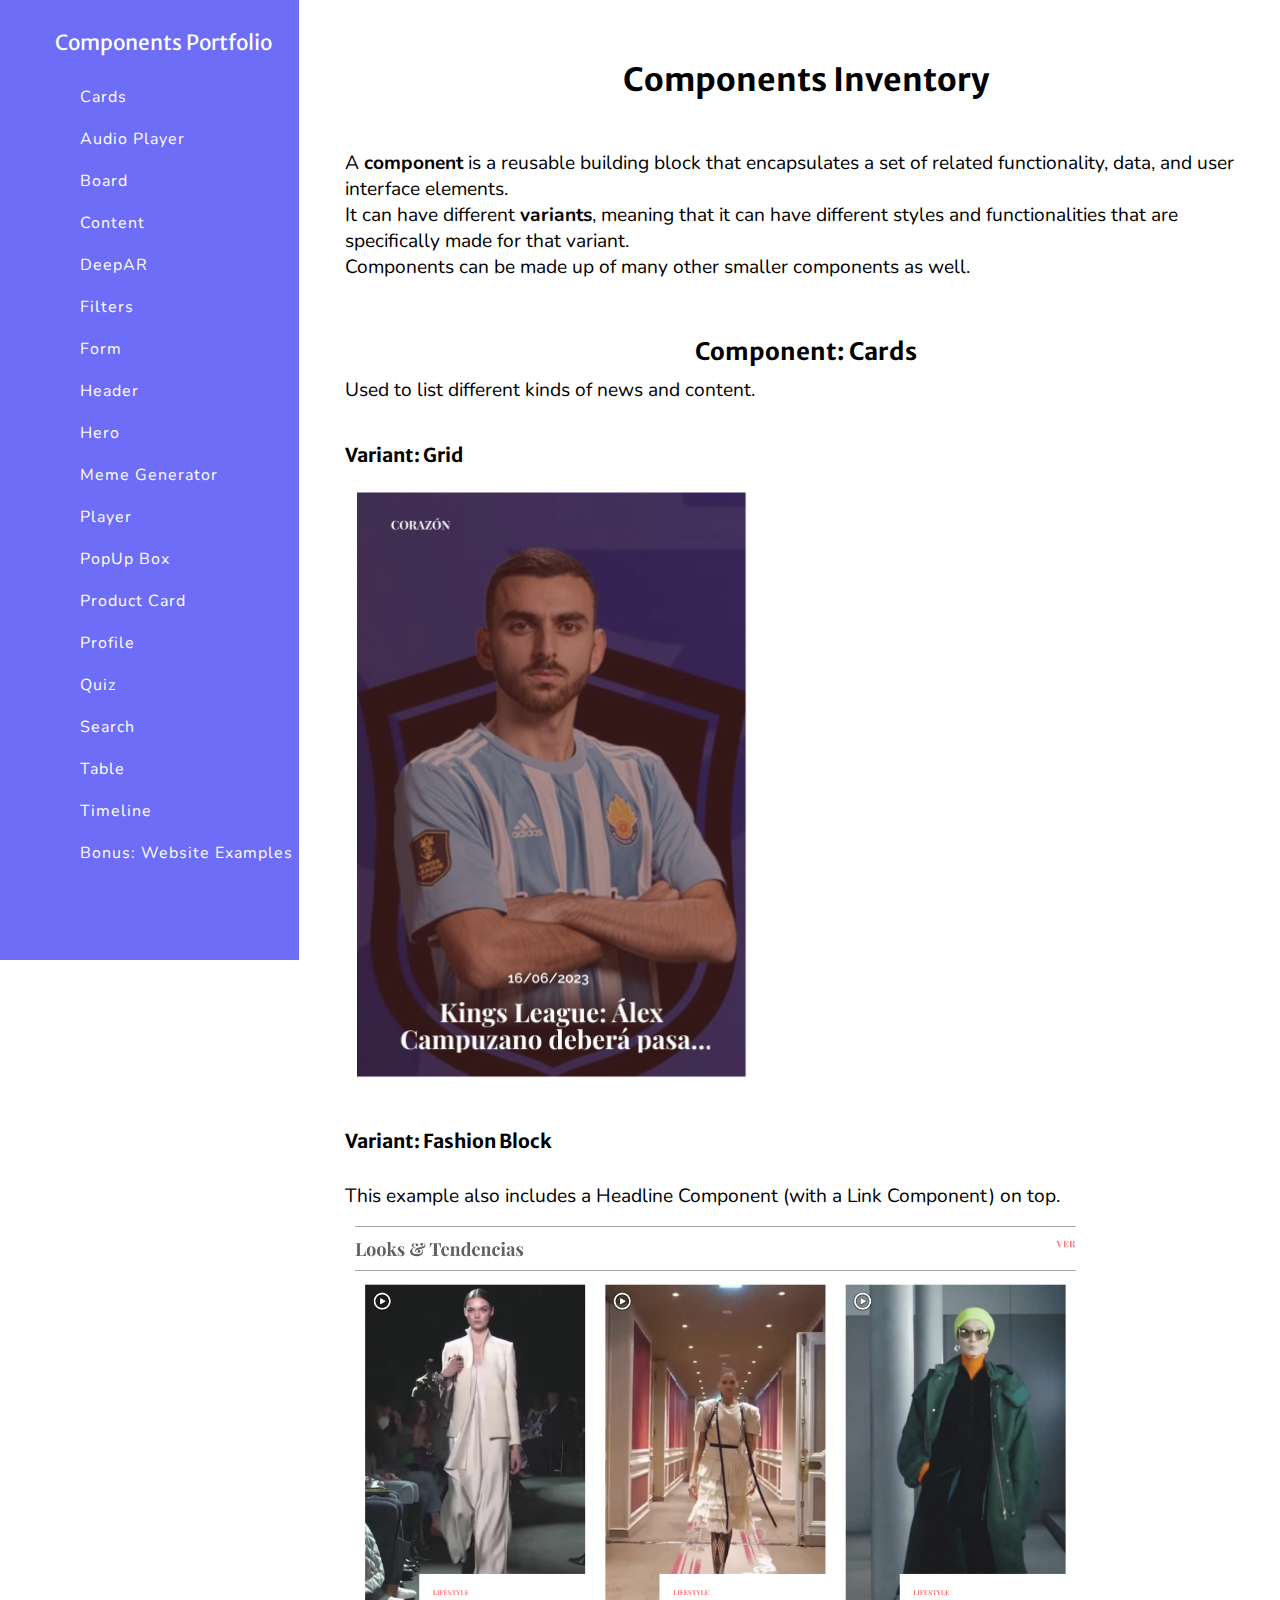
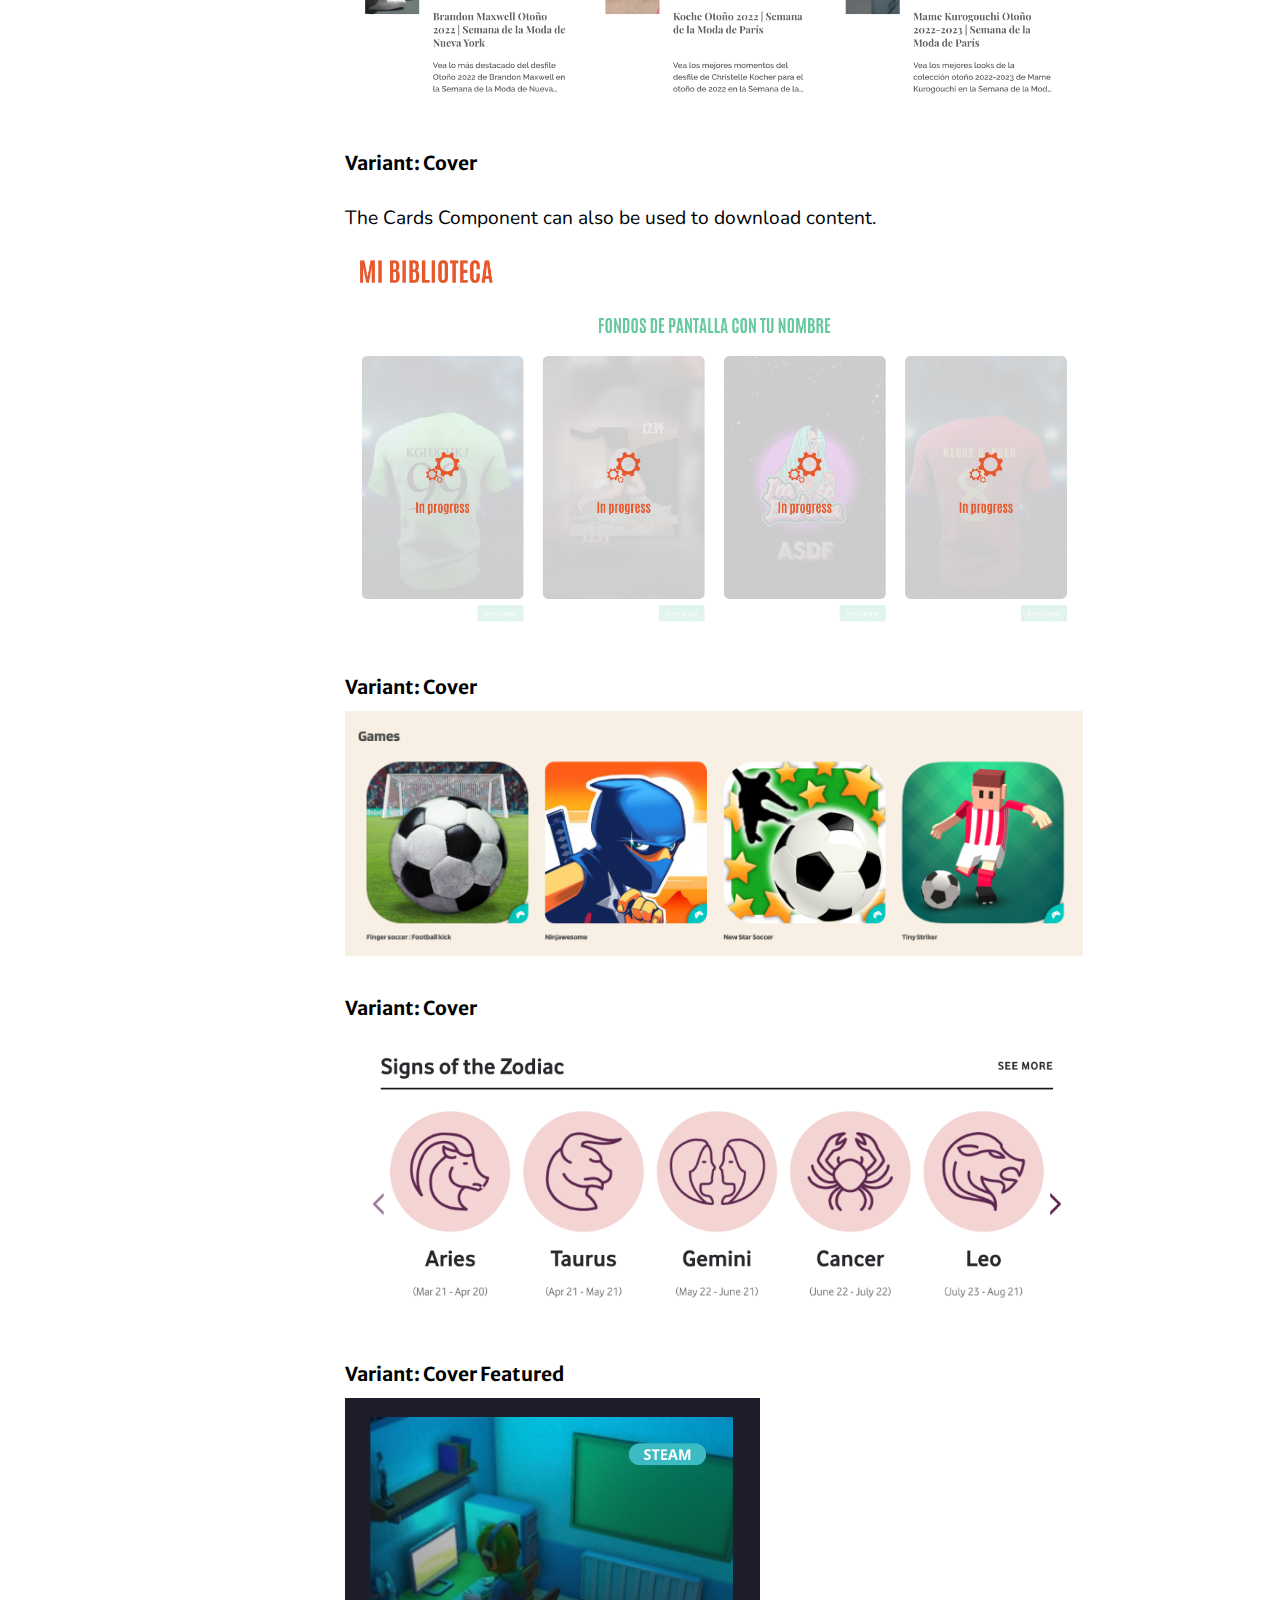
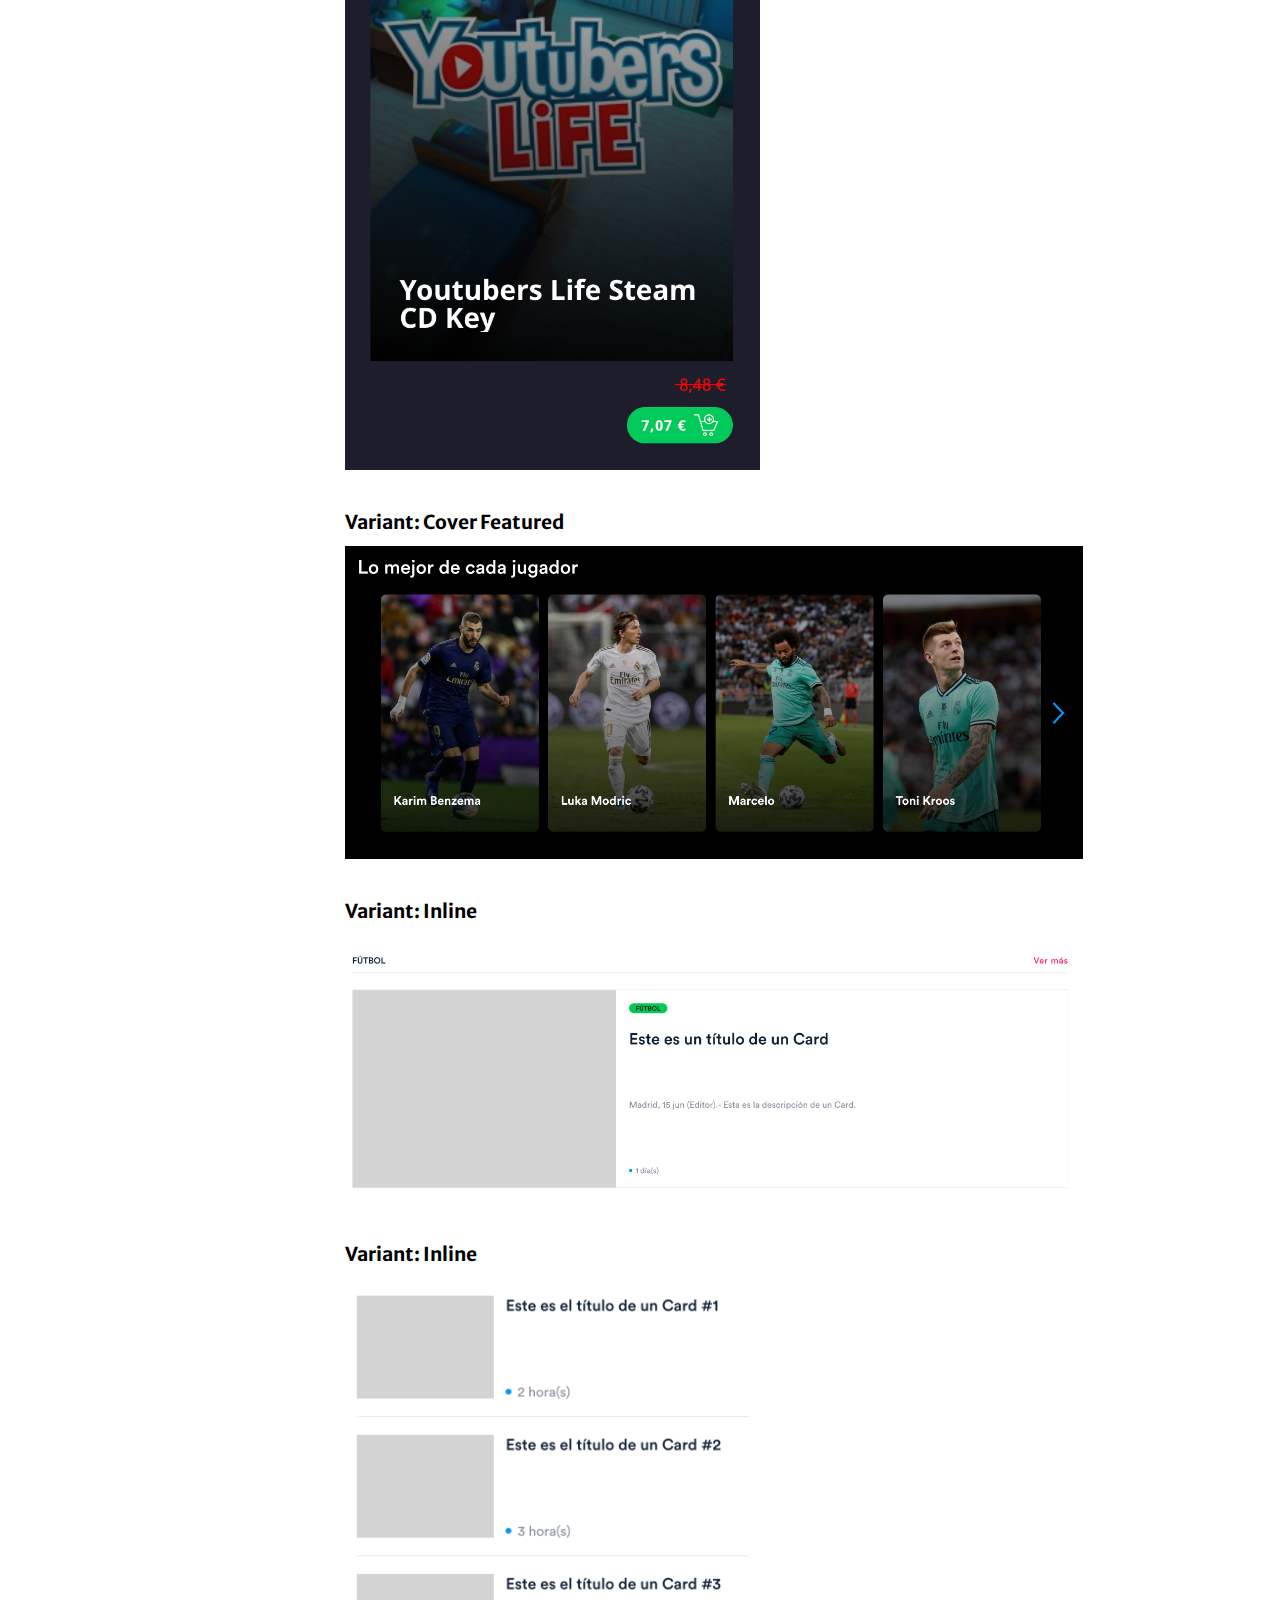
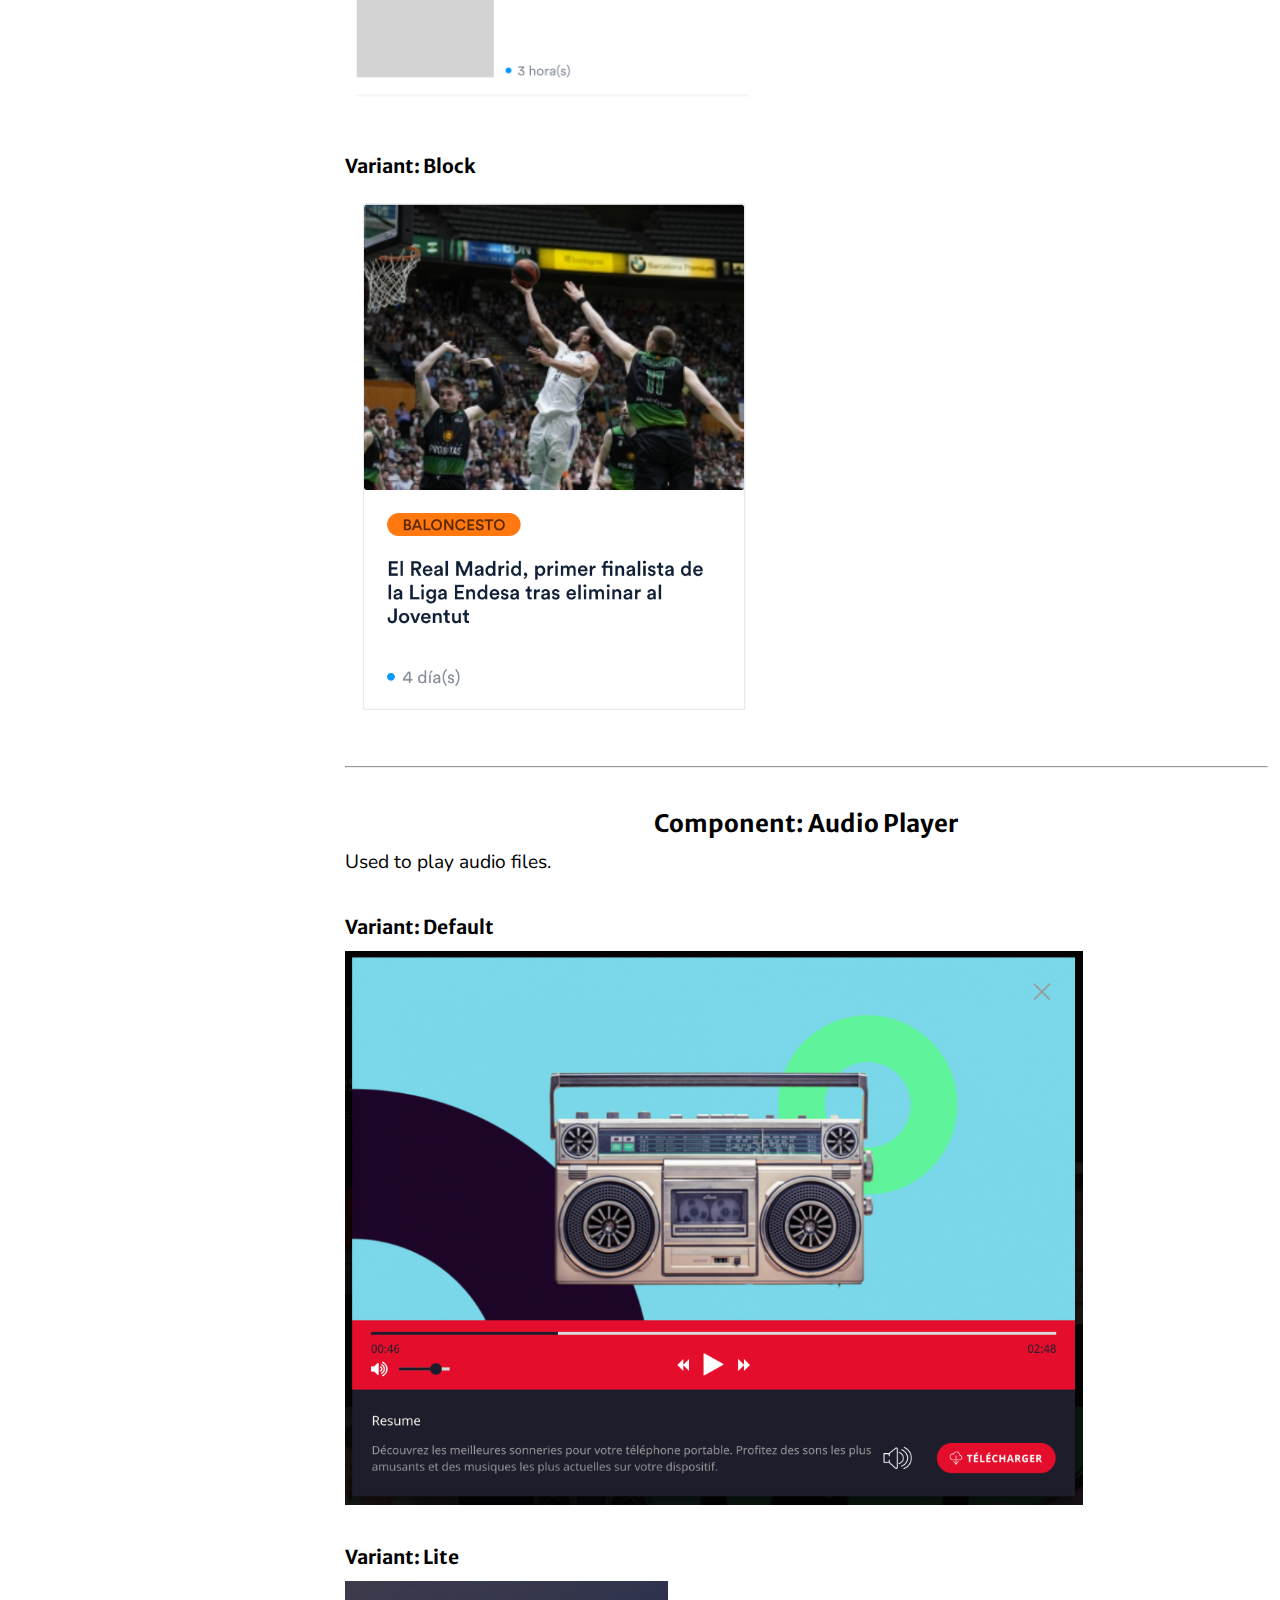
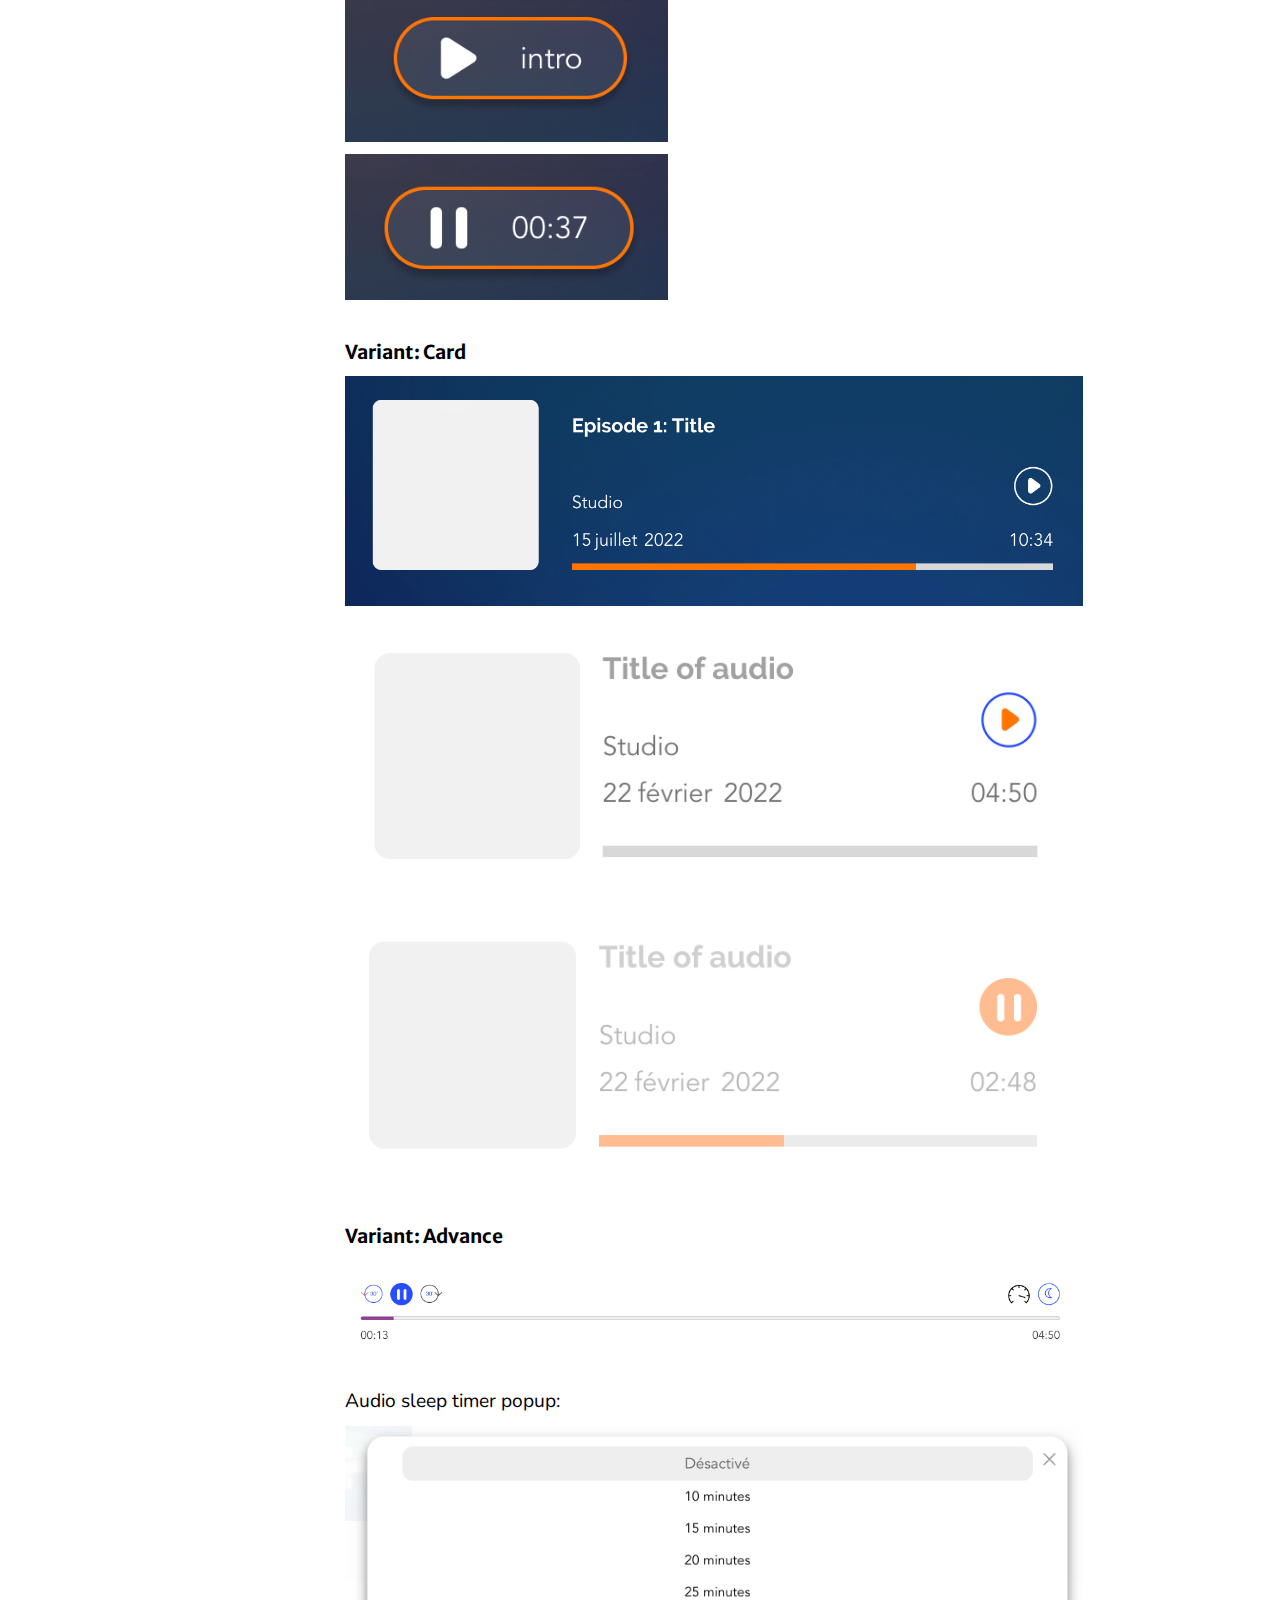
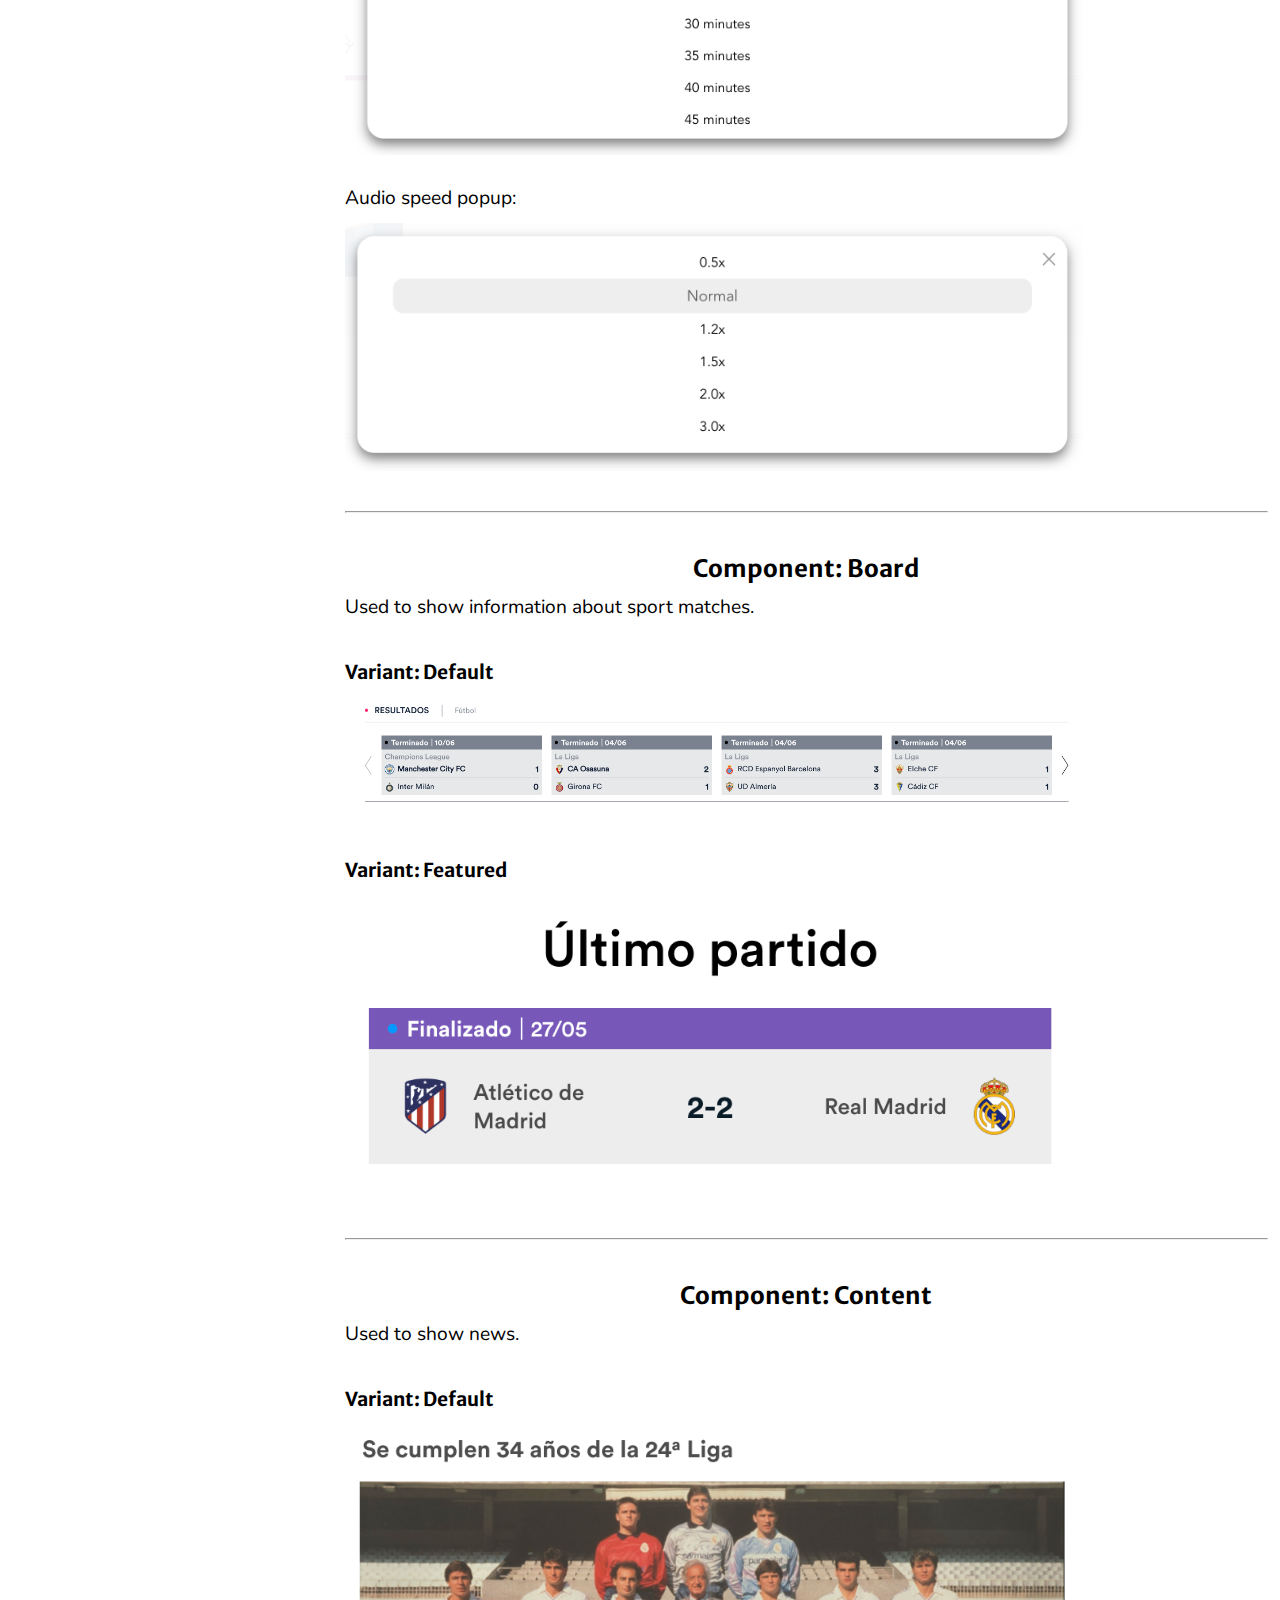
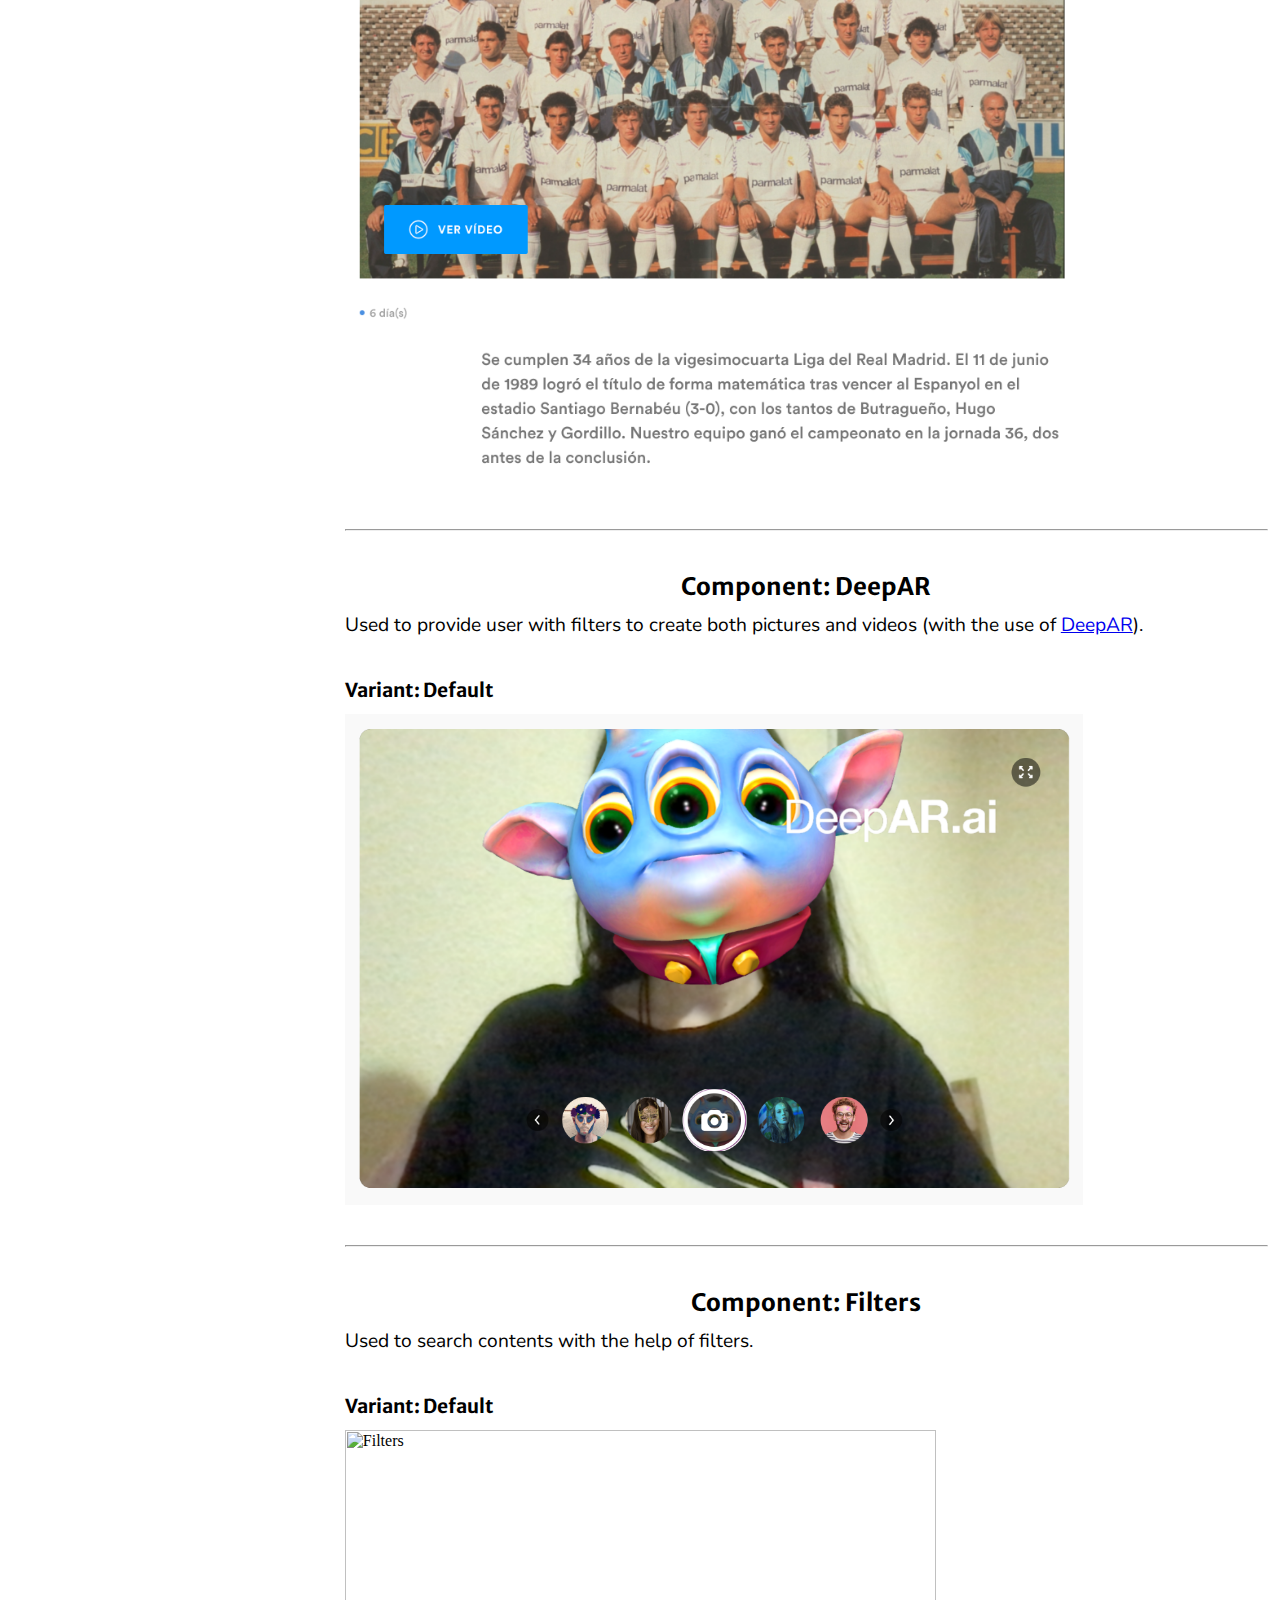
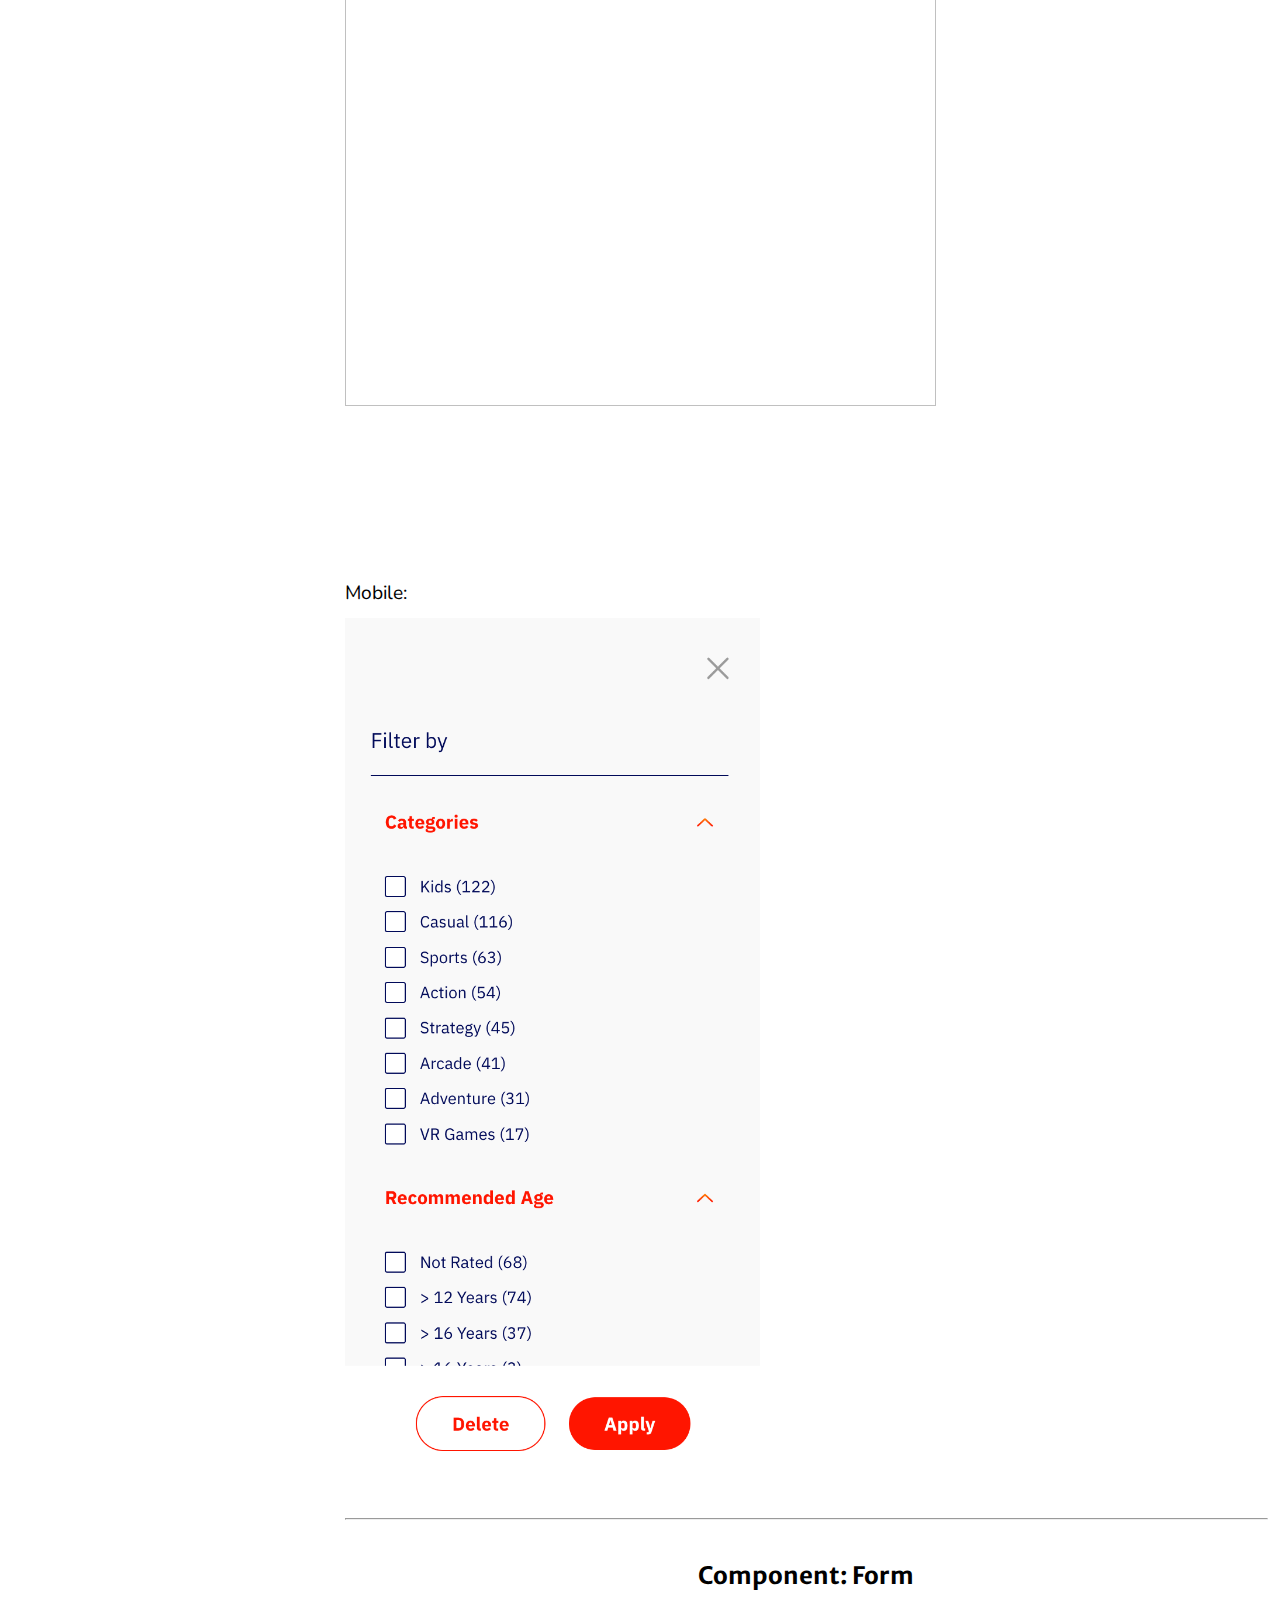
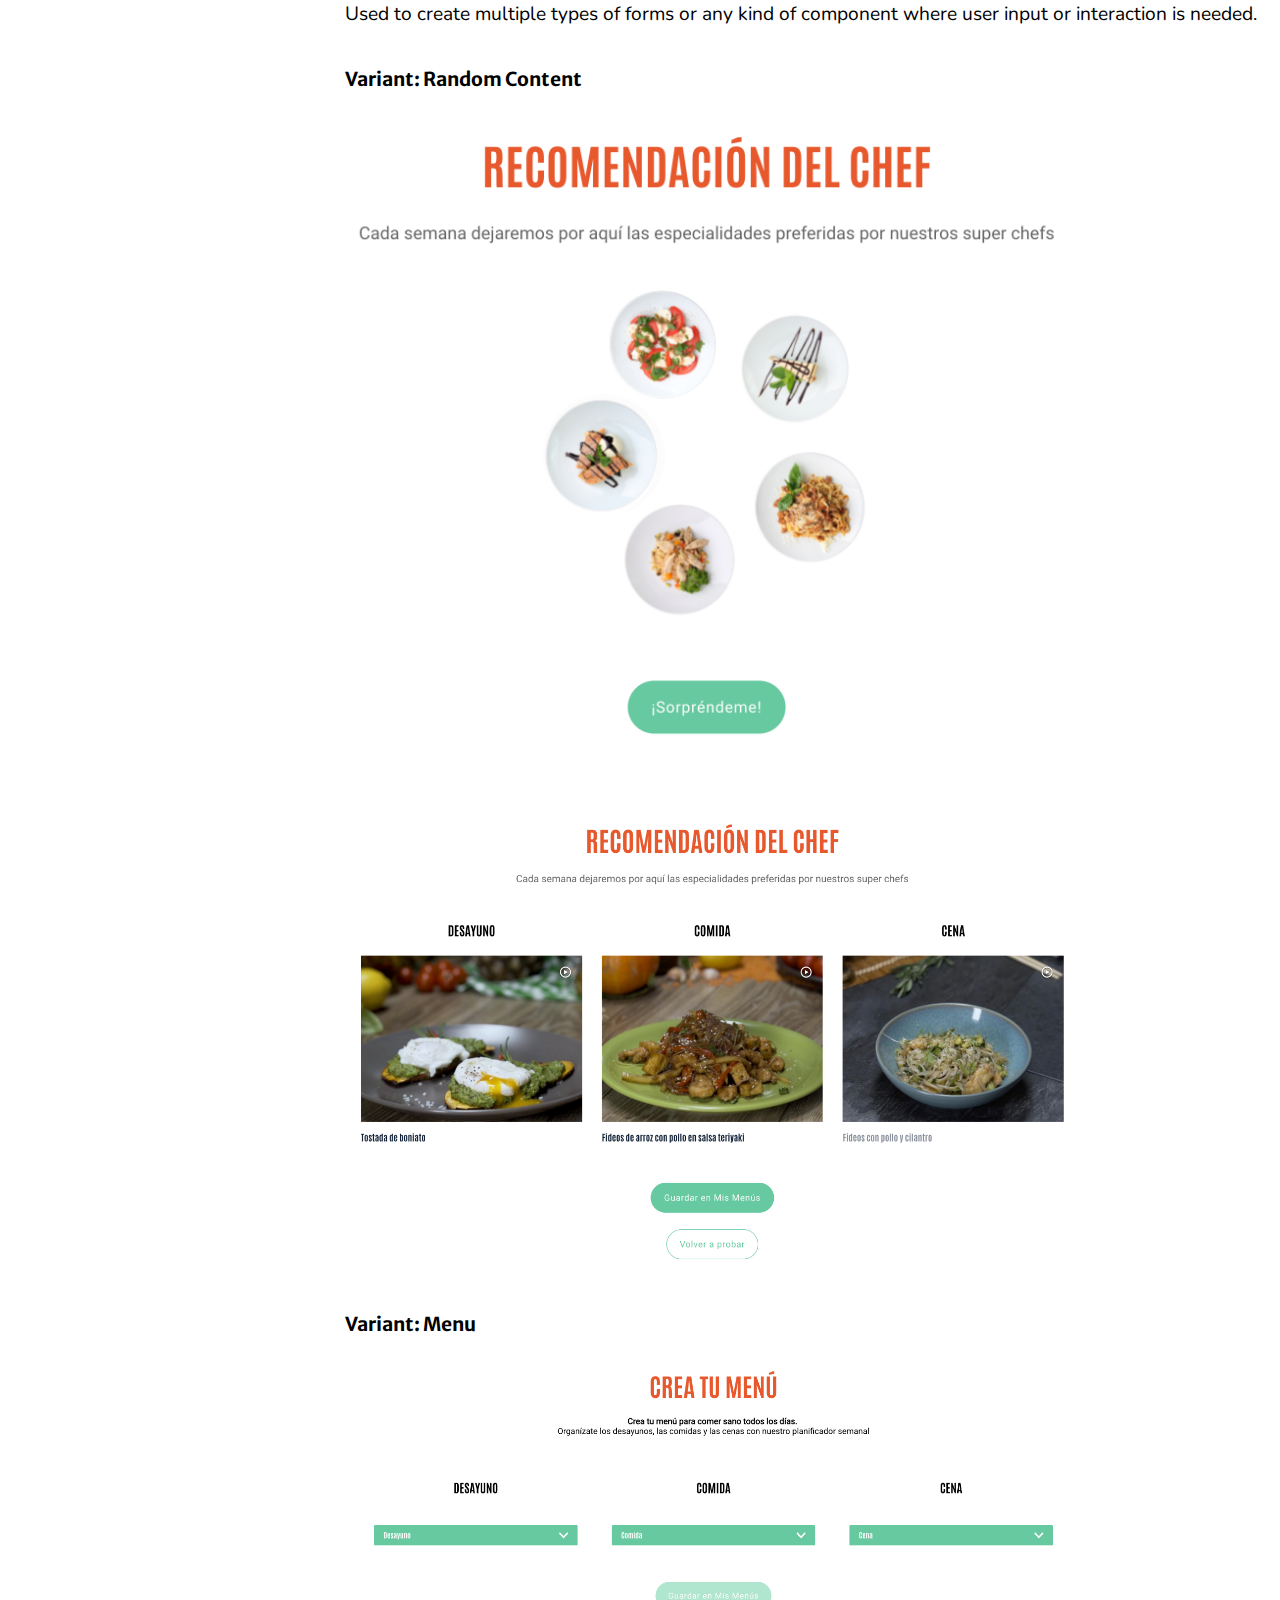
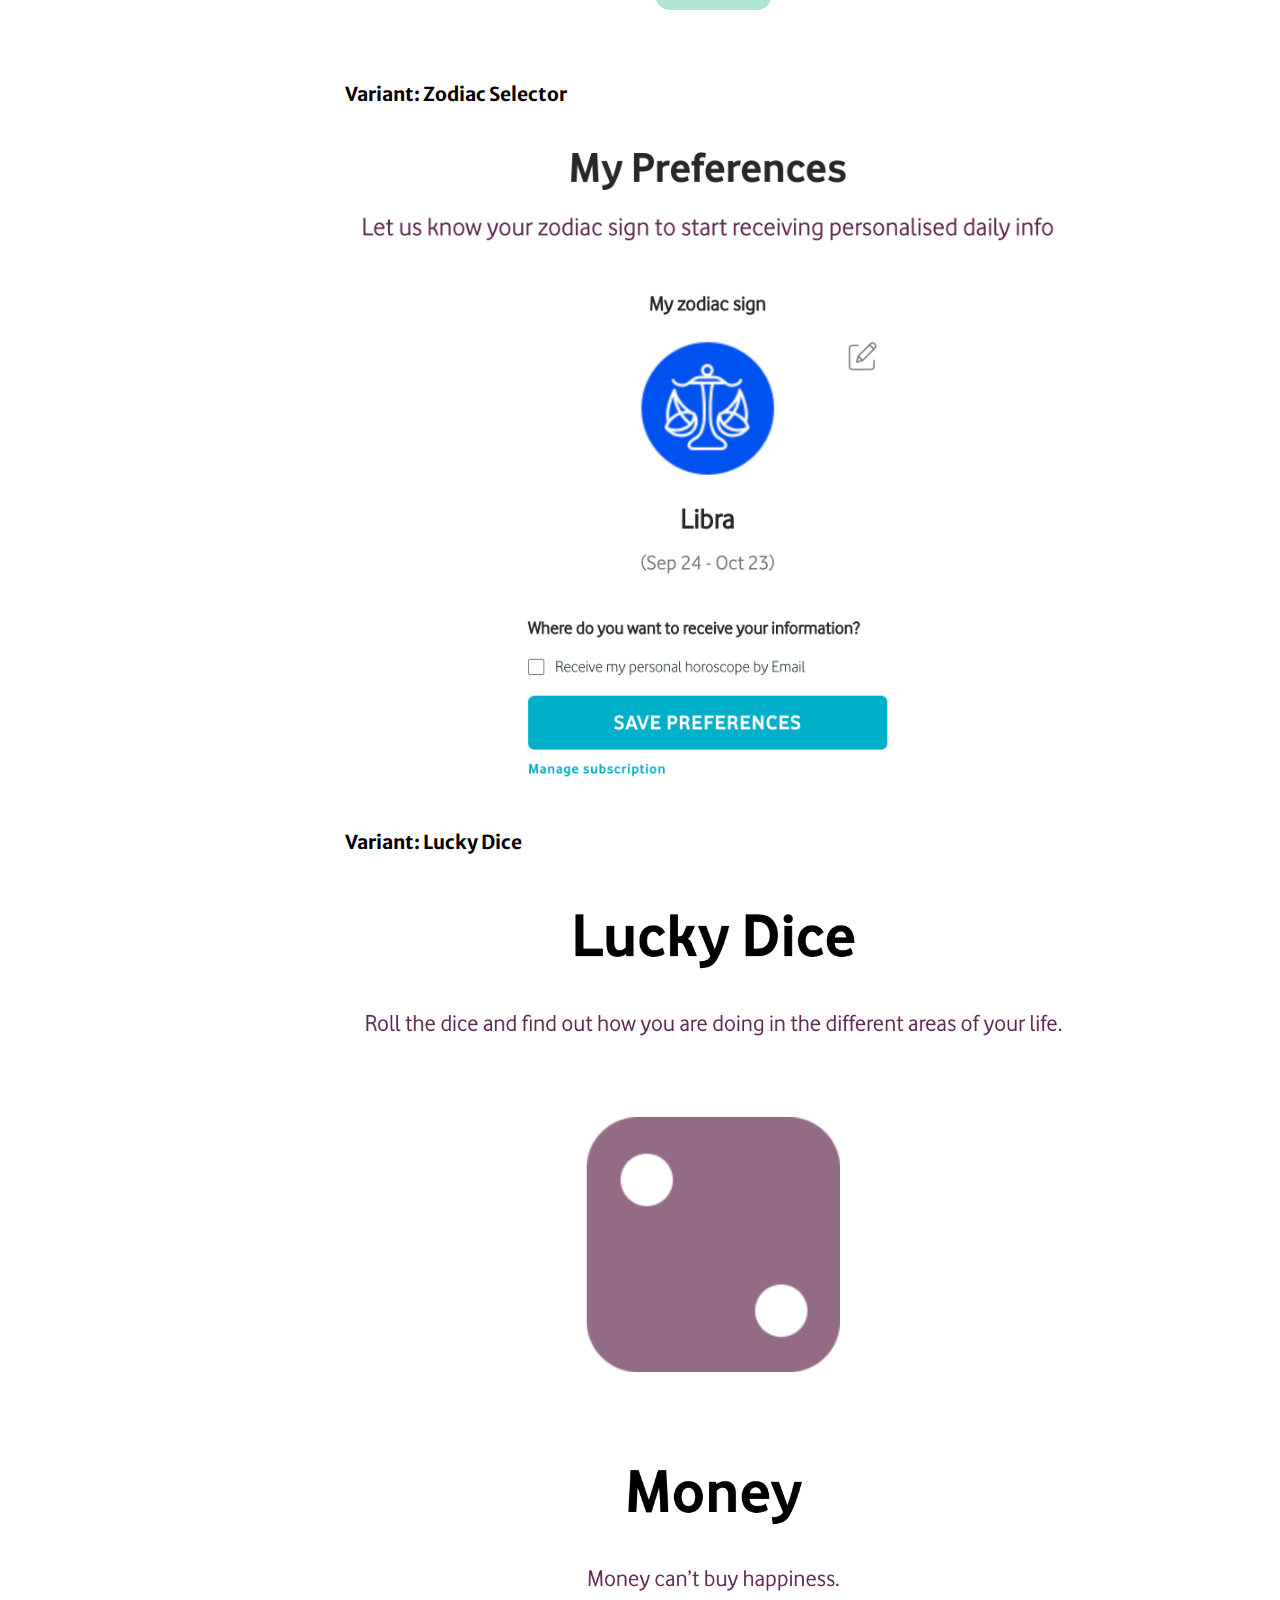
==== subrepositories/components/components.html @ 19bf5175 "Added Apensar subrepositories." ====
<html lang="en">
<head>
    <meta charset="UTF-8">
    <meta name="viewport" content="width=device-width, initial-scale=1.0">
    <title>Component Portfolio</title>

    <link rel="stylesheet" href="styles/styles.css">
</head>

<body>

    <nav id="navbar">
        <div class="navbar__inner-container">
            <div class="navbar__main">
                <a class="navbar__logo" href="#">Components Portfolio</a>
                <button id="navbar-hamburger">&#9776;</button>
            </div>

            <div class="navbar__menu">
                <ul>
                    <li><a href="#component-cards">Cards</a></li>
                    <li><a href="#component-audio-player">Audio Player</a></li>
                    <li><a href="#component-board">Board</a></li>
                    <li><a href="#component-content">Content</a></li>
                    <li><a href="#component-deepar">DeepAR</a></li>
                    <li><a href="#component-filters">Filters</a></li>
                    <li><a href="#component-form">Form</a></li>
                    <li><a href="#component-header">Header</a></li>
                    <li><a href="#component-hero">Hero</a></li>
                    <li><a href="#component-meme-generator">Meme Generator</a></li>
                    <li><a href="#component-player">Player</a></li>
                    <li><a href="#component-popup-box">PopUp Box</a></li>
                    <li><a href="#component-product-card">Product Card</a></li>
                    <li><a href="#component-profile">Profile</a></li>
                    <li><a href="#component-quiz">Quiz</a></li>
                    <li><a href="#component-search">Search</a></li>
                    <li><a href="#component-table">Table</a></li>
                    <li><a href="#component-timeline">Timeline</a></li>
                    <li><a href="#websites">Bonus: Website Examples</a></li>
                </ul>
            </div>
        </div>
    </nav>

    <div id="main">
        <section id="components">
            <h1>Components Inventory</h1>
    
            <p>
                A <b>component</b> is a reusable building block that encapsulates a set of related functionality, data, and user interface elements.
            </p>
            <p>
                It can have different <b>variants</b>, meaning that it can have different styles and functionalities that are specifically made for that variant.
            </p>
            <p>
                Components can be made up of many other smaller components as well.
            </p>
    
            <br><br>
    
    
            <div class="component-container" id="component-cards">
                <h2 class="component-container__title">Component: Cards</h2>
                <p class="component-container__text">Used to list different kinds of news and content.</p>
        
                <div class="component-container__variant">
                    <h4 class="component-container__variant-title">Variant: Grid</h4>
                    <img class="component-container__variant-image vertical" src="img/cmp-cards01.png" alt="Cards Grid">
                </div>
    
                <div class="component-container__variant">
                    <h4 class="component-container__variant-title">Variant: Fashion Block</h4>
                    <p class="component-container__variant-text">This example also includes a Headline Component (with a Link Component) on top.</p>
                    <img class="component-container__variant-image horizontal" src="img/cmp-cards02.png" alt="Cards Fashion Block">
                </div>
    
                <div class="component-container__variant">
                    <h4 class="component-container__variant-title">Variant: Cover</h4>
                    <p class="component-container__variant-text">The Cards Component can also be used to download content.</p>
                    <img class="component-container__variant-image horizontal" src="img/cmp-cards03.png" alt="Cards Cover">
                </div>
    
                <div class="component-container__variant">
                    <h4 class="component-container__variant-title">Variant: Cover</h4>
                    <img class="component-container__variant-image horizontal" src="img/cmp-cards04.png" alt="Cards Cover">
                </div>
    
                <div class="component-container__variant">
                    <h4 class="component-container__variant-title">Variant: Cover</h4>
                    <img class="component-container__variant-image horizontal" src="img/cmp-cards05.png" alt="Cards Cover">
                </div>
    
                <div class="component-container__variant">
                    <h4 class="component-container__variant-title">Variant: Cover Featured</h4>
                    <img class="component-container__variant-image vertical" src="img/cmp-cards06.png" alt="Cards Cover Featured">
                </div>
    
                <div class="component-container__variant">
                    <h4 class="component-container__variant-title">Variant: Cover Featured</h4>
                    <img class="component-container__variant-image horizontal" src="img/cmp-cards07.png" alt="Cards Cover Featured">
                </div>
    
                <div class="component-container__variant">
                    <h4 class="component-container__variant-title">Variant: Inline</h4>
                    <img class="component-container__variant-image horizontal" src="img/cmp-cards08.png" alt="Cards Inline">
                </div>
    
                <div class="component-container__variant">
                    <h4 class="component-container__variant-title">Variant: Inline</h4>
                    <img class="component-container__variant-image vertical" src="img/cmp-cards09.png" alt="Cards Inline">
                </div>
    
                <div class="component-container__variant">
                    <h4 class="component-container__variant-title">Variant: Block</h4>
                    <img class="component-container__variant-image vertical" src="img/cmp-cards12.png" alt="Cards Block">
                </div>
            </div>
    
            <hr>
    
            <div class="component-container" id="component-audio-player">
                <h2 class="component-container__title">Component: Audio Player</h2>
                <p class="component-container__text">Used to play audio files.</p>
        
                <div class="component-container__variant">
                    <h4 class="component-container__variant-title">Variant: Default</h4>
                    <img class="component-container__variant-image horizontal" src="img/cmp-audio-player_default01.png" alt="Audio Player Default">
                </div>
    
                <div class="component-container__variant">
                    <h4 class="component-container__variant-title">Variant: Lite</h4>
                    <img class="component-container__variant-image small-horizontal" src="img/cmp-audio-player_lite01.png" alt="Audio Player Lite">
                    <img class="component-container__variant-image small-horizontal" src="img/cmp-audio-player_lite02.png" alt="Audio Player Lite">
                </div>
    
                <div class="component-container__variant">
                    <h4 class="component-container__variant-title">Variant: Card</h4>
                    <img class="component-container__variant-image horizontal" src="img/cmp-audio-player_card01.png" alt="Audio Player Card">
                    <img class="component-container__variant-image horizontal" src="img/cmp-audio-player_card02.png" alt="Audio Player Card">
                    <img class="component-container__variant-image horizontal" src="img/cmp-audio-player_card03.png" alt="Audio Player Card">
                </div>
    
                <div class="component-container__variant">
                    <h4 class="component-container__variant-title">Variant: Advance</h4>
                    <img class="component-container__variant-image horizontal" src="img/cmp-audio-player_advance01.png" alt="Audio Player Advance">
                    <p class="component-container__variant-text">Audio sleep timer popup:</p>
                    <img class="component-container__variant-image horizontal" src="img/cmp-audio-player_advance02.png" alt="Audio Player Advance">
                    <p class="component-container__variant-text">Audio speed popup:</p>
                    <img class="component-container__variant-image horizontal" src="img/cmp-audio-player_advance03.png" alt="Audio Player Advance">
                </div>
            </div>
    
            <hr>
    
            <div class="component-container" id="component-board">
                <h2 class="component-container__title">Component: Board</h2>
                <p class="component-container__text">Used to show information about sport matches.</p>
        
                <div class="component-container__variant">
                    <h4 class="component-container__variant-title">Variant: Default</h4>
                    <img class="component-container__variant-image horizontal" src="img/cmp-board_default01.png" alt="Board Default">
                </div>
    
                <div class="component-container__variant">
                    <h4 class="component-container__variant-title">Variant: Featured</h4>
                    <img class="component-container__variant-image horizontal" src="img/cmp-board_featured01.png" alt="Board Featured">
                </div>
            </div>
    
            <hr>
    
            <div class="component-container" id="component-content">
                <h2 class="component-container__title">Component: Content</h2>
                <p class="component-container__text">Used to show news.</p>
    
                <div class="component-container__variant">
                    <h4 class="component-container__variant-title">Variant: Default</h4>
                    <img class="component-container__variant-image horizontal" src="img/cmp-content-new_default01.png" alt="Content">
                </div>
            </div>
    
            <hr>
    
            <div class="component-container" id="component-deepar">
                <h2 class="component-container__title">Component: DeepAR</h2>
                <p class="component-container__text">Used to provide user with filters to create both pictures and videos (with the use of <a href="https://www.deepar.ai/">DeepAR</a>).</p>
    
                <div class="component-container__variant">
                    <h4 class="component-container__variant-title">Variant: Default</h4>
                    <img class="component-container__variant-image horizontal" src="img/cmp-deepar01.png" alt="DeepAR">
                </div>
            </div>
    
            <hr>
    
            <div class="component-container" id="component-filters">
                <h2 class="component-container__title">Component: Filters</h2>
                <p class="component-container__text">Used to search contents with the help of filters.</p>
    
                <div class="component-container__variant">
                    <h4 class="component-container__variant-title">Variant: Default</h4>
                    <img class="component-container__variant-image horizontal" src="img/cmp-filters01.png" alt="Filters">
                    <p class="component-container__variant-text">Mobile:</p>
                    <img class="component-container__variant-image vertical" src="img/cmp-filters02.png" alt="Filters">
                </div>
            </div>
    
            <hr>
    
            <div class="component-container" id="component-form">
                <h2 class="component-container__title">Component: Form</h2>
                <p class="component-container__text">Used to create multiple types of forms or any kind of component where user input or interaction is needed.</p>
    
                <div class="component-container__variant">
                    <h4 class="component-container__variant-title">Variant: Random Content</h4>
                    <img class="component-container__variant-image horizontal" src="img/cmp-form_random-content01.png" alt="Form Random Content">
                    <img class="component-container__variant-image horizontal" src="img/cmp-form_random-content02.png" alt="Form Random Content">
                </div>
    
                <div class="component-container__variant">
                    <h4 class="component-container__variant-title">Variant: Menu</h4>
                    <img class="component-container__variant-image horizontal" src="img/cmp-form_menu01.png" alt="Form Menu">
                </div>
    
                <div class="component-container__variant">
                    <h4 class="component-container__variant-title">Variant: Zodiac Selector</h4>
                    <img class="component-container__variant-image horizontal" src="img/cmp-form_zodiac-selector.png" alt="Form Zodiac Selector">
                </div>
    
                <div class="component-container__variant">
                    <h4 class="component-container__variant-title">Variant: Lucky Dice</h4>
                    <img class="component-container__variant-image horizontal" src="img/cmp-form_lucky-dice01.png" alt="Form Lucky Dice">
                </div>
    
                <div class="component-container__variant">
                    <h4 class="component-container__variant-title">Variant: Dowsing Pendulum</h4>
                    <img class="component-container__variant-image horizontal" src="img/cmp-form_dowsing-pendulum01.png" alt="Form Dowsing Pendulum">
                </div>
    
                <div class="component-container__variant">
                    <h4 class="component-container__variant-title">Variant: Love Compatibility</h4>
                    <img class="component-container__variant-image horizontal" src="img/cmp-form_love-compatibility01.png" alt="Form Love Compatibility">
                    <img class="component-container__variant-image horizontal" src="img/cmp-form_love-compatibility02.png" alt="Form Love Compatibility">
                    <img class="component-container__variant-image horizontal" src="img/cmp-form_love-compatibility03.png" alt="Form Love Compatibility">
                </div>
    
                <div class="component-container__variant">
                    <h4 class="component-container__variant-title">Variant: Gym Profile</h4>
                    <img class="component-container__variant-image horizontal" src="img/cmp-form_gym-profile.png" alt="Form Gym Profile">
                </div>
    
                <div class="component-container__variant">
                    <h4 class="component-container__variant-title">Variant: Add/modify weight</h4>
                    <img class="component-container__variant-image horizontal" src="img/cmp-form_add-modify-weight02.png" alt="Form Add Modify Weight">
                    <img class="component-container__variant-image horizontal" src="img/cmp-form_add-modify-weight01.png" alt="Form Add Modify Weight">
                </div>
    
            </div>
    
            <hr>
    
            <div class="component-container" id="component-header">
                <h2 class="component-container__title">Component: Header</h2>
                <p class="component-container__text">Used as header of a website.</p>
    
                <div class="component-container__variant">
                    <h4 class="component-container__variant-title">Variant: Default</h4>
                    <img class="component-container__variant-image horizontal" src="img/cmp-header04.png" alt="Header Default">
                </div>
    
                <div class="component-container__variant">
                    <h4 class="component-container__variant-title">Variant: Center</h4>
                    <img class="component-container__variant-image horizontal" src="img/cmp-header01.png" alt="Header Center">
                </div>
    
                <div class="component-container__variant">
                    <h4 class="component-container__variant-title">Variant: Box</h4>
                    <img class="component-container__variant-image horizontal" src="img/cmp-header02.png" alt="Header Box">
                    <img class="component-container__variant-image horizontal" src="img/cmp-header03.png" alt="Header Box">
                </div>
            </div>
    
            <hr>
    
            <div class="component-container" id="component-hero">
                <h2 class="component-container__title">Component: Hero</h2>
                <p class="component-container__text">Used as first component of a page to show relevant information to user.</p>
    
                <div class="component-container__variant">
                    <h4 class="component-container__variant-title">Variant: Default</h4>
                    <img class="component-container__variant-image horizontal" src="img/cmp-hero_default01.png" alt="Hero Default">
                </div>
    
                <div class="component-container__variant">
                    <h4 class="component-container__variant-title">Variant: Editorial</h4>
                    <img class="component-container__variant-image horizontal" src="img/cmp-hero_editorial01.png" alt="Hero Editorial">
                </div>
    
                <div class="component-container__variant">
                    <h4 class="component-container__variant-title">Variant: Main</h4>
                    <img class="component-container__variant-image horizontal" src="img/cmp-hero_main01.png" alt="Hero Main">
                </div>
            </div>
    
            <hr>
    
            <div class="component-container" id="component-meme-generator">
                <h2 class="component-container__title">Component: Meme Generator</h2>
                <p class="component-container__text">Used to create custom memes.</p>
    
                <div class="component-container__variant">
                    <h4 class="component-container__variant-title">Variant: Default</h4>
                    <img class="component-container__variant-image horizontal" src="img/cmp-meme-generator01.png" alt="Meme Generator">
                    <img class="component-container__variant-image horizontal" src="img/cmp-meme-generator02.png" alt="Meme Generator">
                </div>
            </div>
    
            <hr>
    
            <div class="component-container" id="component-player">
                <h2 class="component-container__title">Component: Player</h2>
                <p class="component-container__text">Used to show videos.</p>
    
                <div class="component-container__variant">
                    <h4 class="component-container__variant-title">Variant: Default</h4>
                    <img class="component-container__variant-image horizontal" src="img/cmp-player01.png" alt="Player">
                </div>
            </div>
    
            <hr>
    
            <div class="component-container" id="component-popup-box">
                <h2 class="component-container__title">Component: PopUp Box</h2>
                <p class="component-container__text">Used to show popup messages in other components.</p>
    
                <div class="component-container__variant">
                    <h4 class="component-container__variant-title">Variant: Default</h4>
                    <img class="component-container__variant-image horizontal" src="img/cmp-popup-box01.png" alt="PopUp Box">
                </div>
            </div>
    
            <hr>
    
            <div class="component-container" id="component-product-card">
                <h2 class="component-container__title">Component: Product Card</h2>
                <p class="component-container__text">Used to show information or content about a product.</p>
    
                <div class="component-container__variant">
                    <h4 class="component-container__variant-title">Variant: Default</h4>
                    <img class="component-container__variant-image horizontal" src="img/cmp-product-card01.png" alt="Product Card">
                </div>
    
                <div class="component-container__variant">
                    <h4 class="component-container__variant-title">Variant: Wallpapers</h4>
                    <img class="component-container__variant-image horizontal" src="img/cmp-product-card_wallpapers01.png" alt="Product Card Wallpapers">
                    <img class="component-container__variant-image horizontal" src="img/cmp-product-card_wallpapers02.png" alt="Product Card Wallpapers">
                    <img class="component-container__variant-image horizontal" src="img/cmp-product-card_wallpapers03.png" alt="Product Card Wallpapers">
                </div>
            </div>
    
            <hr>
    
            <div class="component-container" id="component-profile">
                <h2 class="component-container__title">Component: Profile</h2>
                <p class="component-container__text">Used to select a profile to navigate a website.</p>
    
                <div class="component-container__variant">
                    <h4 class="component-container__variant-title">Variant: Profile Selector</h4>
                    <img class="component-container__variant-image horizontal" src="img/cmp-profile_profile-selector02.png" alt="Profile Selector">
                    <img class="component-container__variant-image horizontal" src="img/cmp-profile_profile-selector01.png" alt="Profile Selector">
                </div>
            </div>
    
            <hr>
    
            <div class="component-container" id="component-quiz">
                <h2 class="component-container__title">Component: Quiz</h2>
                <p class="component-container__text">Used to present a quiz to user.</p>
    
                <div class="component-container__variant">
                    <h4 class="component-container__variant-title">Variant: Default</h4>
                    <img class="component-container__variant-image horizontal" src="img/cmp-quiz_default01.png" alt="Quiz">
                </div>
    
                <div class="component-container__variant">
                    <h4 class="component-container__variant-title">Variant: Simple</h4>
                    <img class="component-container__variant-image horizontal" src="img/cmp-quiz_simple01.png" alt="Quiz Simple">
                </div>
            </div>
    
            <hr>
    
            <div class="component-container" id="component-search">
                <h2 class="component-container__title">Component: Search</h2>
                <p class="component-container__text">Used to search contents from a website.</p>
    
                <div class="component-container__variant">
                    <h4 class="component-container__variant-title">Variant: Default</h4>
                    <img class="component-container__variant-image horizontal" src="img/cmp-search01.png" alt="Search">
                </div>
            </div>
    
            <hr>
    
            <div class="component-container" id="component-table">
                <h2 class="component-container__title">Component: Table</h2>
                <p class="component-container__text">Used to show information about sport matches.</p>
    
                <div class="component-container__variant">
                    <h4 class="component-container__variant-title">Variant: Results</h4>
                    <img class="component-container__variant-image horizontal" src="img/cmp-table_results01.png" alt="Table Results">
                </div>
    
                <div class="component-container__variant">
                    <h4 class="component-container__variant-title">Variant: Standings</h4>
                    <img class="component-container__variant-image horizontal" src="img/cmp-table_standings02.png" alt="Table Standings">
                    <img class="component-container__variant-image vertical" src="img/cmp-table_standings01.png" alt="Table Standings">
                </div>
    
                <div class="component-container__variant">
                    <h4 class="component-container__variant-title">Variant: Live</h4>
                    <img class="component-container__variant-image horizontal" src="img/cmp-table_live01.png" alt="Table Live">
                </div>
            </div>
    
            <hr>
    
            <div class="component-container" id="component-timeline">
                <h2 class="component-container__title">Component: Timeline</h2>
                <p class="component-container__text">Used to show the timeline of a specific content (ex. sport matches, TV programming, ...).</p>
    
                <div class="component-container__variant">
                    <h4 class="component-container__variant-title">Variant: Default</h4>
                    <img class="component-container__variant-image horizontal" src="img/cmp-timeline_default01.png" alt="Timeline">
                </div>
    
                <div class="component-container__variant">
                    <h4 class="component-container__variant-title">Variant: Programming</h4>
                    <img class="component-container__variant-image horizontal" src="img/cmp-timeline_programming01.png" alt="Timeline Programming">
                </div>
            </div>
    
            <hr>
    
        </section>
    
        <section id="websites">
            <h1>Websites</h1>
    
            <p>
                The previous components (and many more) are used to build websites, like some of the examples below.
            </p>
    
            <div class="website-section-container">
                <img class="website-section-container__image horizontal" src="img/Conjunto02.png" alt="Website section">
                <img class="website-section-container__image horizontal" src="img/Conjunto01.png" alt="Website section">
                <img class="website-section-container__image horizontal" src="img/Conjunto05.png" alt="Website section">
                <img class="website-section-container__image horizontal" src="img/Conjunto07.png" alt="Website section">
                <img class="website-section-container__image horizontal" src="img/Conjunto06.png" alt="Website section">
                <img class="website-section-container__image horizontal" src="img/Conjunto04.png" alt="Website section">
                <img class="website-section-container__image horizontal" src="img/Conjunto08.png" alt="Website section">
            </div>
        </section>
    </div>

    <script src="js/index.js"></script>

</body>
</html>
---- subrepositories/components/styles/styles.css ----
@import url("https://fonts.googleapis.com/css2?family=Merriweather+Sans:wght@600&family=Nunito&display=swap");
* {
  margin: 0;
  padding: 0;
}

html {
  scroll-behavior: smooth;
}

body {
  display: flex;
}
@media (max-width: 992px) {
  body {
    flex-direction: column;
  }
}
body #navbar {
  display: none;
  background-color: rgb(109, 109, 248);
  left: 0;
  overflow: hidden;
  position: fixed;
  scrollbar-width: none;
  top: 0;
  transition: transform 0.3s ease;
  z-index: 2;
}
body #navbar.open {
  bottom: 0;
  padding: 25px 0 0 0;
  right: 0;
  width: 100%;
}
@media (max-width: 992px) {
  body #navbar.open .navbar__inner-container {
    flex-direction: column;
  }
  body #navbar.open .navbar__inner-container .navbar__main {
    flex-direction: column;
  }
  body #navbar.open .navbar__inner-container .navbar__main .navbar__logo {
    display: block;
    order: 2;
  }
  body #navbar.open .navbar__inner-container .navbar__main #navbar-hamburger {
    order: 1;
    top: 5px;
    left: 12px;
  }
  body #navbar.open .navbar__inner-container .navbar__menu {
    display: block;
    order: 3;
  }
}
@media (max-width: 992px) {
  body #navbar:not(.open) {
    border-radius: 50%;
    height: 95px;
    margin-left: -40px;
    margin-top: -40px;
    width: 95px;
  }
  body #navbar:not(.open) .navbar__inner-container .navbar__main #navbar-hamburger {
    bottom: 18px;
    right: 22px;
  }
}
@media (min-width: 991px) {
  body #navbar {
    bottom: 0;
    height: 100%;
    padding: 30px 0 30px 30px;
    right: 0;
    width: 21%;
  }
}
body #navbar .navbar__inner-container {
  height: 100%;
  overflow-x: hidden;
  overflow-y: scroll;
}
@media (max-width: 992px) {
  body #navbar .navbar__inner-container {
    display: flex;
  }
}
@media (min-width: 991px) {
  body #navbar .navbar__inner-container {
    margin-right: -17px;
    padding-right: 17px;
  }
}
body #navbar .navbar__inner-container::-webkit-scrollbar {
  width: 0;
  background-color: transparent;
}
body #navbar .navbar__inner-container .navbar__main {
  display: flex;
}
@media (min-width: 991px) {
  body #navbar .navbar__inner-container .navbar__main {
    padding: 0 25px;
  }
}
body #navbar .navbar__inner-container .navbar__main .navbar__logo {
  color: #fff;
  font-family: "Merriweather Sans", sans-serif;
  font-size: 1.3rem;
  text-align: center;
  text-decoration: none;
  white-space: nowrap;
}
@media (max-width: 992px) {
  body #navbar .navbar__inner-container .navbar__main .navbar__logo {
    display: none;
  }
}
body #navbar .navbar__inner-container .navbar__main #navbar-hamburger {
  all: initial;
  color: #fff;
  font-size: 1.5rem;
  text-align: center;
}
@media (max-width: 992px) {
  body #navbar .navbar__inner-container .navbar__main #navbar-hamburger {
    position: absolute;
  }
}
@media (min-width: 991px) {
  body #navbar .navbar__inner-container .navbar__main #navbar-hamburger {
    display: none;
  }
}
body #navbar .navbar__inner-container .navbar__menu {
  padding: 20px 0;
}
@media (max-width: 992px) {
  body #navbar .navbar__inner-container .navbar__menu {
    display: none;
  }
}
body #navbar .navbar__inner-container .navbar__menu ul {
  list-style-type: none;
  margin: 0;
  padding: 0;
}
body #navbar .navbar__inner-container .navbar__menu ul li {
  width: 100%;
}
body #navbar .navbar__inner-container .navbar__menu ul li a {
  color: #fff;
  display: block;
  font-family: "Nunito", sans-serif;
  font-size: 1rem;
  padding: 10px 50px;
  letter-spacing: 1px;
  text-decoration: none;
  white-space: nowrap;
  width: 100%;
}
body #navbar .navbar__inner-container .navbar__menu ul li.active {
  background-color: #fff;
  font-weight: 600;
}
body #navbar .navbar__inner-container .navbar__menu ul li.active a {
  color: rgb(109, 109, 248);
}
@media (min-width: 991px) {
  body #navbar .navbar__inner-container .navbar__menu ul li.active {
    border-top-left-radius: 30px;
    border-bottom-left-radius: 30px;
  }
}
@media (min-width: 991px) {
  body #main {
    margin-left: 26%;
  }
}
body #components, body #websites {
  display: block;
  margin: 40px auto;
  max-width: 1200px;
  padding: 20px 12px;
  z-index: 1;
}
body #components h1, body #websites h1 {
  font-family: "Merriweather Sans", sans-serif;
  margin-bottom: 50px;
  text-align: center;
}
body #components p, body #websites p {
  font-family: "Nunito", sans-serif;
  font-size: 1.2rem;
}
body #components hr, body #websites hr {
  margin: 40px 0;
}
body #components .component-container, body #components .website-section-container, body #websites .component-container, body #websites .website-section-container {
  margin-top: 20px;
}
body #components .component-container h2.component-container__title, body #components .website-section-container h2.component-container__title, body #websites .component-container h2.component-container__title, body #websites .website-section-container h2.component-container__title {
  font-family: "Merriweather Sans", sans-serif;
  text-align: center;
}
body #components .component-container p.component-container__text, body #components .website-section-container p.component-container__text, body #websites .component-container p.component-container__text, body #websites .website-section-container p.component-container__text {
  font-family: "Nunito", sans-serif;
  padding-top: 10px;
}
body #components .component-container .component-container__variant, body #components .website-section-container .component-container__variant, body #websites .component-container .component-container__variant, body #websites .website-section-container .component-container__variant {
  margin-top: 40px;
}
body #components .component-container .component-container__variant h4.component-container__variant-title, body #components .website-section-container .component-container__variant h4.component-container__variant-title, body #websites .component-container .component-container__variant h4.component-container__variant-title, body #websites .website-section-container .component-container__variant h4.component-container__variant-title {
  font-family: "Merriweather Sans", sans-serif;
  font-size: 1.2rem;
}
body #components .component-container .component-container__variant p.component-container__variant-text, body #components .website-section-container .component-container__variant p.component-container__variant-text, body #websites .component-container .component-container__variant p.component-container__variant-text, body #websites .website-section-container .component-container__variant p.component-container__variant-text {
  font-family: "Nunito", sans-serif;
  margin-top: 30px;
}
body #components .component-container img.component-container__variant-image, body #components .component-container img.website-section-container__image, body #components .website-section-container img.component-container__variant-image, body #components .website-section-container img.website-section-container__image, body #websites .component-container img.component-container__variant-image, body #websites .component-container img.website-section-container__image, body #websites .website-section-container img.component-container__variant-image, body #websites .website-section-container img.website-section-container__image {
  display: block;
  margin: 12px 0;
  width: 100%;
}
@media (max-width: 991px) {
  body #components .component-container img.component-container__variant-image, body #components .component-container img.website-section-container__image, body #components .website-section-container img.component-container__variant-image, body #components .website-section-container img.website-section-container__image, body #websites .component-container img.component-container__variant-image, body #websites .component-container img.website-section-container__image, body #websites .website-section-container img.component-container__variant-image, body #websites .website-section-container img.website-section-container__image {
    margin: 12px auto;
  }
  body #components .component-container img.component-container__variant-image.small-horizontal, body #components .component-container img.website-section-container__image.small-horizontal, body #components .website-section-container img.component-container__variant-image.small-horizontal, body #components .website-section-container img.website-section-container__image.small-horizontal, body #websites .component-container img.component-container__variant-image.small-horizontal, body #websites .component-container img.website-section-container__image.small-horizontal, body #websites .website-section-container img.component-container__variant-image.small-horizontal, body #websites .website-section-container img.website-section-container__image.small-horizontal {
    max-width: 200px;
  }
  body #components .component-container img.component-container__variant-image.vertical, body #components .component-container img.website-section-container__image.vertical, body #components .website-section-container img.component-container__variant-image.vertical, body #components .website-section-container img.website-section-container__image.vertical, body #websites .component-container img.component-container__variant-image.vertical, body #websites .component-container img.website-section-container__image.vertical, body #websites .website-section-container img.component-container__variant-image.vertical, body #websites .website-section-container img.website-section-container__image.vertical {
    max-width: 350px;
  }
}
@media (min-width: 992px) {
  body #components .component-container img.component-container__variant-image.small-horizontal, body #components .component-container img.website-section-container__image.small-horizontal, body #components .website-section-container img.component-container__variant-image.small-horizontal, body #components .website-section-container img.website-section-container__image.small-horizontal, body #websites .component-container img.component-container__variant-image.small-horizontal, body #websites .component-container img.website-section-container__image.small-horizontal, body #websites .website-section-container img.component-container__variant-image.small-horizontal, body #websites .website-section-container img.website-section-container__image.small-horizontal {
    width: 35%;
  }
  body #components .component-container img.component-container__variant-image.vertical, body #components .component-container img.website-section-container__image.vertical, body #components .website-section-container img.component-container__variant-image.vertical, body #components .website-section-container img.website-section-container__image.vertical, body #websites .component-container img.component-container__variant-image.vertical, body #websites .component-container img.website-section-container__image.vertical, body #websites .website-section-container img.component-container__variant-image.vertical, body #websites .website-section-container img.website-section-container__image.vertical {
    width: 45%;
  }
  body #components .component-container img.component-container__variant-image.horizontal, body #components .component-container img.website-section-container__image.horizontal, body #components .website-section-container img.component-container__variant-image.horizontal, body #components .website-section-container img.website-section-container__image.horizontal, body #websites .component-container img.component-container__variant-image.horizontal, body #websites .component-container img.website-section-container__image.horizontal, body #websites .website-section-container img.component-container__variant-image.horizontal, body #websites .website-section-container img.website-section-container__image.horizontal {
    width: 80%;
  }
}
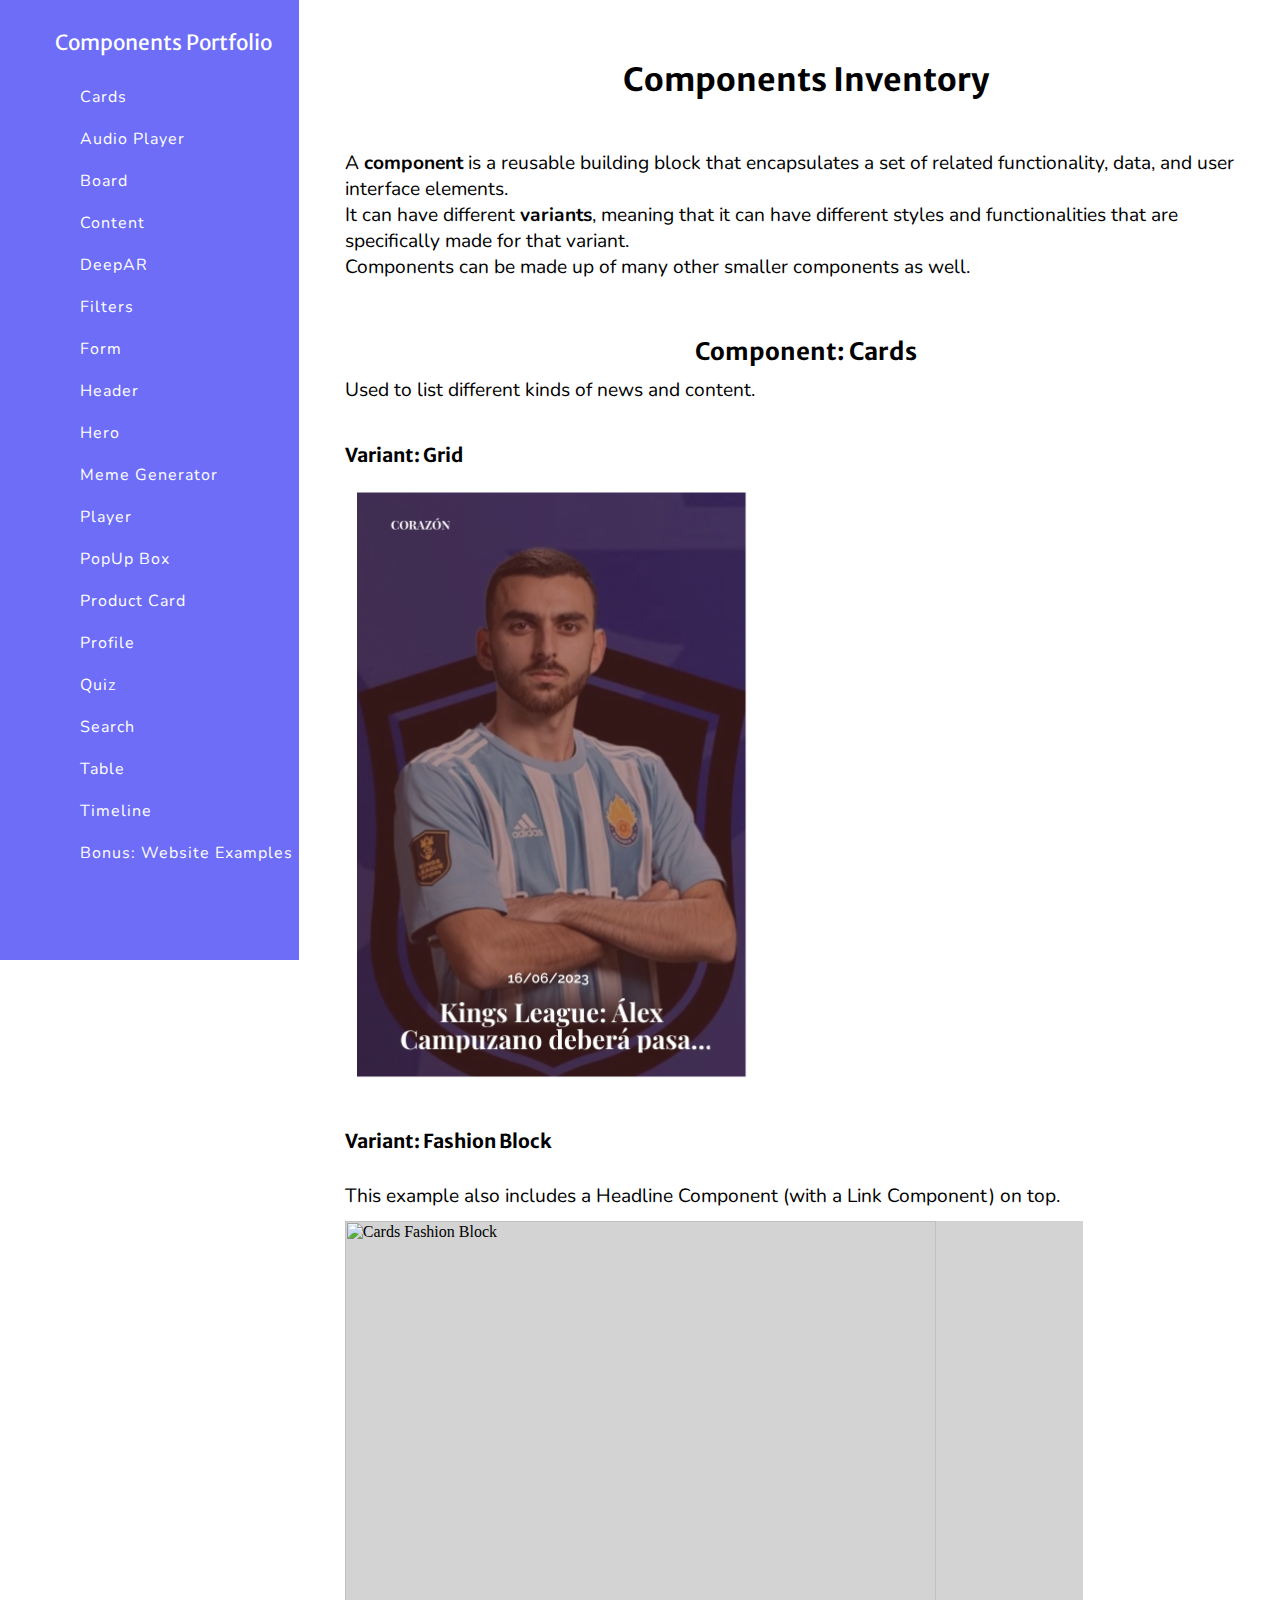
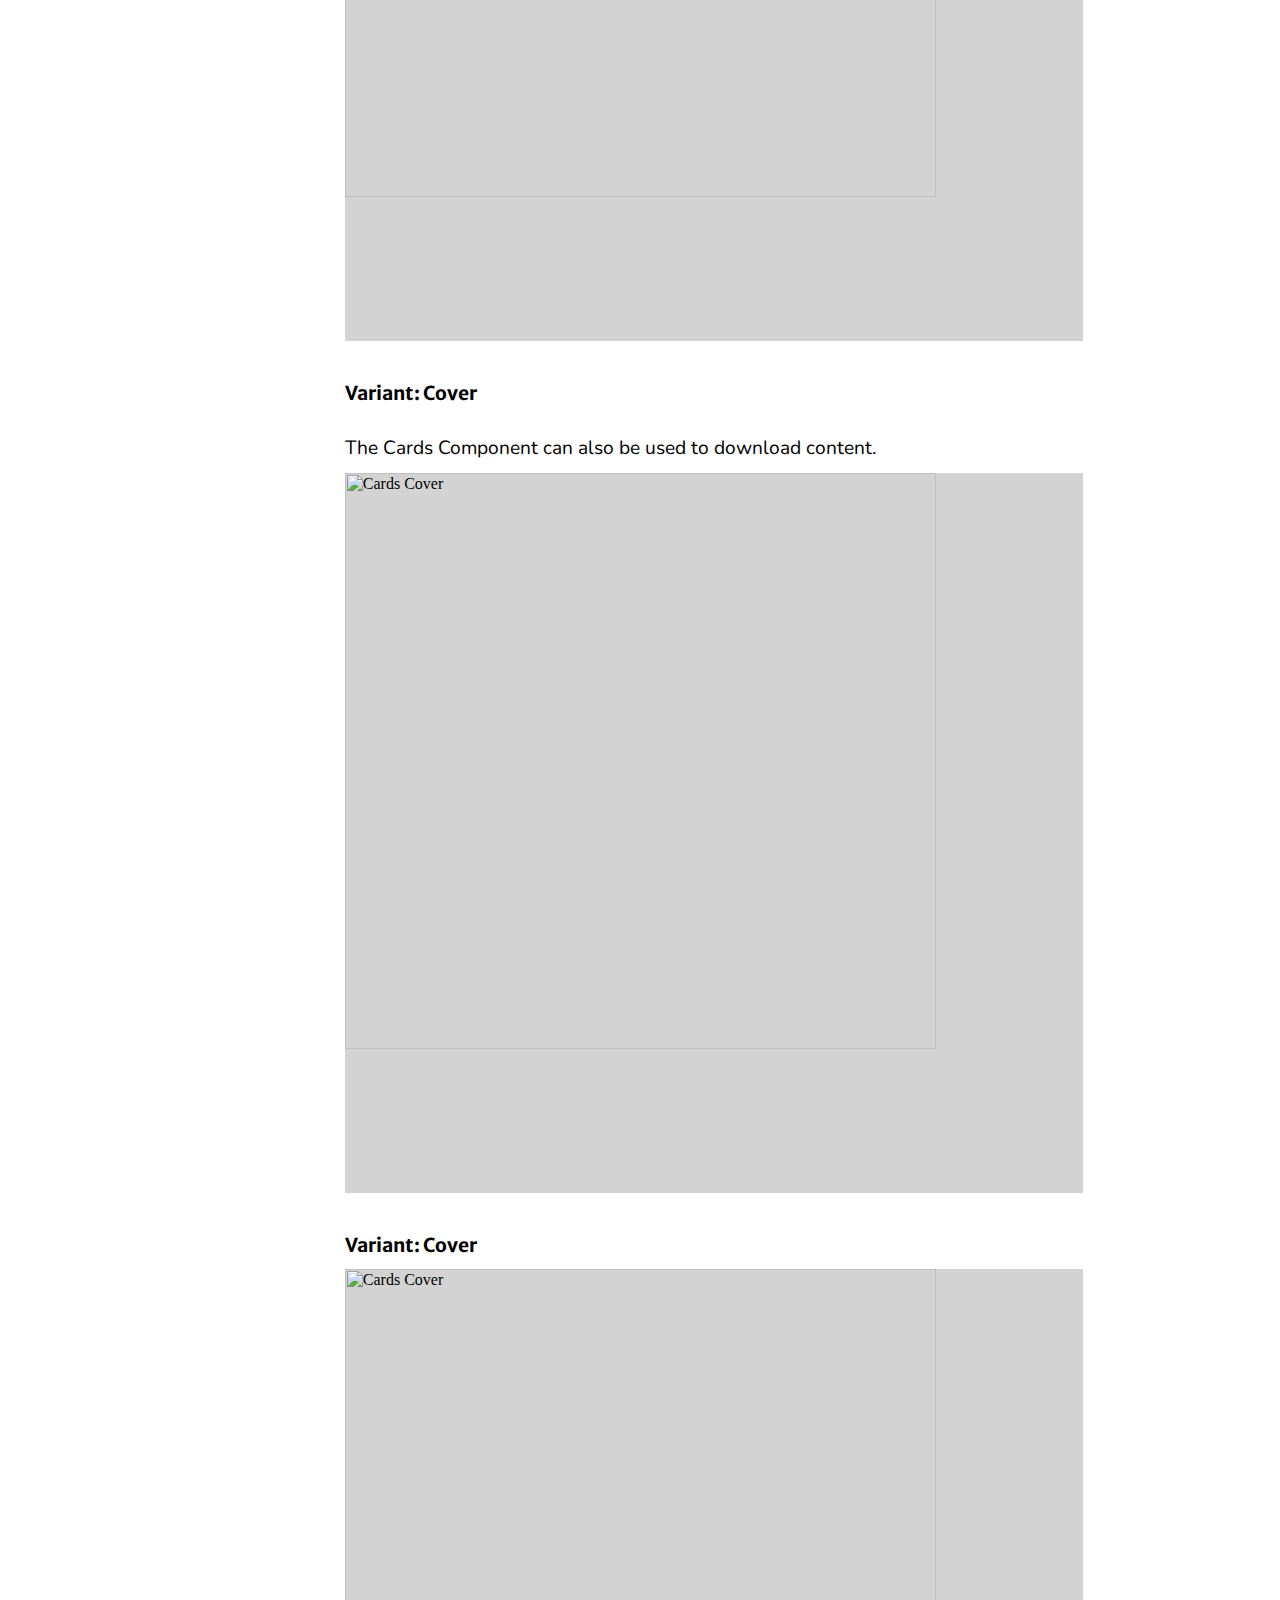
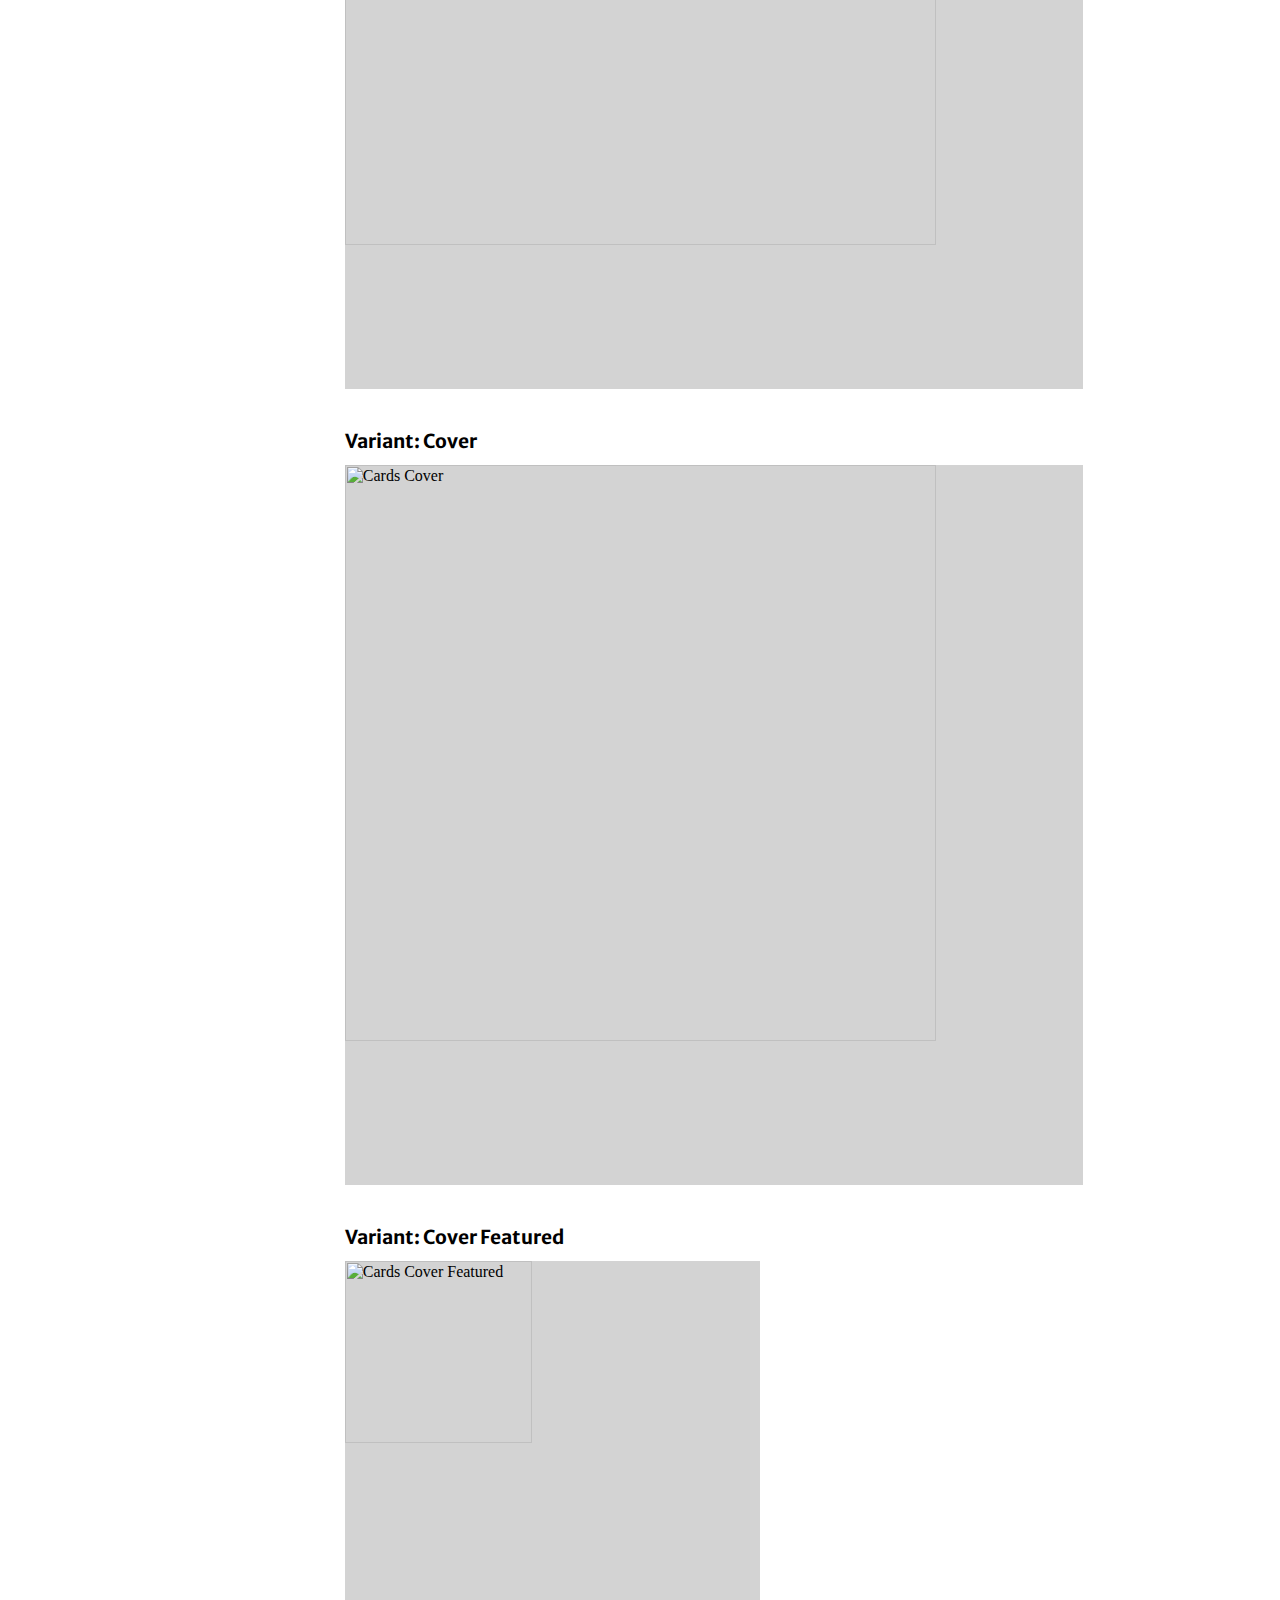
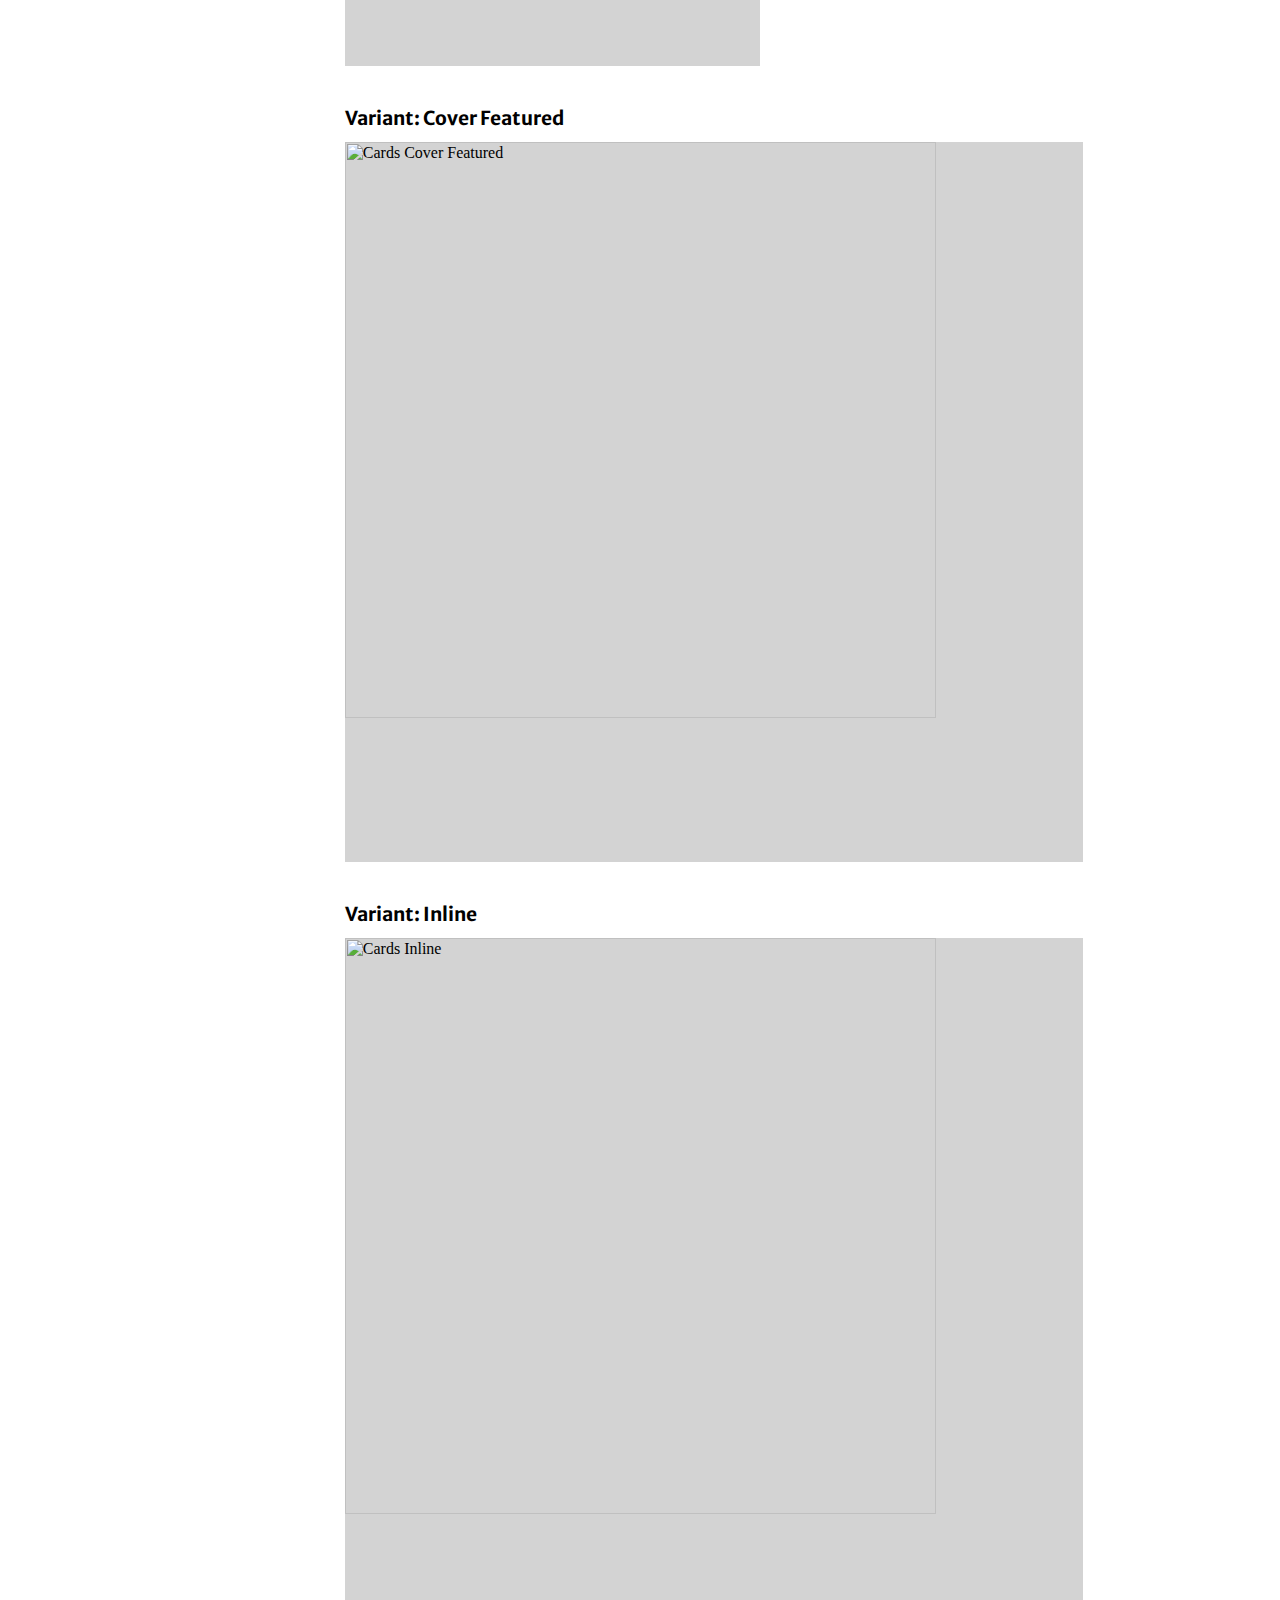
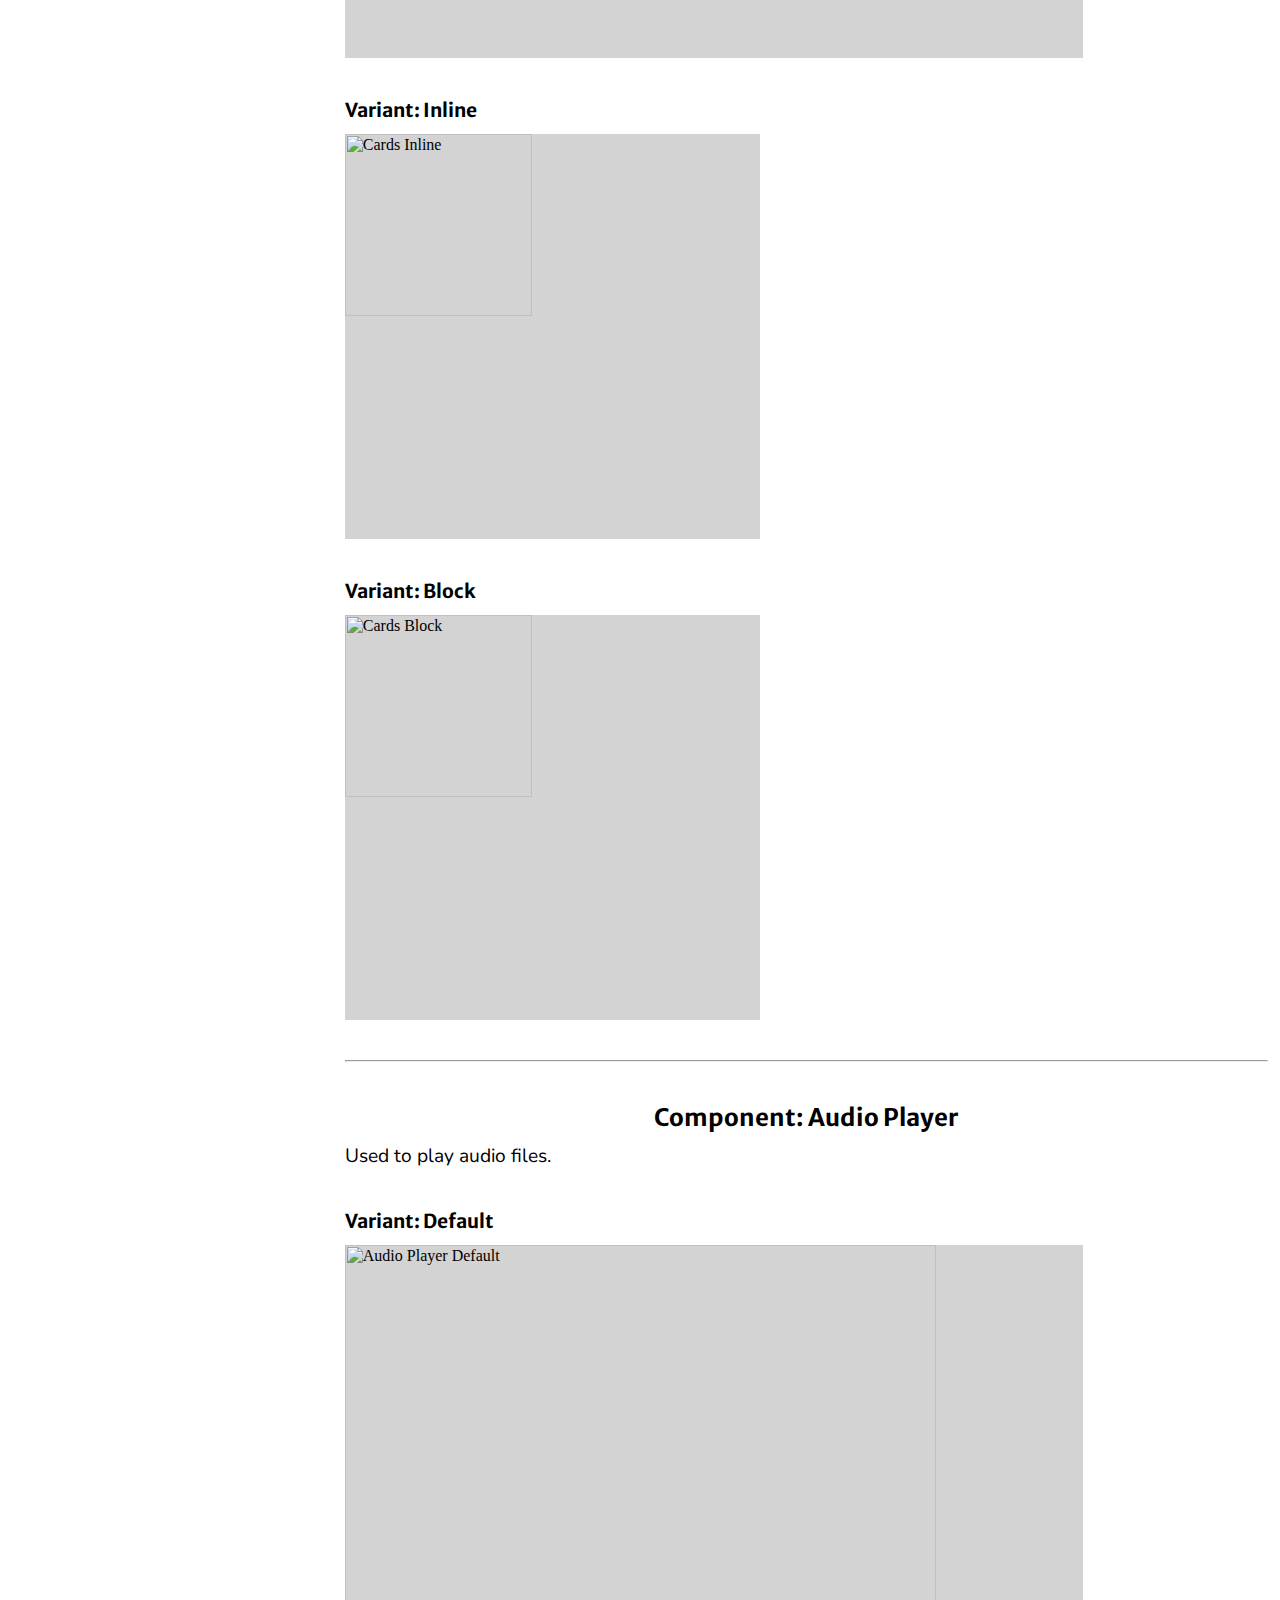
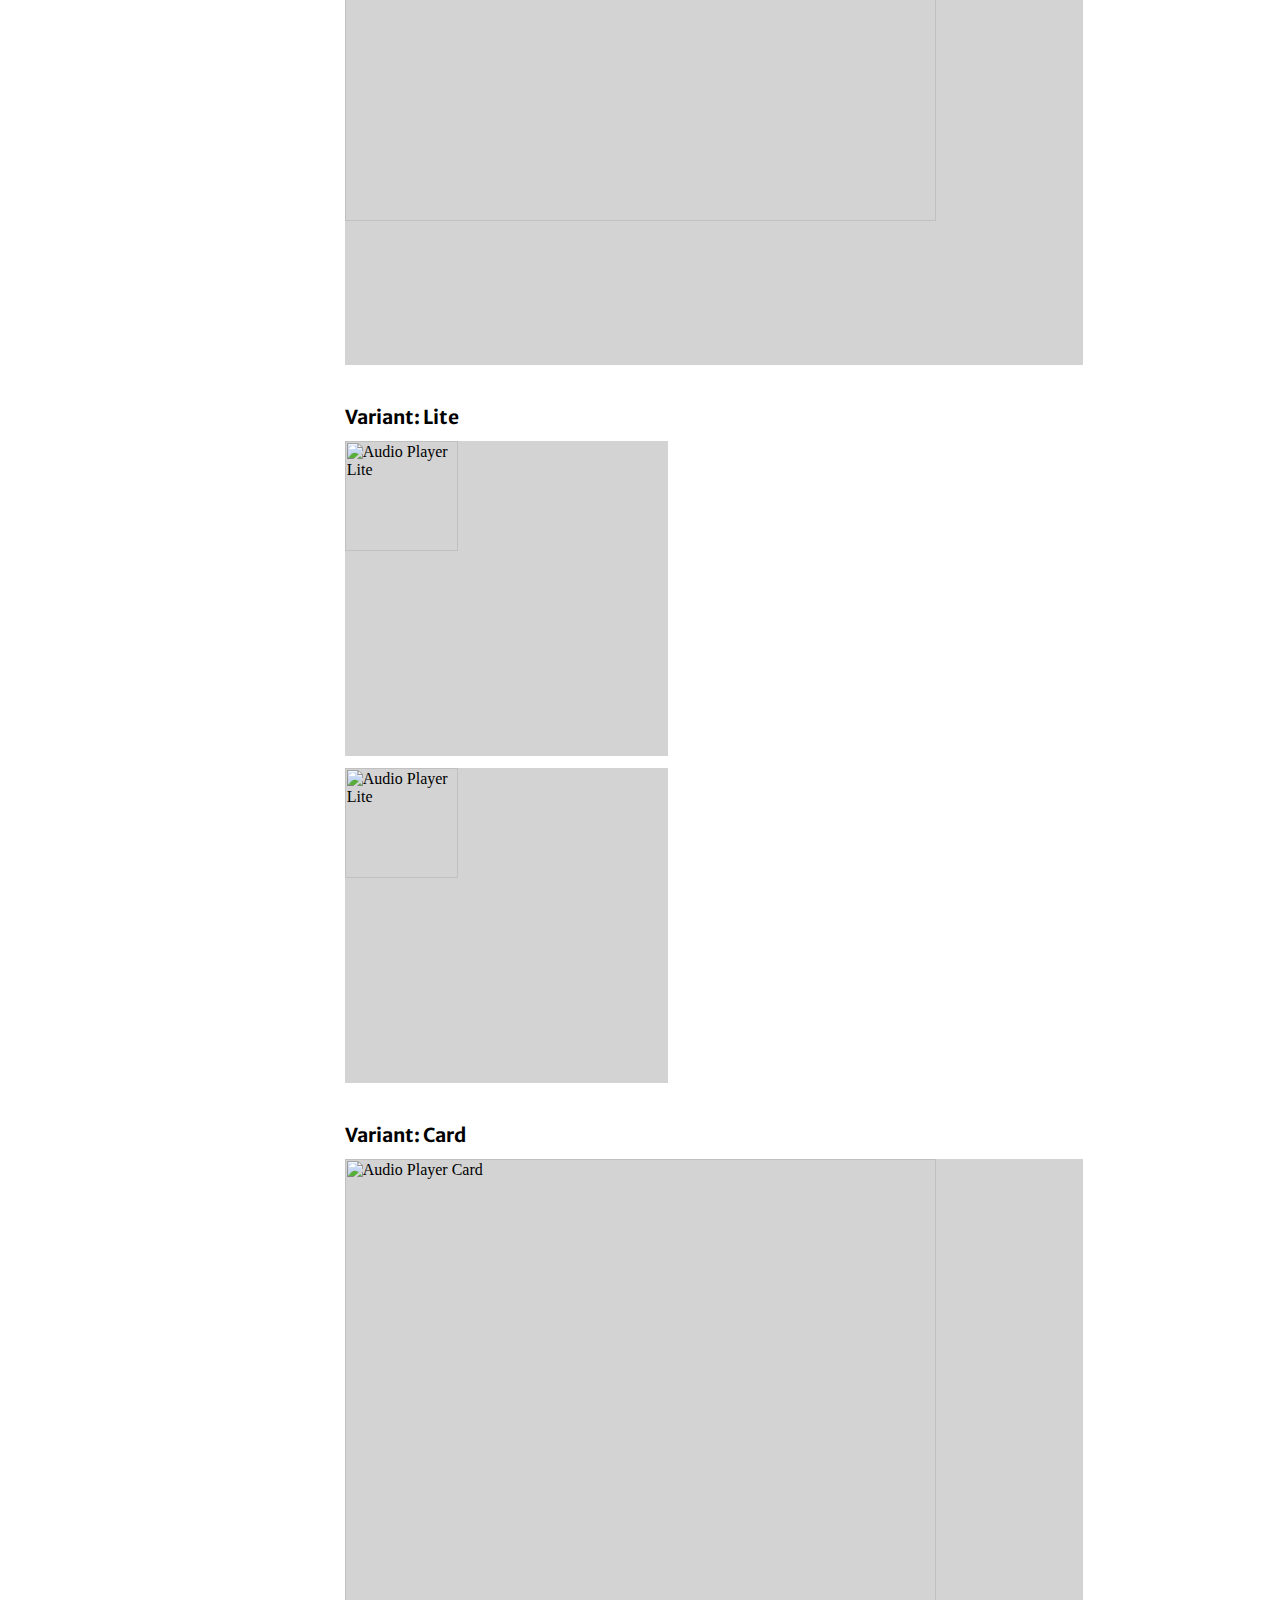
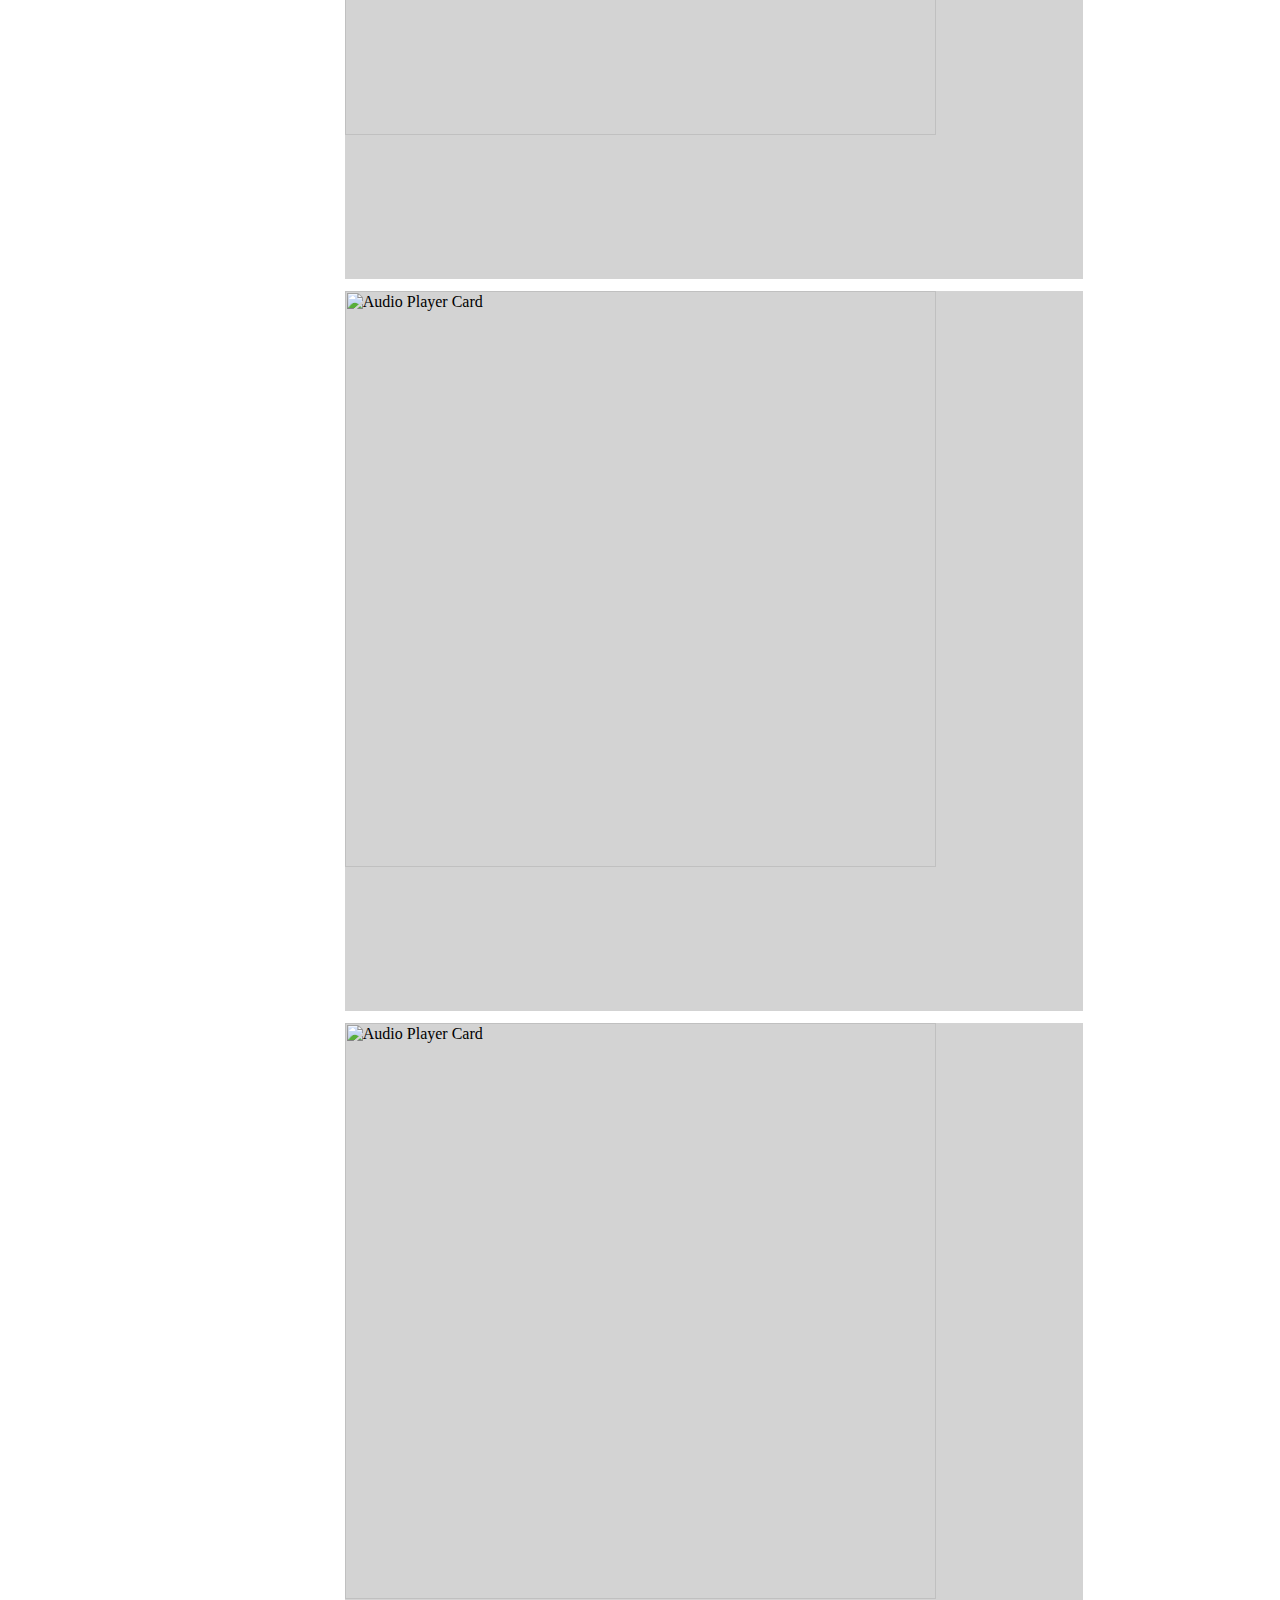
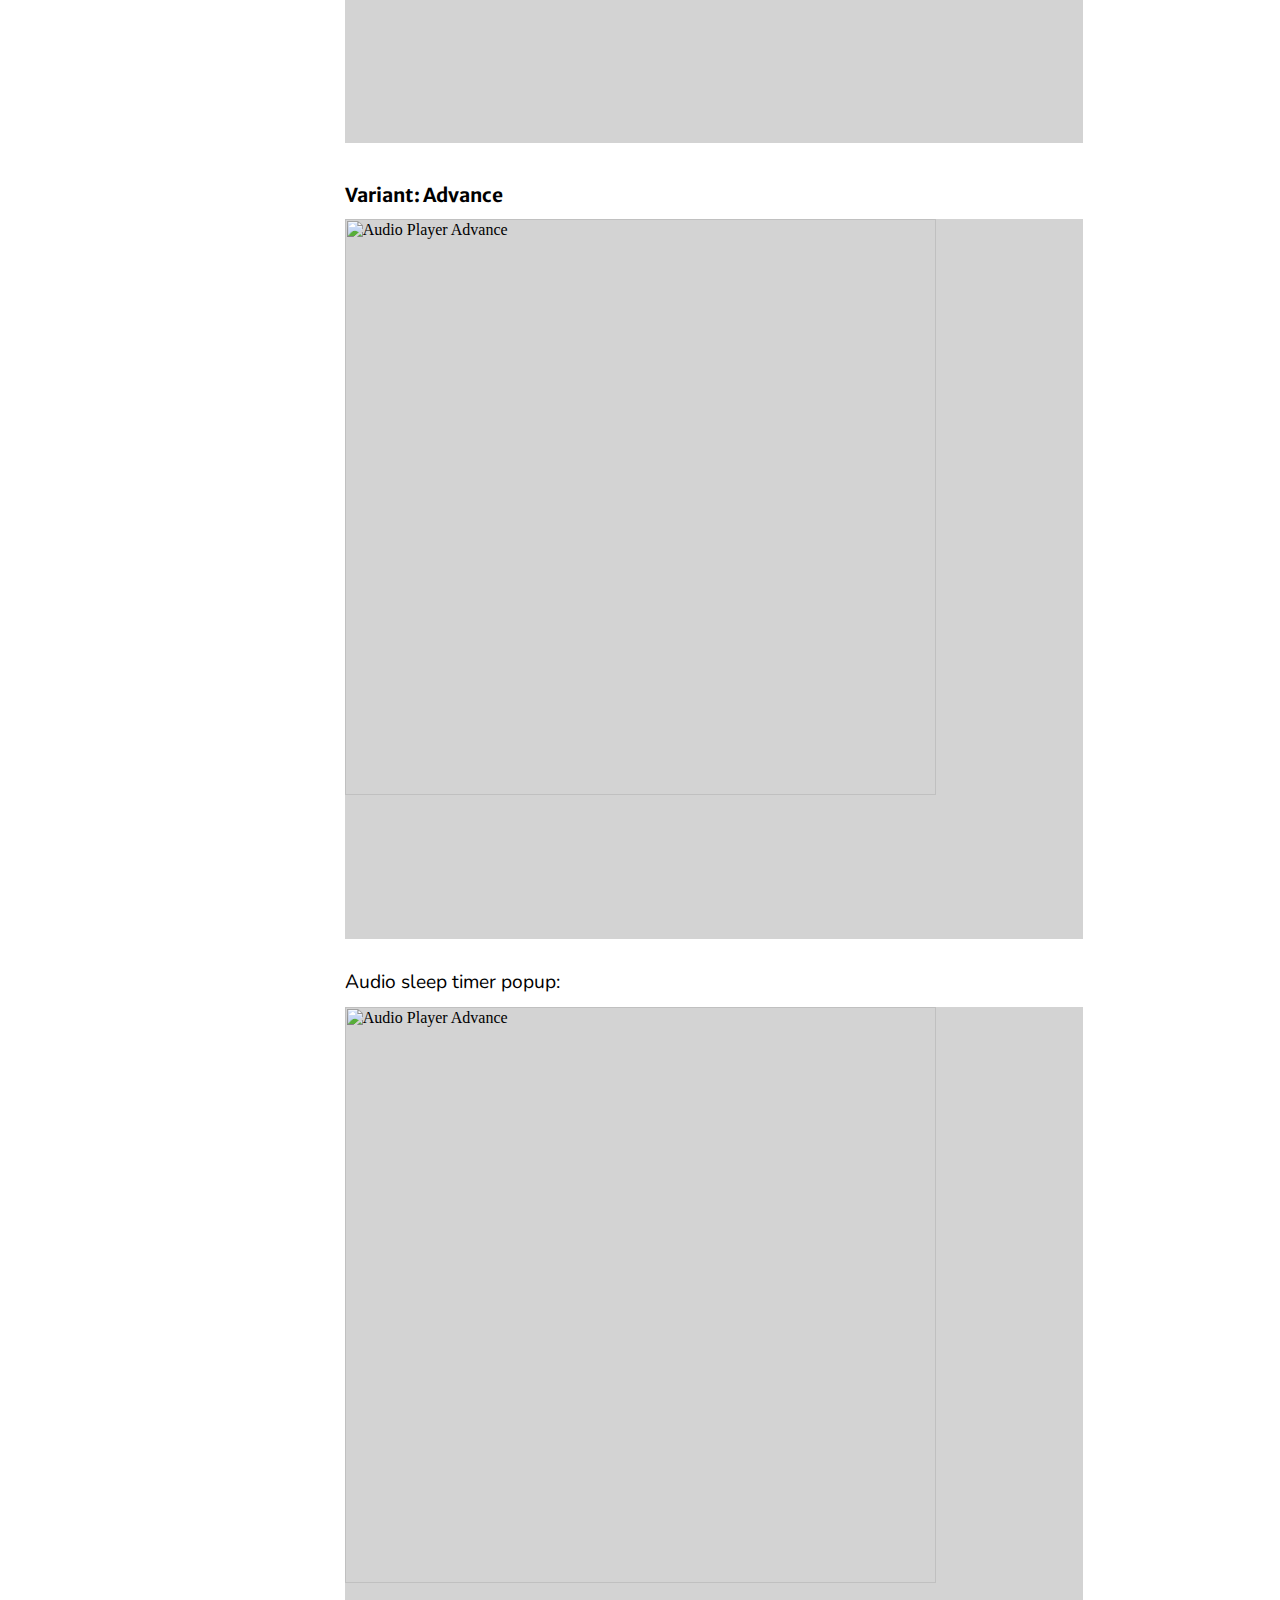
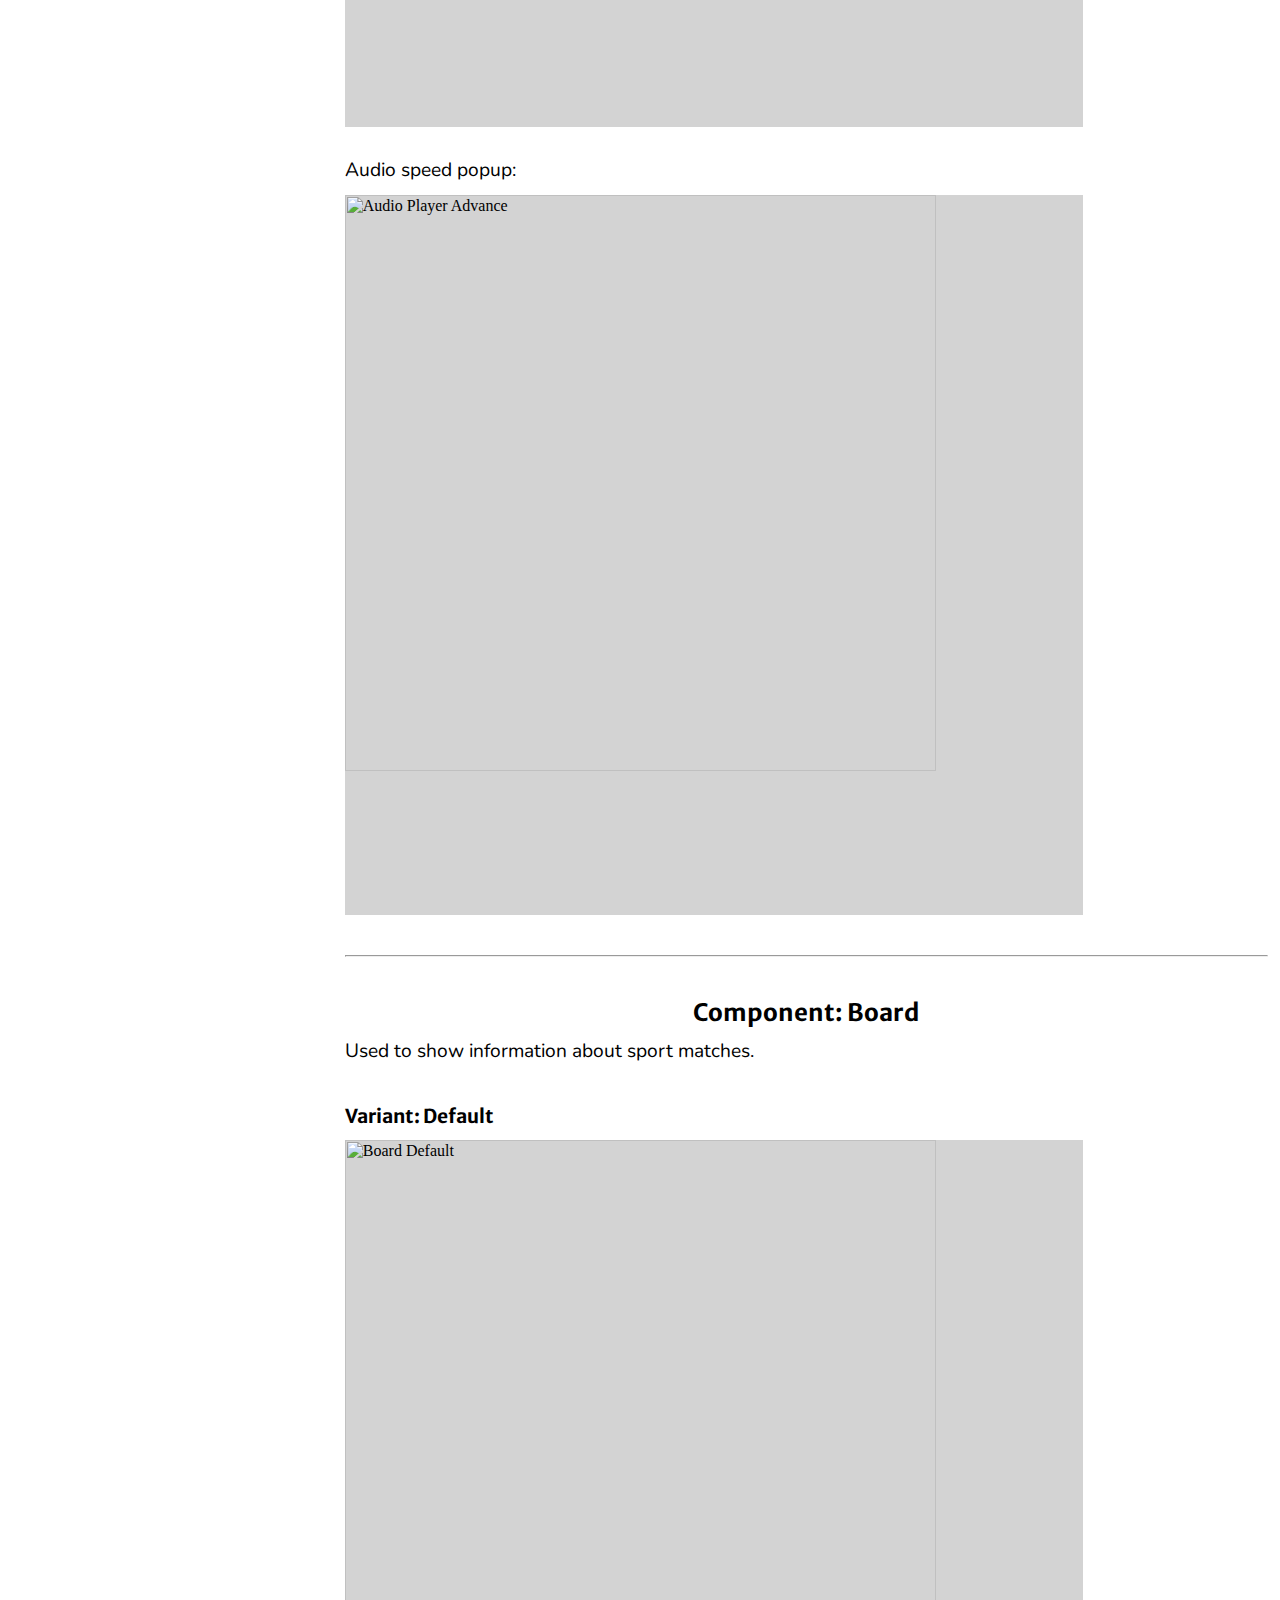
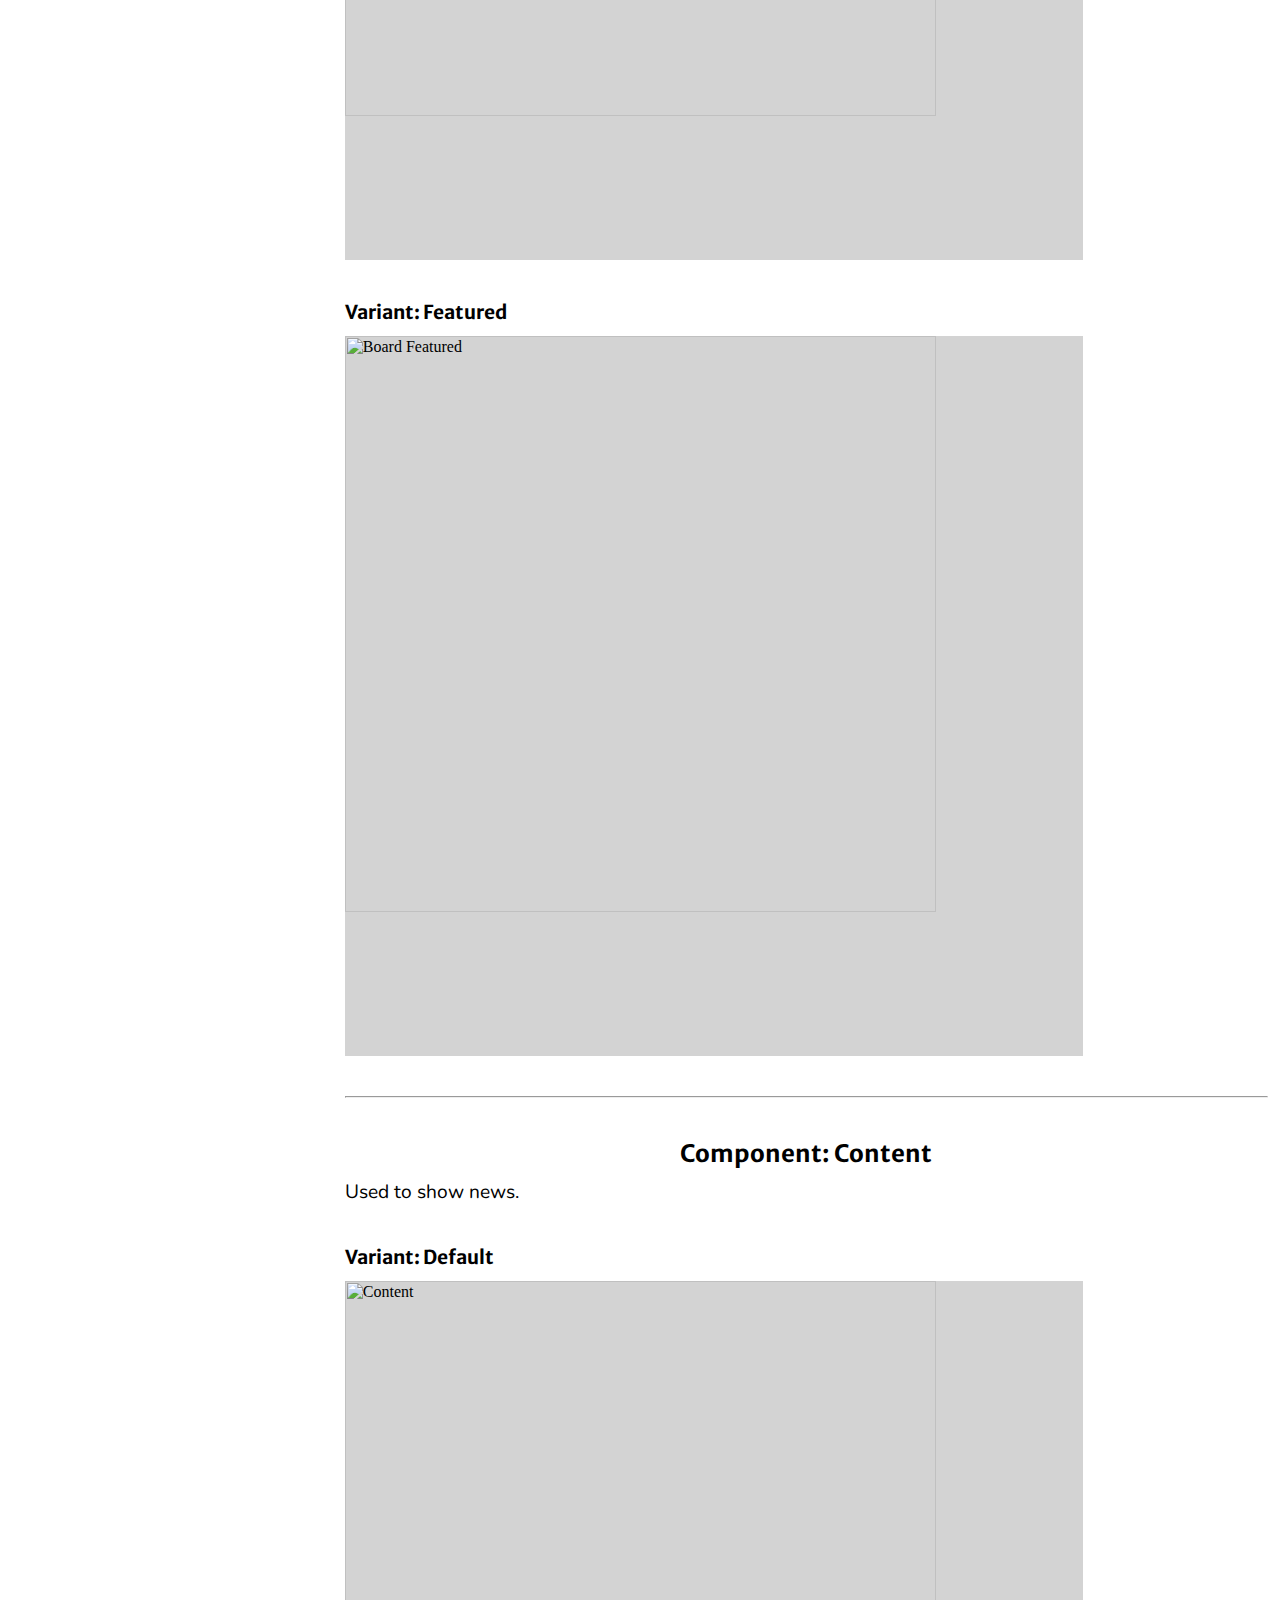
==== commit fbbb3fec: "Added image lazy loading." ====
--- a/subrepositories/components/components.html
+++ b/subrepositories/components/components.html
@@ -65,54 +65,54 @@
         
                 <div class="component-container__variant">
                     <h4 class="component-container__variant-title">Variant: Grid</h4>
-                    <img class="component-container__variant-image vertical" src="img/cmp-cards01.png" alt="Cards Grid">
+                    <img class="component-container__variant-image vertical lazy-load" data-src="img/cmp-cards01.png" alt="Cards Grid">
                 </div>
     
                 <div class="component-container__variant">
                     <h4 class="component-container__variant-title">Variant: Fashion Block</h4>
                     <p class="component-container__variant-text">This example also includes a Headline Component (with a Link Component) on top.</p>
-                    <img class="component-container__variant-image horizontal" src="img/cmp-cards02.png" alt="Cards Fashion Block">
+                    <img class="component-container__variant-image horizontal lazy-load" data-src="img/cmp-cards02.png" alt="Cards Fashion Block">
                 </div>
     
                 <div class="component-container__variant">
                     <h4 class="component-container__variant-title">Variant: Cover</h4>
                     <p class="component-container__variant-text">The Cards Component can also be used to download content.</p>
-                    <img class="component-container__variant-image horizontal" src="img/cmp-cards03.png" alt="Cards Cover">
+                    <img class="component-container__variant-image horizontal lazy-load" data-src="img/cmp-cards03.png" alt="Cards Cover">
                 </div>
     
                 <div class="component-container__variant">
                     <h4 class="component-container__variant-title">Variant: Cover</h4>
-                    <img class="component-container__variant-image horizontal" src="img/cmp-cards04.png" alt="Cards Cover">
+                    <img class="component-container__variant-image horizontal lazy-load" data-src="img/cmp-cards04.png" alt="Cards Cover">
                 </div>
     
                 <div class="component-container__variant">
                     <h4 class="component-container__variant-title">Variant: Cover</h4>
-                    <img class="component-container__variant-image horizontal" src="img/cmp-cards05.png" alt="Cards Cover">
+                    <img class="component-container__variant-image horizontal lazy-load" data-src="img/cmp-cards05.png" alt="Cards Cover">
                 </div>
     
                 <div class="component-container__variant">
                     <h4 class="component-container__variant-title">Variant: Cover Featured</h4>
-                    <img class="component-container__variant-image vertical" src="img/cmp-cards06.png" alt="Cards Cover Featured">
+                    <img class="component-container__variant-image vertical lazy-load" data-src="img/cmp-cards06.png" alt="Cards Cover Featured">
                 </div>
     
                 <div class="component-container__variant">
                     <h4 class="component-container__variant-title">Variant: Cover Featured</h4>
-                    <img class="component-container__variant-image horizontal" src="img/cmp-cards07.png" alt="Cards Cover Featured">
+                    <img class="component-container__variant-image horizontal lazy-load" data-src="img/cmp-cards07.png" alt="Cards Cover Featured">
                 </div>
     
                 <div class="component-container__variant">
                     <h4 class="component-container__variant-title">Variant: Inline</h4>
-                    <img class="component-container__variant-image horizontal" src="img/cmp-cards08.png" alt="Cards Inline">
+                    <img class="component-container__variant-image horizontal lazy-load" data-src="img/cmp-cards08.png" alt="Cards Inline">
                 </div>
     
                 <div class="component-container__variant">
                     <h4 class="component-container__variant-title">Variant: Inline</h4>
-                    <img class="component-container__variant-image vertical" src="img/cmp-cards09.png" alt="Cards Inline">
+                    <img class="component-container__variant-image vertical lazy-load" data-src="img/cmp-cards09.png" alt="Cards Inline">
                 </div>
     
                 <div class="component-container__variant">
                     <h4 class="component-container__variant-title">Variant: Block</h4>
-                    <img class="component-container__variant-image vertical" src="img/cmp-cards12.png" alt="Cards Block">
+                    <img class="component-container__variant-image vertical lazy-load" data-src="img/cmp-cards12.png" alt="Cards Block">
                 </div>
             </div>
     
@@ -124,29 +124,29 @@
         
                 <div class="component-container__variant">
                     <h4 class="component-container__variant-title">Variant: Default</h4>
-                    <img class="component-container__variant-image horizontal" src="img/cmp-audio-player_default01.png" alt="Audio Player Default">
+                    <img class="component-container__variant-image horizontal lazy-load" data-src="img/cmp-audio-player_default01.png" alt="Audio Player Default">
                 </div>
     
                 <div class="component-container__variant">
                     <h4 class="component-container__variant-title">Variant: Lite</h4>
-                    <img class="component-container__variant-image small-horizontal" src="img/cmp-audio-player_lite01.png" alt="Audio Player Lite">
-                    <img class="component-container__variant-image small-horizontal" src="img/cmp-audio-player_lite02.png" alt="Audio Player Lite">
+                    <img class="component-container__variant-image small-horizontal lazy-load" data-src="img/cmp-audio-player_lite01.png" alt="Audio Player Lite">
+                    <img class="component-container__variant-image small-horizontal lazy-load" data-src="img/cmp-audio-player_lite02.png" alt="Audio Player Lite">
                 </div>
     
                 <div class="component-container__variant">
                     <h4 class="component-container__variant-title">Variant: Card</h4>
-                    <img class="component-container__variant-image horizontal" src="img/cmp-audio-player_card01.png" alt="Audio Player Card">
-                    <img class="component-container__variant-image horizontal" src="img/cmp-audio-player_card02.png" alt="Audio Player Card">
-                    <img class="component-container__variant-image horizontal" src="img/cmp-audio-player_card03.png" alt="Audio Player Card">
+                    <img class="component-container__variant-image horizontal lazy-load" data-src="img/cmp-audio-player_card01.png" alt="Audio Player Card">
+                    <img class="component-container__variant-image horizontal lazy-load" data-src="img/cmp-audio-player_card02.png" alt="Audio Player Card">
+                    <img class="component-container__variant-image horizontal lazy-load" data-src="img/cmp-audio-player_card03.png" alt="Audio Player Card">
                 </div>
     
                 <div class="component-container__variant">
                     <h4 class="component-container__variant-title">Variant: Advance</h4>
-                    <img class="component-container__variant-image horizontal" src="img/cmp-audio-player_advance01.png" alt="Audio Player Advance">
+                    <img class="component-container__variant-image horizontal lazy-load" data-src="img/cmp-audio-player_advance01.png" alt="Audio Player Advance">
                     <p class="component-container__variant-text">Audio sleep timer popup:</p>
-                    <img class="component-container__variant-image horizontal" src="img/cmp-audio-player_advance02.png" alt="Audio Player Advance">
+                    <img class="component-container__variant-image horizontal lazy-load" data-src="img/cmp-audio-player_advance02.png" alt="Audio Player Advance">
                     <p class="component-container__variant-text">Audio speed popup:</p>
-                    <img class="component-container__variant-image horizontal" src="img/cmp-audio-player_advance03.png" alt="Audio Player Advance">
+                    <img class="component-container__variant-image horizontal lazy-load" data-src="img/cmp-audio-player_advance03.png" alt="Audio Player Advance">
                 </div>
             </div>
     
@@ -158,12 +158,12 @@
         
                 <div class="component-container__variant">
                     <h4 class="component-container__variant-title">Variant: Default</h4>
-                    <img class="component-container__variant-image horizontal" src="img/cmp-board_default01.png" alt="Board Default">
+                    <img class="component-container__variant-image horizontal lazy-load" data-src="img/cmp-board_default01.png" alt="Board Default">
                 </div>
     
                 <div class="component-container__variant">
                     <h4 class="component-container__variant-title">Variant: Featured</h4>
-                    <img class="component-container__variant-image horizontal" src="img/cmp-board_featured01.png" alt="Board Featured">
+                    <img class="component-container__variant-image horizontal lazy-load" data-src="img/cmp-board_featured01.png" alt="Board Featured">
                 </div>
             </div>
     
@@ -175,7 +175,7 @@
     
                 <div class="component-container__variant">
                     <h4 class="component-container__variant-title">Variant: Default</h4>
-                    <img class="component-container__variant-image horizontal" src="img/cmp-content-new_default01.png" alt="Content">
+                    <img class="component-container__variant-image horizontal lazy-load" data-src="img/cmp-content-new_default01.png" alt="Content">
                 </div>
             </div>
     
@@ -187,7 +187,7 @@
     
                 <div class="component-container__variant">
                     <h4 class="component-container__variant-title">Variant: Default</h4>
-                    <img class="component-container__variant-image horizontal" src="img/cmp-deepar01.png" alt="DeepAR">
+                    <img class="component-container__variant-image horizontal lazy-load" data-src="img/cmp-deepar01.png" alt="DeepAR">
                 </div>
             </div>
     
@@ -199,9 +199,9 @@
     
                 <div class="component-container__variant">
                     <h4 class="component-container__variant-title">Variant: Default</h4>
-                    <img class="component-container__variant-image horizontal" src="img/cmp-filters01.png" alt="Filters">
+                    <img class="component-container__variant-image horizontal lazy-load" data-src="img/cmp-filters01.png" alt="Filters">
                     <p class="component-container__variant-text">Mobile:</p>
-                    <img class="component-container__variant-image vertical" src="img/cmp-filters02.png" alt="Filters">
+                    <img class="component-container__variant-image vertical lazy-load" data-src="img/cmp-filters02.png" alt="Filters">
                 </div>
             </div>
     
@@ -213,46 +213,46 @@
     
                 <div class="component-container__variant">
                     <h4 class="component-container__variant-title">Variant: Random Content</h4>
-                    <img class="component-container__variant-image horizontal" src="img/cmp-form_random-content01.png" alt="Form Random Content">
-                    <img class="component-container__variant-image horizontal" src="img/cmp-form_random-content02.png" alt="Form Random Content">
+                    <img class="component-container__variant-image horizontal lazy-load" data-src="img/cmp-form_random-content01.png" alt="Form Random Content">
+                    <img class="component-container__variant-image horizontal lazy-load" data-src="img/cmp-form_random-content02.png" alt="Form Random Content">
                 </div>
     
                 <div class="component-container__variant">
                     <h4 class="component-container__variant-title">Variant: Menu</h4>
-                    <img class="component-container__variant-image horizontal" src="img/cmp-form_menu01.png" alt="Form Menu">
+                    <img class="component-container__variant-image horizontal lazy-load" data-src="img/cmp-form_menu01.png" alt="Form Menu">
                 </div>
     
                 <div class="component-container__variant">
                     <h4 class="component-container__variant-title">Variant: Zodiac Selector</h4>
-                    <img class="component-container__variant-image horizontal" src="img/cmp-form_zodiac-selector.png" alt="Form Zodiac Selector">
+                    <img class="component-container__variant-image horizontal lazy-load" data-src="img/cmp-form_zodiac-selector.png" alt="Form Zodiac Selector">
                 </div>
     
                 <div class="component-container__variant">
                     <h4 class="component-container__variant-title">Variant: Lucky Dice</h4>
-                    <img class="component-container__variant-image horizontal" src="img/cmp-form_lucky-dice01.png" alt="Form Lucky Dice">
+                    <img class="component-container__variant-image horizontal lazy-load" data-src="img/cmp-form_lucky-dice01.png" alt="Form Lucky Dice">
                 </div>
     
                 <div class="component-container__variant">
                     <h4 class="component-container__variant-title">Variant: Dowsing Pendulum</h4>
-                    <img class="component-container__variant-image horizontal" src="img/cmp-form_dowsing-pendulum01.png" alt="Form Dowsing Pendulum">
+                    <img class="component-container__variant-image horizontal lazy-load" data-src="img/cmp-form_dowsing-pendulum01.png" alt="Form Dowsing Pendulum">
                 </div>
     
                 <div class="component-container__variant">
                     <h4 class="component-container__variant-title">Variant: Love Compatibility</h4>
-                    <img class="component-container__variant-image horizontal" src="img/cmp-form_love-compatibility01.png" alt="Form Love Compatibility">
-                    <img class="component-container__variant-image horizontal" src="img/cmp-form_love-compatibility02.png" alt="Form Love Compatibility">
-                    <img class="component-container__variant-image horizontal" src="img/cmp-form_love-compatibility03.png" alt="Form Love Compatibility">
+                    <img class="component-container__variant-image horizontal lazy-load" data-src="img/cmp-form_love-compatibility01.png" alt="Form Love Compatibility">
+                    <img class="component-container__variant-image horizontal lazy-load" data-src="img/cmp-form_love-compatibility02.png" alt="Form Love Compatibility">
+                    <img class="component-container__variant-image horizontal lazy-load" data-src="img/cmp-form_love-compatibility03.png" alt="Form Love Compatibility">
                 </div>
     
                 <div class="component-container__variant">
                     <h4 class="component-container__variant-title">Variant: Gym Profile</h4>
-                    <img class="component-container__variant-image horizontal" src="img/cmp-form_gym-profile.png" alt="Form Gym Profile">
+                    <img class="component-container__variant-image horizontal lazy-load" data-src="img/cmp-form_gym-profile.png" alt="Form Gym Profile">
                 </div>
     
                 <div class="component-container__variant">
                     <h4 class="component-container__variant-title">Variant: Add/modify weight</h4>
-                    <img class="component-container__variant-image horizontal" src="img/cmp-form_add-modify-weight02.png" alt="Form Add Modify Weight">
-                    <img class="component-container__variant-image horizontal" src="img/cmp-form_add-modify-weight01.png" alt="Form Add Modify Weight">
+                    <img class="component-container__variant-image horizontal lazy-load" data-src="img/cmp-form_add-modify-weight02.png" alt="Form Add Modify Weight">
+                    <img class="component-container__variant-image horizontal lazy-load" data-src="img/cmp-form_add-modify-weight01.png" alt="Form Add Modify Weight">
                 </div>
     
             </div>
@@ -265,18 +265,18 @@
     
                 <div class="component-container__variant">
                     <h4 class="component-container__variant-title">Variant: Default</h4>
-                    <img class="component-container__variant-image horizontal" src="img/cmp-header04.png" alt="Header Default">
+                    <img class="component-container__variant-image horizontal lazy-load" data-src="img/cmp-header04.png" alt="Header Default">
                 </div>
     
                 <div class="component-container__variant">
                     <h4 class="component-container__variant-title">Variant: Center</h4>
-                    <img class="component-container__variant-image horizontal" src="img/cmp-header01.png" alt="Header Center">
+                    <img class="component-container__variant-image horizontal lazy-load" data-src="img/cmp-header01.png" alt="Header Center">
                 </div>
     
                 <div class="component-container__variant">
                     <h4 class="component-container__variant-title">Variant: Box</h4>
-                    <img class="component-container__variant-image horizontal" src="img/cmp-header02.png" alt="Header Box">
-                    <img class="component-container__variant-image horizontal" src="img/cmp-header03.png" alt="Header Box">
+                    <img class="component-container__variant-image horizontal lazy-load" data-src="img/cmp-header02.png" alt="Header Box">
+                    <img class="component-container__variant-image horizontal lazy-load" data-src="img/cmp-header03.png" alt="Header Box">
                 </div>
             </div>
     
@@ -288,17 +288,17 @@
     
                 <div class="component-container__variant">
                     <h4 class="component-container__variant-title">Variant: Default</h4>
-                    <img class="component-container__variant-image horizontal" src="img/cmp-hero_default01.png" alt="Hero Default">
+                    <img class="component-container__variant-image horizontal lazy-load" data-src="img/cmp-hero_default01.png" alt="Hero Default">
                 </div>
     
                 <div class="component-container__variant">
                     <h4 class="component-container__variant-title">Variant: Editorial</h4>
-                    <img class="component-container__variant-image horizontal" src="img/cmp-hero_editorial01.png" alt="Hero Editorial">
+                    <img class="component-container__variant-image horizontal lazy-load" data-src="img/cmp-hero_editorial01.png" alt="Hero Editorial">
                 </div>
     
                 <div class="component-container__variant">
                     <h4 class="component-container__variant-title">Variant: Main</h4>
-                    <img class="component-container__variant-image horizontal" src="img/cmp-hero_main01.png" alt="Hero Main">
+                    <img class="component-container__variant-image horizontal lazy-load" data-src="img/cmp-hero_main01.png" alt="Hero Main">
                 </div>
             </div>
     
@@ -310,8 +310,8 @@
     
                 <div class="component-container__variant">
                     <h4 class="component-container__variant-title">Variant: Default</h4>
-                    <img class="component-container__variant-image horizontal" src="img/cmp-meme-generator01.png" alt="Meme Generator">
-                    <img class="component-container__variant-image horizontal" src="img/cmp-meme-generator02.png" alt="Meme Generator">
+                    <img class="component-container__variant-image horizontal lazy-load" data-src="img/cmp-meme-generator01.png" alt="Meme Generator">
+                    <img class="component-container__variant-image horizontal lazy-load" data-src="img/cmp-meme-generator02.png" alt="Meme Generator">
                 </div>
             </div>
     
@@ -323,7 +323,7 @@
     
                 <div class="component-container__variant">
                     <h4 class="component-container__variant-title">Variant: Default</h4>
-                    <img class="component-container__variant-image horizontal" src="img/cmp-player01.png" alt="Player">
+                    <img class="component-container__variant-image horizontal lazy-load" data-src="img/cmp-player01.png" alt="Player">
                 </div>
             </div>
     
@@ -335,7 +335,7 @@
     
                 <div class="component-container__variant">
                     <h4 class="component-container__variant-title">Variant: Default</h4>
-                    <img class="component-container__variant-image horizontal" src="img/cmp-popup-box01.png" alt="PopUp Box">
+                    <img class="component-container__variant-image horizontal lazy-load" data-src="img/cmp-popup-box01.png" alt="PopUp Box">
                 </div>
             </div>
     
@@ -347,14 +347,14 @@
     
                 <div class="component-container__variant">
                     <h4 class="component-container__variant-title">Variant: Default</h4>
-                    <img class="component-container__variant-image horizontal" src="img/cmp-product-card01.png" alt="Product Card">
+                    <img class="component-container__variant-image horizontal lazy-load" data-src="img/cmp-product-card01.png" alt="Product Card">
                 </div>
     
                 <div class="component-container__variant">
                     <h4 class="component-container__variant-title">Variant: Wallpapers</h4>
-                    <img class="component-container__variant-image horizontal" src="img/cmp-product-card_wallpapers01.png" alt="Product Card Wallpapers">
-                    <img class="component-container__variant-image horizontal" src="img/cmp-product-card_wallpapers02.png" alt="Product Card Wallpapers">
-                    <img class="component-container__variant-image horizontal" src="img/cmp-product-card_wallpapers03.png" alt="Product Card Wallpapers">
+                    <img class="component-container__variant-image horizontal lazy-load" data-src="img/cmp-product-card_wallpapers01.png" alt="Product Card Wallpapers">
+                    <img class="component-container__variant-image horizontal lazy-load" data-src="img/cmp-product-card_wallpapers02.png" alt="Product Card Wallpapers">
+                    <img class="component-container__variant-image horizontal lazy-load" data-src="img/cmp-product-card_wallpapers03.png" alt="Product Card Wallpapers">
                 </div>
             </div>
     
@@ -366,8 +366,8 @@
     
                 <div class="component-container__variant">
                     <h4 class="component-container__variant-title">Variant: Profile Selector</h4>
-                    <img class="component-container__variant-image horizontal" src="img/cmp-profile_profile-selector02.png" alt="Profile Selector">
-                    <img class="component-container__variant-image horizontal" src="img/cmp-profile_profile-selector01.png" alt="Profile Selector">
+                    <img class="component-container__variant-image horizontal lazy-load" data-src="img/cmp-profile_profile-selector02.png" alt="Profile Selector">
+                    <img class="component-container__variant-image horizontal lazy-load" data-src="img/cmp-profile_profile-selector01.png" alt="Profile Selector">
                 </div>
             </div>
     
@@ -379,12 +379,12 @@
     
                 <div class="component-container__variant">
                     <h4 class="component-container__variant-title">Variant: Default</h4>
-                    <img class="component-container__variant-image horizontal" src="img/cmp-quiz_default01.png" alt="Quiz">
+                    <img class="component-container__variant-image horizontal lazy-load" data-src="img/cmp-quiz_default01.png" alt="Quiz">
                 </div>
     
                 <div class="component-container__variant">
                     <h4 class="component-container__variant-title">Variant: Simple</h4>
-                    <img class="component-container__variant-image horizontal" src="img/cmp-quiz_simple01.png" alt="Quiz Simple">
+                    <img class="component-container__variant-image horizontal lazy-load" data-src="img/cmp-quiz_simple01.png" alt="Quiz Simple">
                 </div>
             </div>
     
@@ -396,7 +396,7 @@
     
                 <div class="component-container__variant">
                     <h4 class="component-container__variant-title">Variant: Default</h4>
-                    <img class="component-container__variant-image horizontal" src="img/cmp-search01.png" alt="Search">
+                    <img class="component-container__variant-image horizontal lazy-load" data-src="img/cmp-search01.png" alt="Search">
                 </div>
             </div>
     
@@ -408,18 +408,18 @@
     
                 <div class="component-container__variant">
                     <h4 class="component-container__variant-title">Variant: Results</h4>
-                    <img class="component-container__variant-image horizontal" src="img/cmp-table_results01.png" alt="Table Results">
+                    <img class="component-container__variant-image horizontal lazy-load" data-src="img/cmp-table_results01.png" alt="Table Results">
                 </div>
     
                 <div class="component-container__variant">
                     <h4 class="component-container__variant-title">Variant: Standings</h4>
-                    <img class="component-container__variant-image horizontal" src="img/cmp-table_standings02.png" alt="Table Standings">
-                    <img class="component-container__variant-image vertical" src="img/cmp-table_standings01.png" alt="Table Standings">
+                    <img class="component-container__variant-image horizontal lazy-load" data-src="img/cmp-table_standings02.png" alt="Table Standings">
+                    <img class="component-container__variant-image vertical lazy-load" data-src="img/cmp-table_standings01.png" alt="Table Standings">
                 </div>
     
                 <div class="component-container__variant">
                     <h4 class="component-container__variant-title">Variant: Live</h4>
-                    <img class="component-container__variant-image horizontal" src="img/cmp-table_live01.png" alt="Table Live">
+                    <img class="component-container__variant-image horizontal lazy-load" data-src="img/cmp-table_live01.png" alt="Table Live">
                 </div>
             </div>
     
@@ -431,12 +431,12 @@
     
                 <div class="component-container__variant">
                     <h4 class="component-container__variant-title">Variant: Default</h4>
-                    <img class="component-container__variant-image horizontal" src="img/cmp-timeline_default01.png" alt="Timeline">
+                    <img class="component-container__variant-image horizontal lazy-load" data-src="img/cmp-timeline_default01.png" alt="Timeline">
                 </div>
     
                 <div class="component-container__variant">
                     <h4 class="component-container__variant-title">Variant: Programming</h4>
-                    <img class="component-container__variant-image horizontal" src="img/cmp-timeline_programming01.png" alt="Timeline Programming">
+                    <img class="component-container__variant-image horizontal lazy-load" data-src="img/cmp-timeline_programming01.png" alt="Timeline Programming">
                 </div>
             </div>
     
@@ -452,13 +452,13 @@
             </p>
     
             <div class="website-section-container">
-                <img class="website-section-container__image horizontal" src="img/Conjunto02.png" alt="Website section">
-                <img class="website-section-container__image horizontal" src="img/Conjunto01.png" alt="Website section">
-                <img class="website-section-container__image horizontal" src="img/Conjunto05.png" alt="Website section">
-                <img class="website-section-container__image horizontal" src="img/Conjunto07.png" alt="Website section">
-                <img class="website-section-container__image horizontal" src="img/Conjunto06.png" alt="Website section">
-                <img class="website-section-container__image horizontal" src="img/Conjunto04.png" alt="Website section">
-                <img class="website-section-container__image horizontal" src="img/Conjunto08.png" alt="Website section">
+                <img class="website-section-container__image horizontal lazy-load" data-src="img/Conjunto02.png" alt="Website section">
+                <img class="website-section-container__image horizontal lazy-load" data-src="img/Conjunto01.png" alt="Website section">
+                <img class="website-section-container__image horizontal lazy-load" data-src="img/Conjunto05.png" alt="Website section">
+                <img class="website-section-container__image horizontal lazy-load" data-src="img/Conjunto07.png" alt="Website section">
+                <img class="website-section-container__image horizontal lazy-load" data-src="img/Conjunto06.png" alt="Website section">
+                <img class="website-section-container__image horizontal lazy-load" data-src="img/Conjunto04.png" alt="Website section">
+                <img class="website-section-container__image horizontal lazy-load" data-src="img/Conjunto08.png" alt="Website section">
             </div>
         </section>
     </div>
--- a/subrepositories/components/styles/styles.css
+++ b/subrepositories/components/styles/styles.css
@@ -220,6 +220,7 @@
   margin-top: 30px;
 }
 body #components .component-container img.component-container__variant-image, body #components .component-container img.website-section-container__image, body #components .website-section-container img.component-container__variant-image, body #components .website-section-container img.website-section-container__image, body #websites .component-container img.component-container__variant-image, body #websites .component-container img.website-section-container__image, body #websites .website-section-container img.component-container__variant-image, body #websites .website-section-container img.website-section-container__image {
+  background-color: lightgrey;
   display: block;
   margin: 12px 0;
   width: 100%;
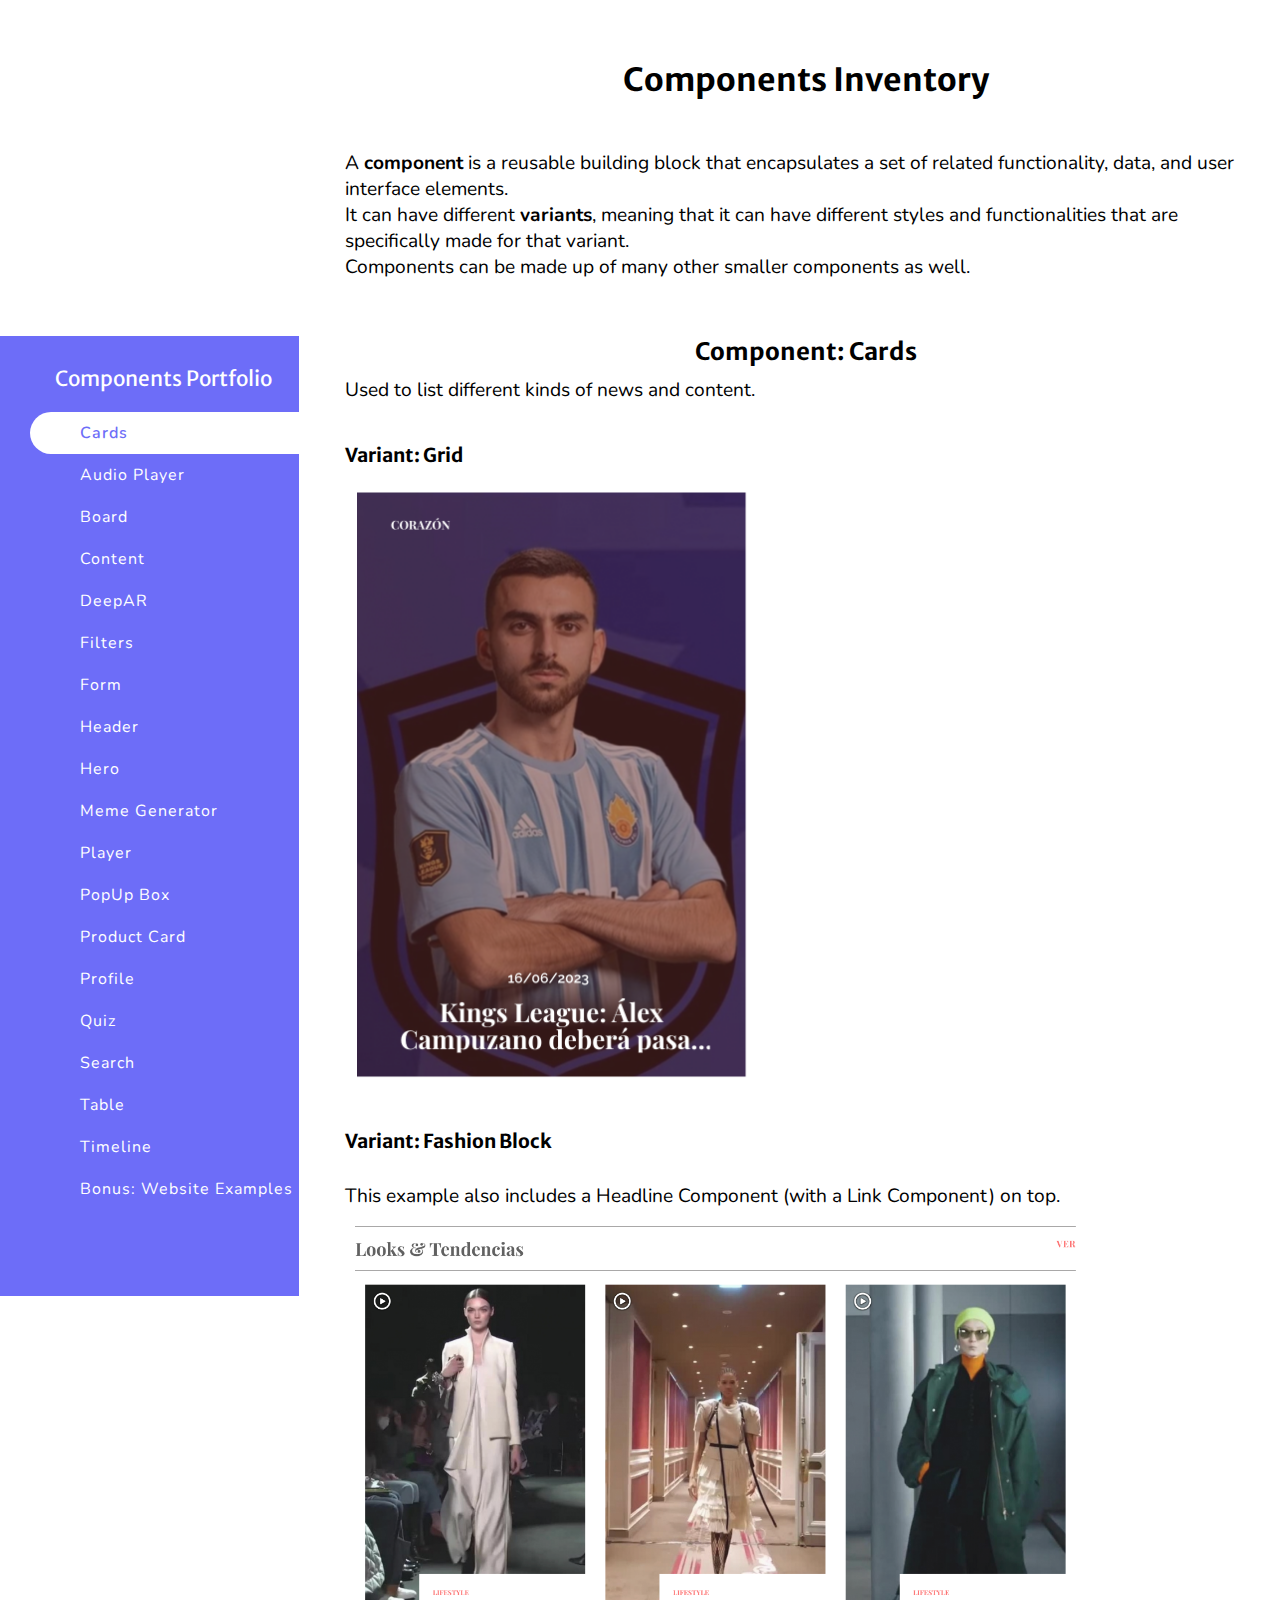
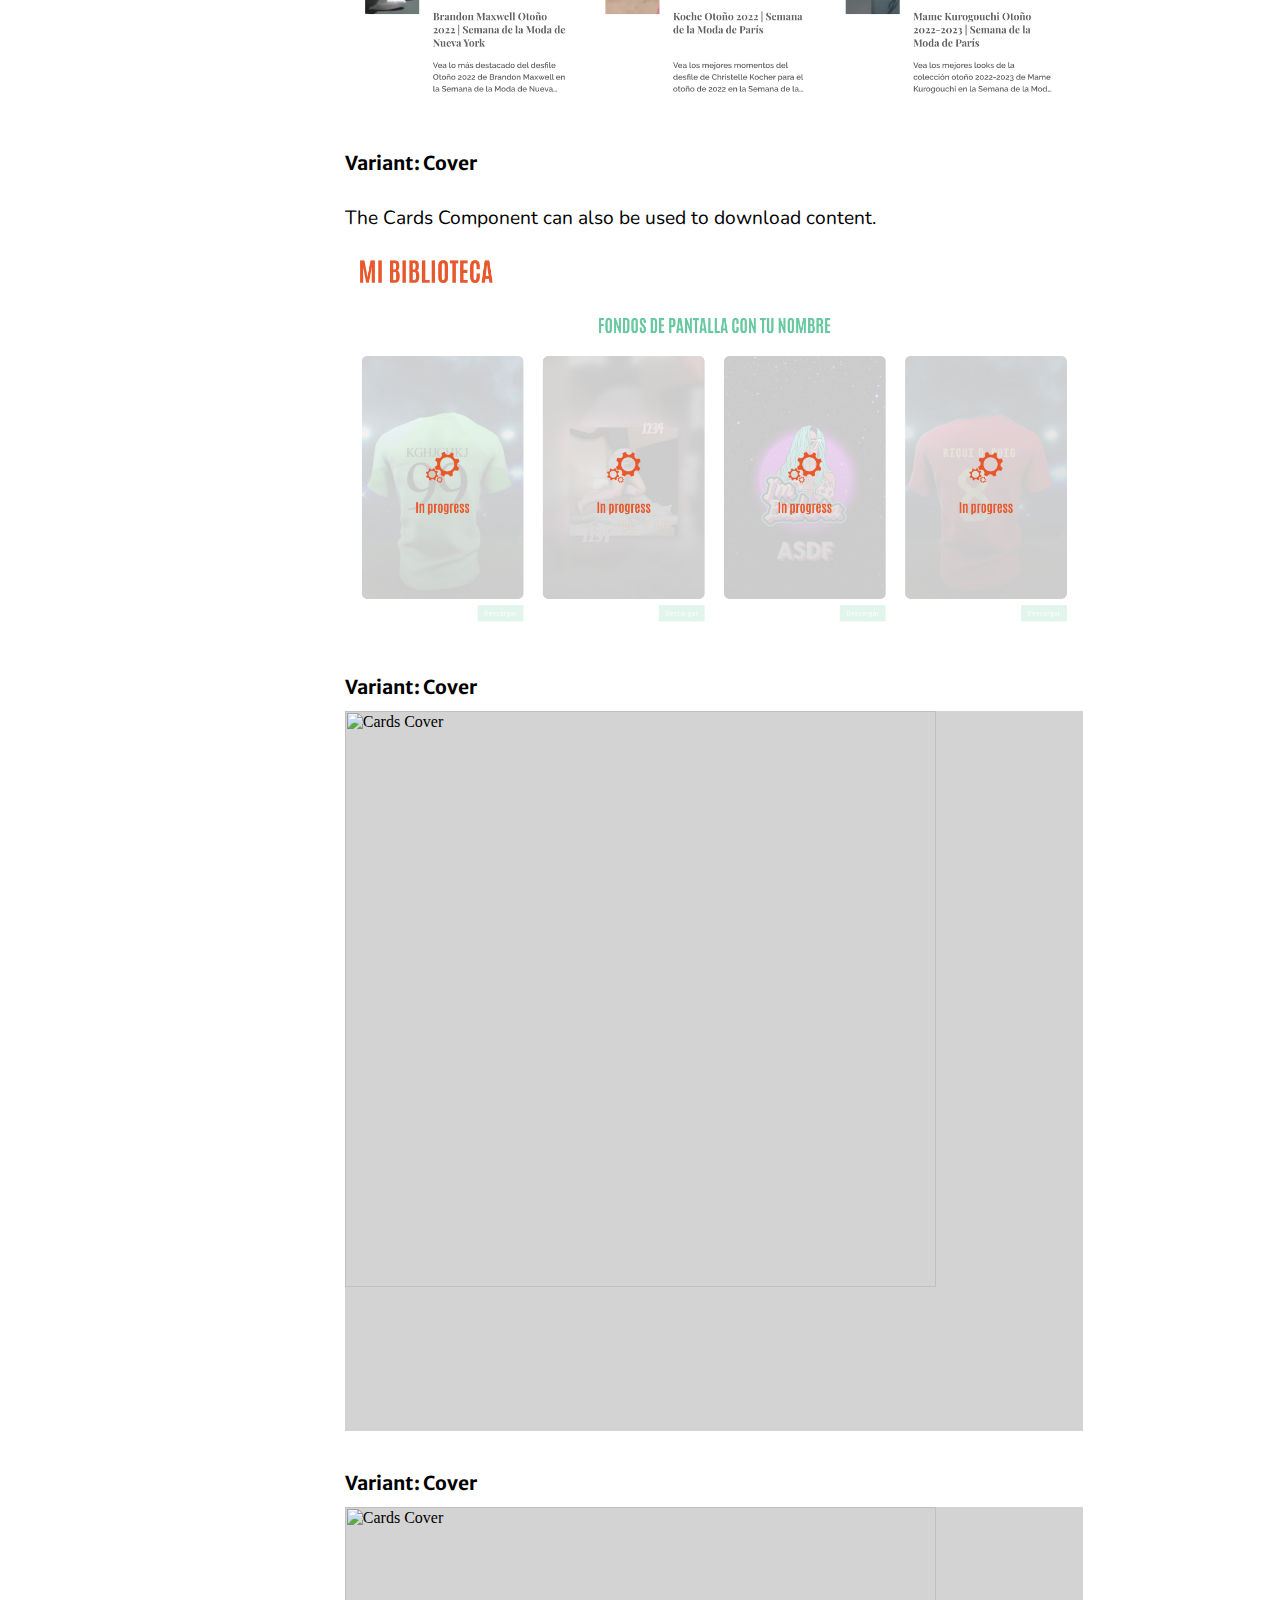
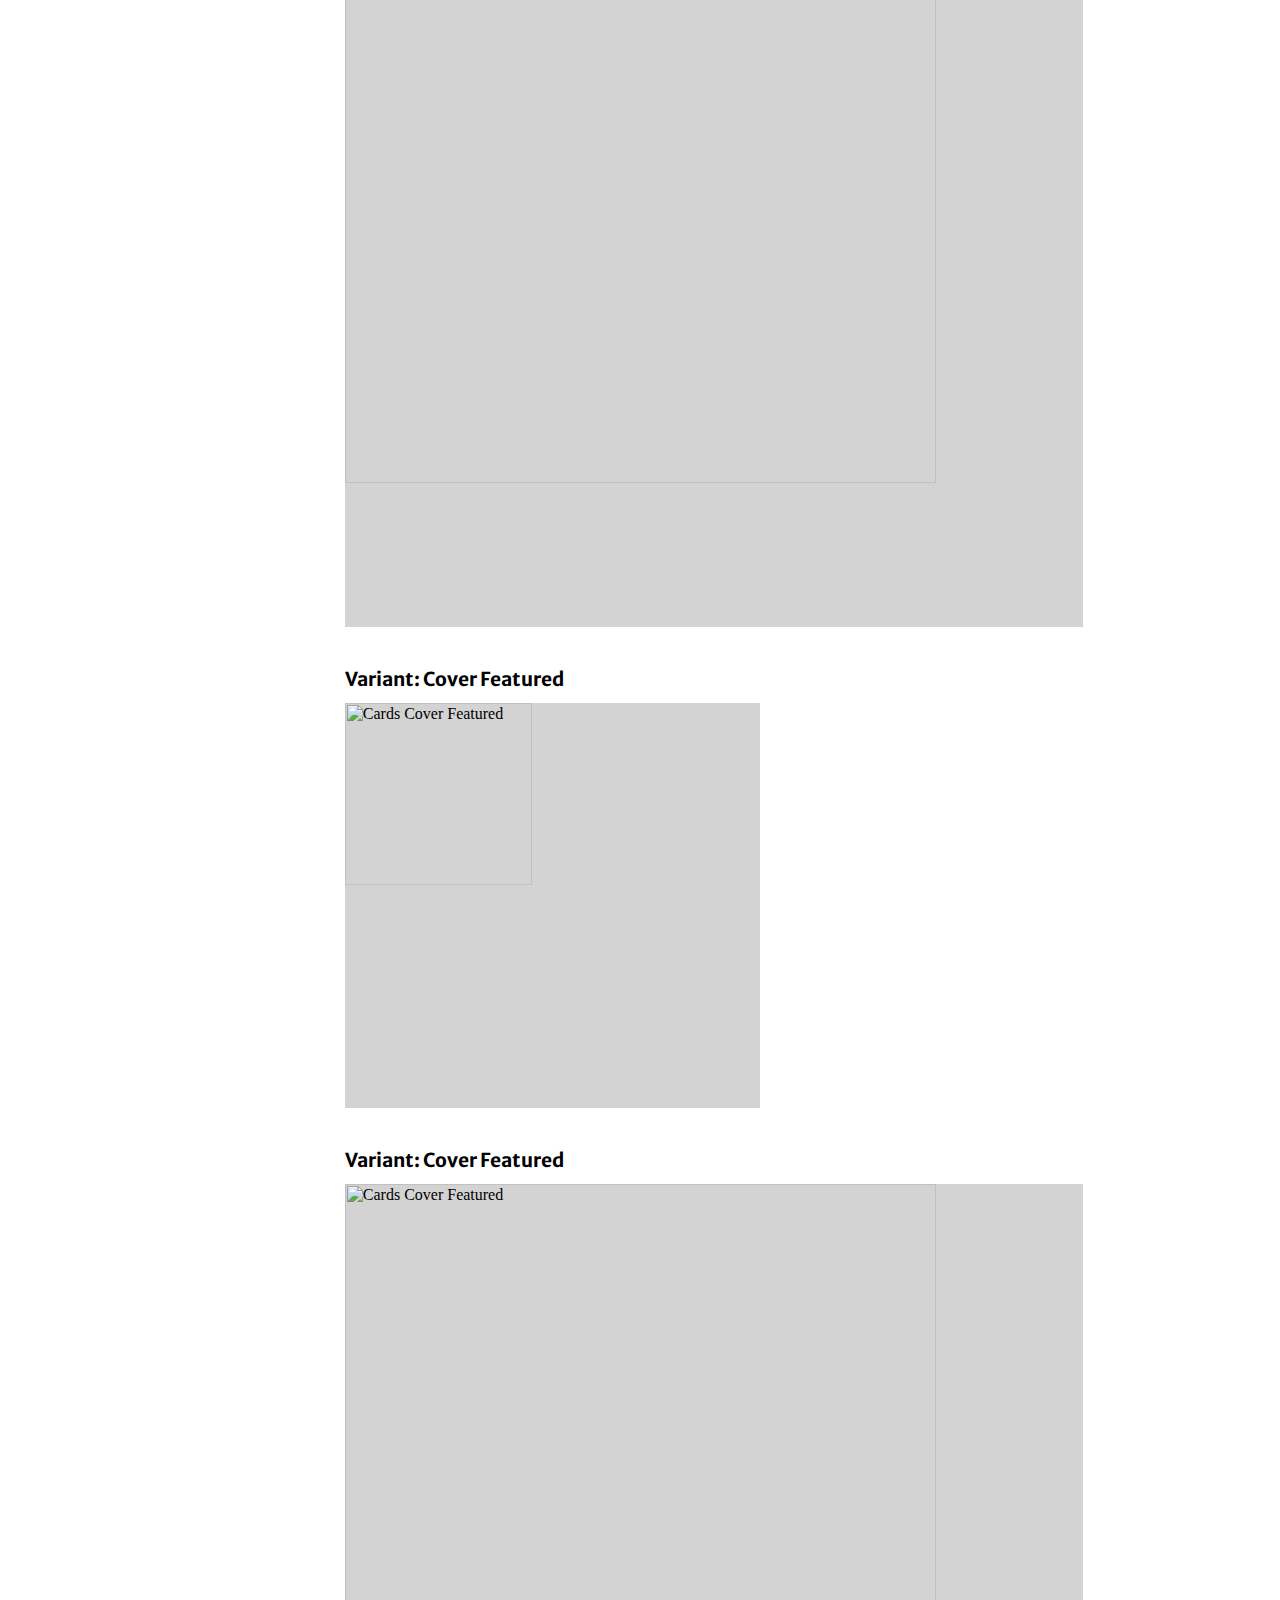
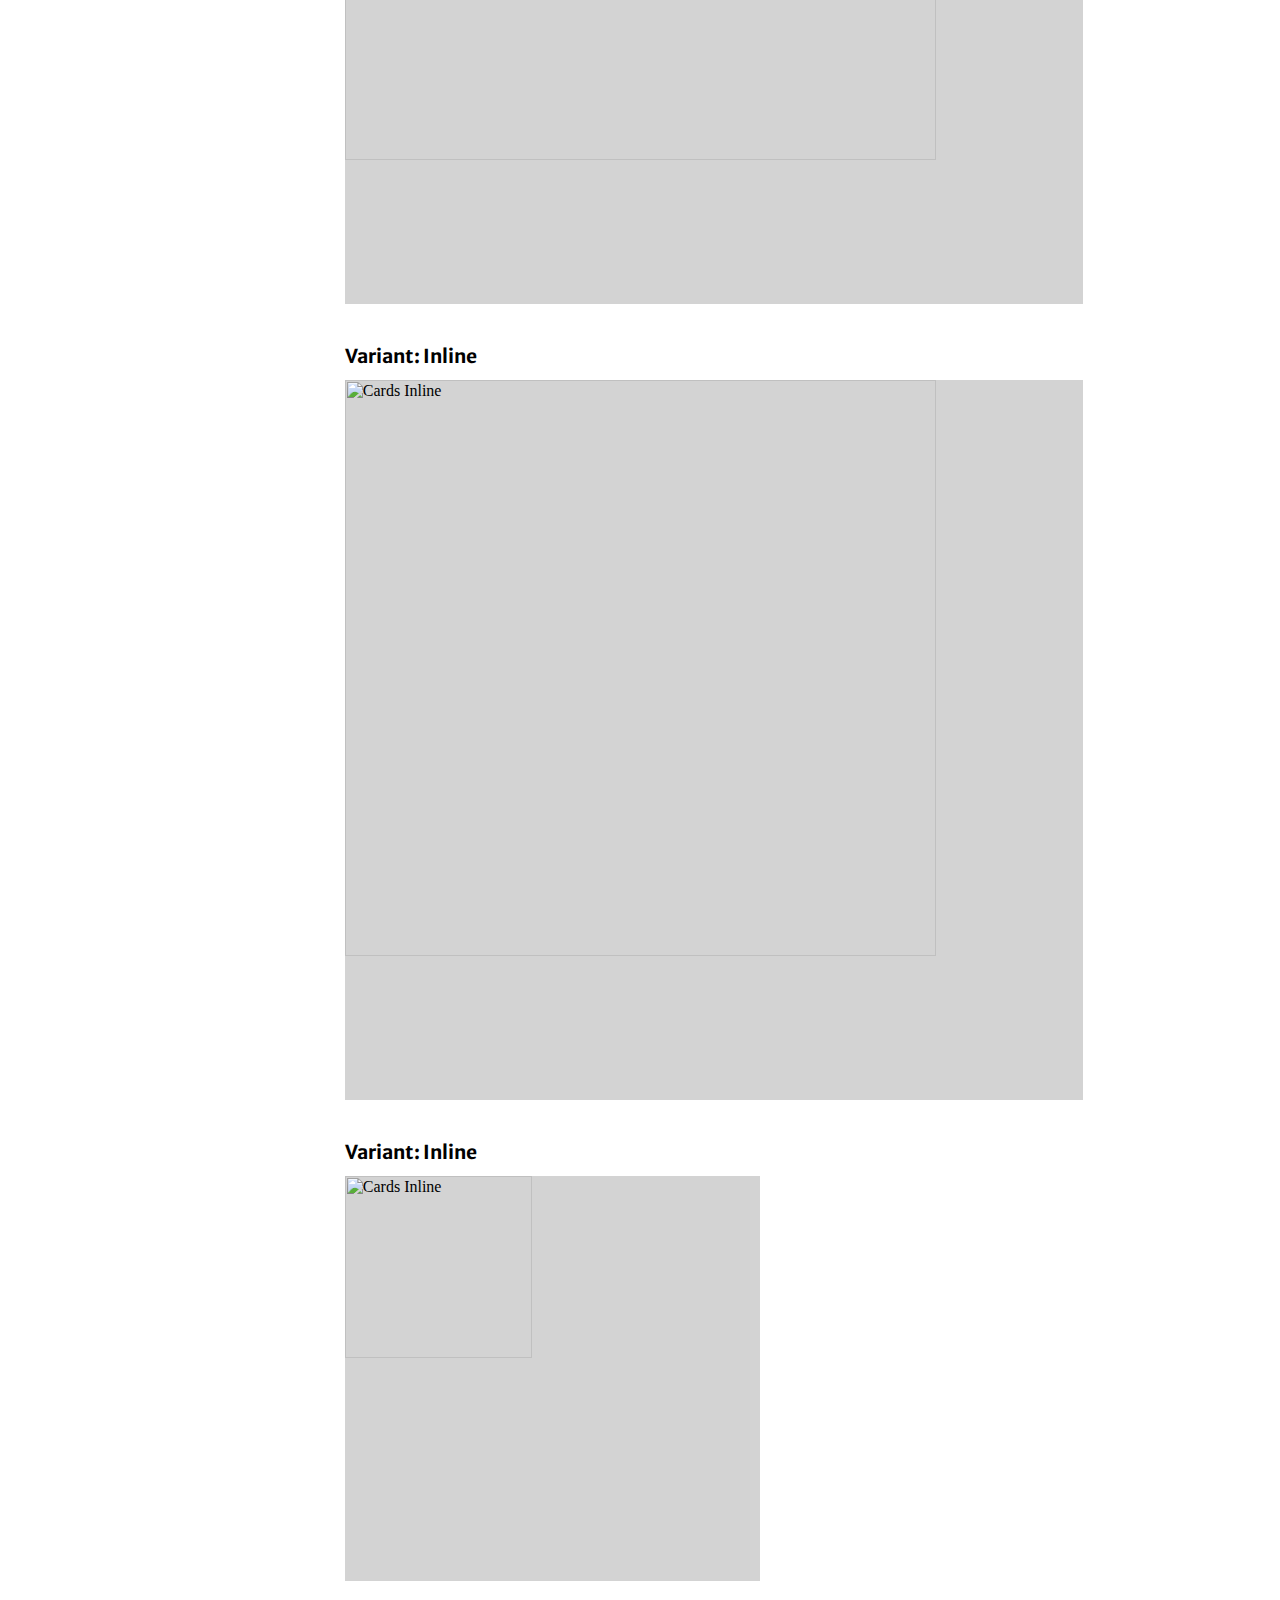
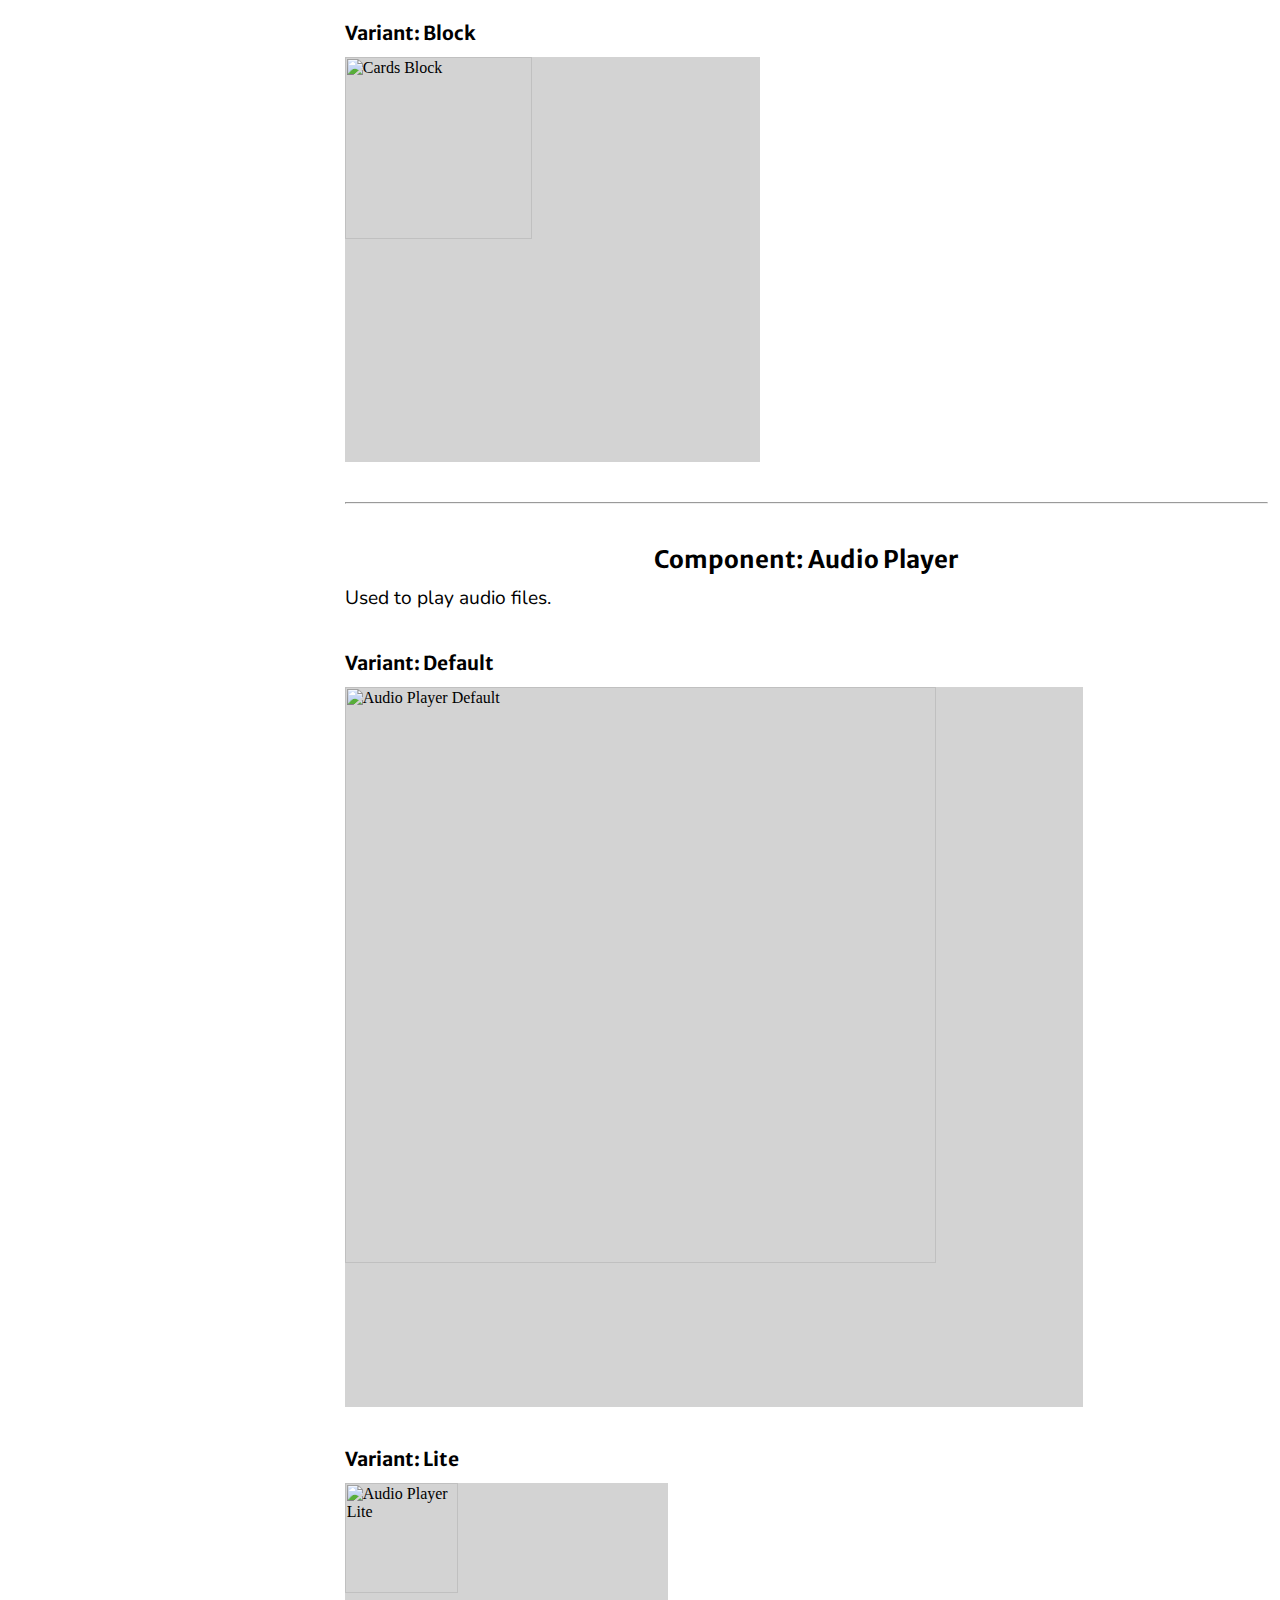
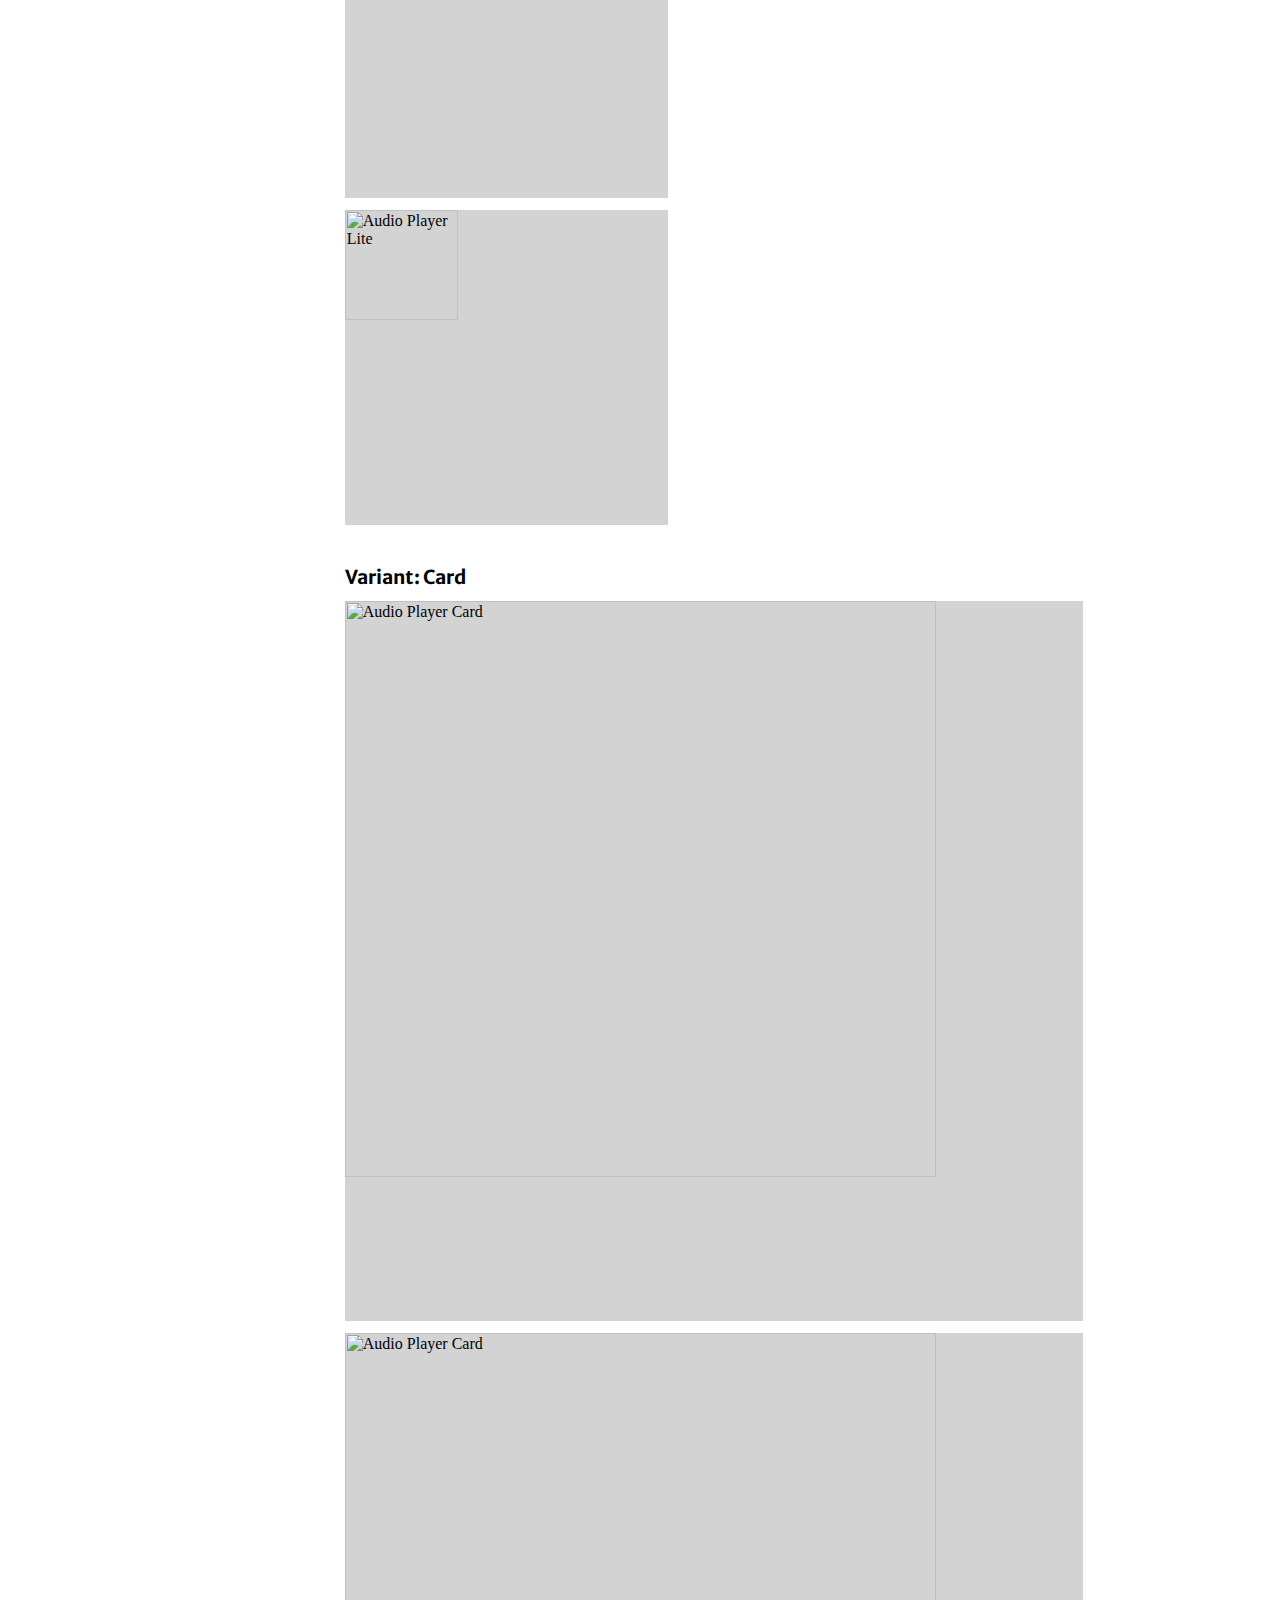
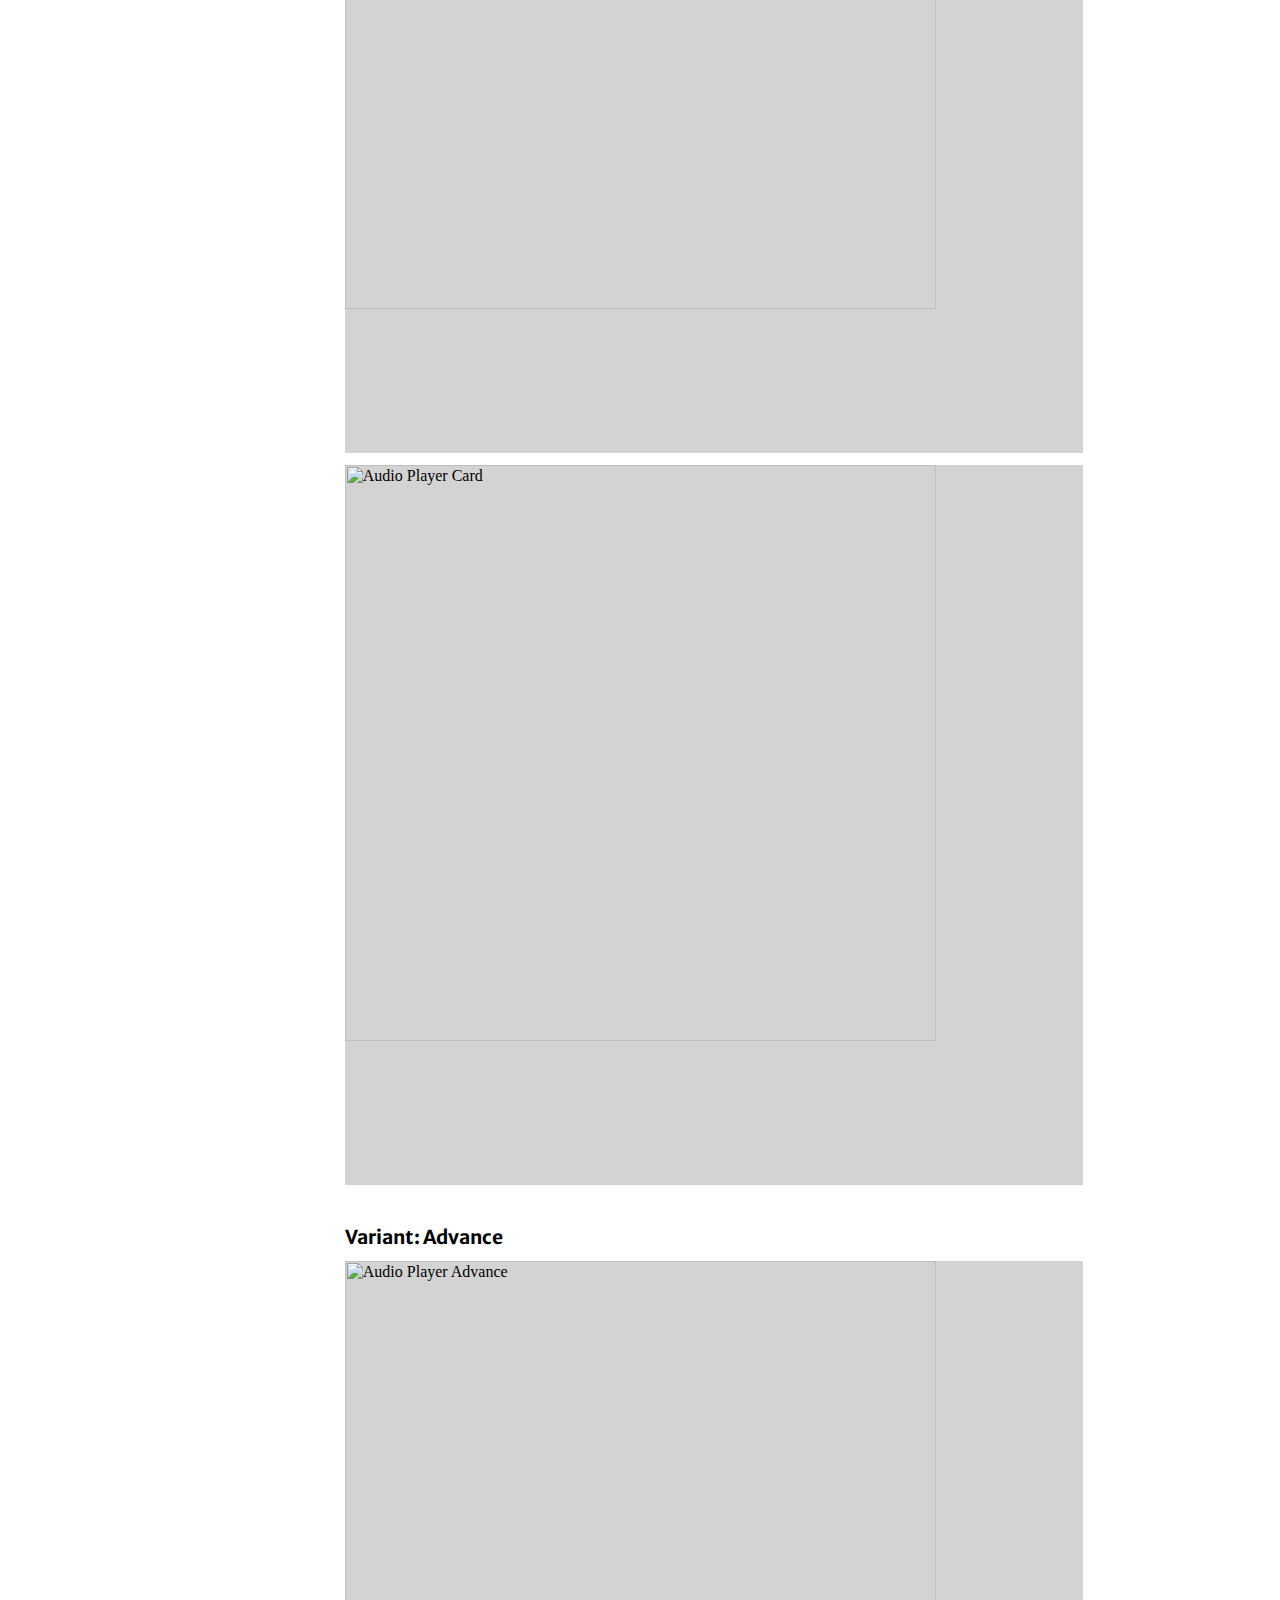
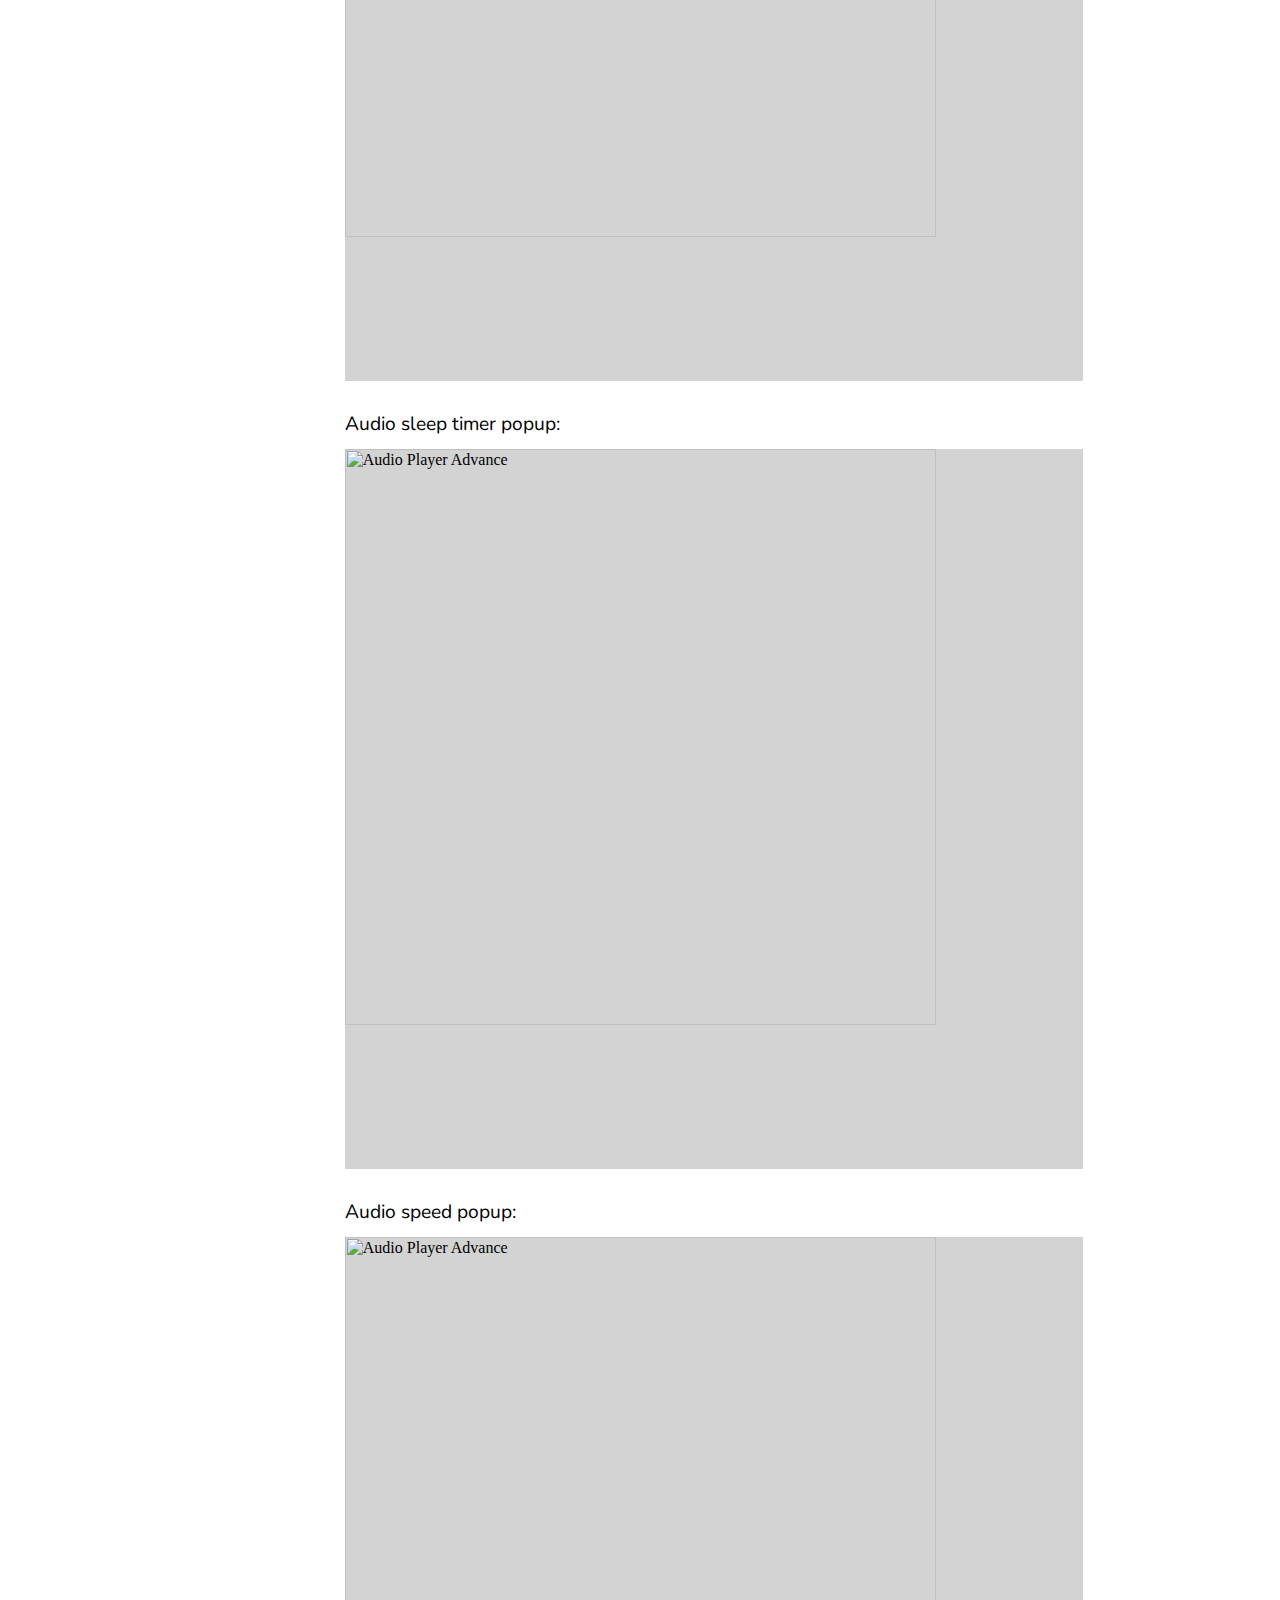
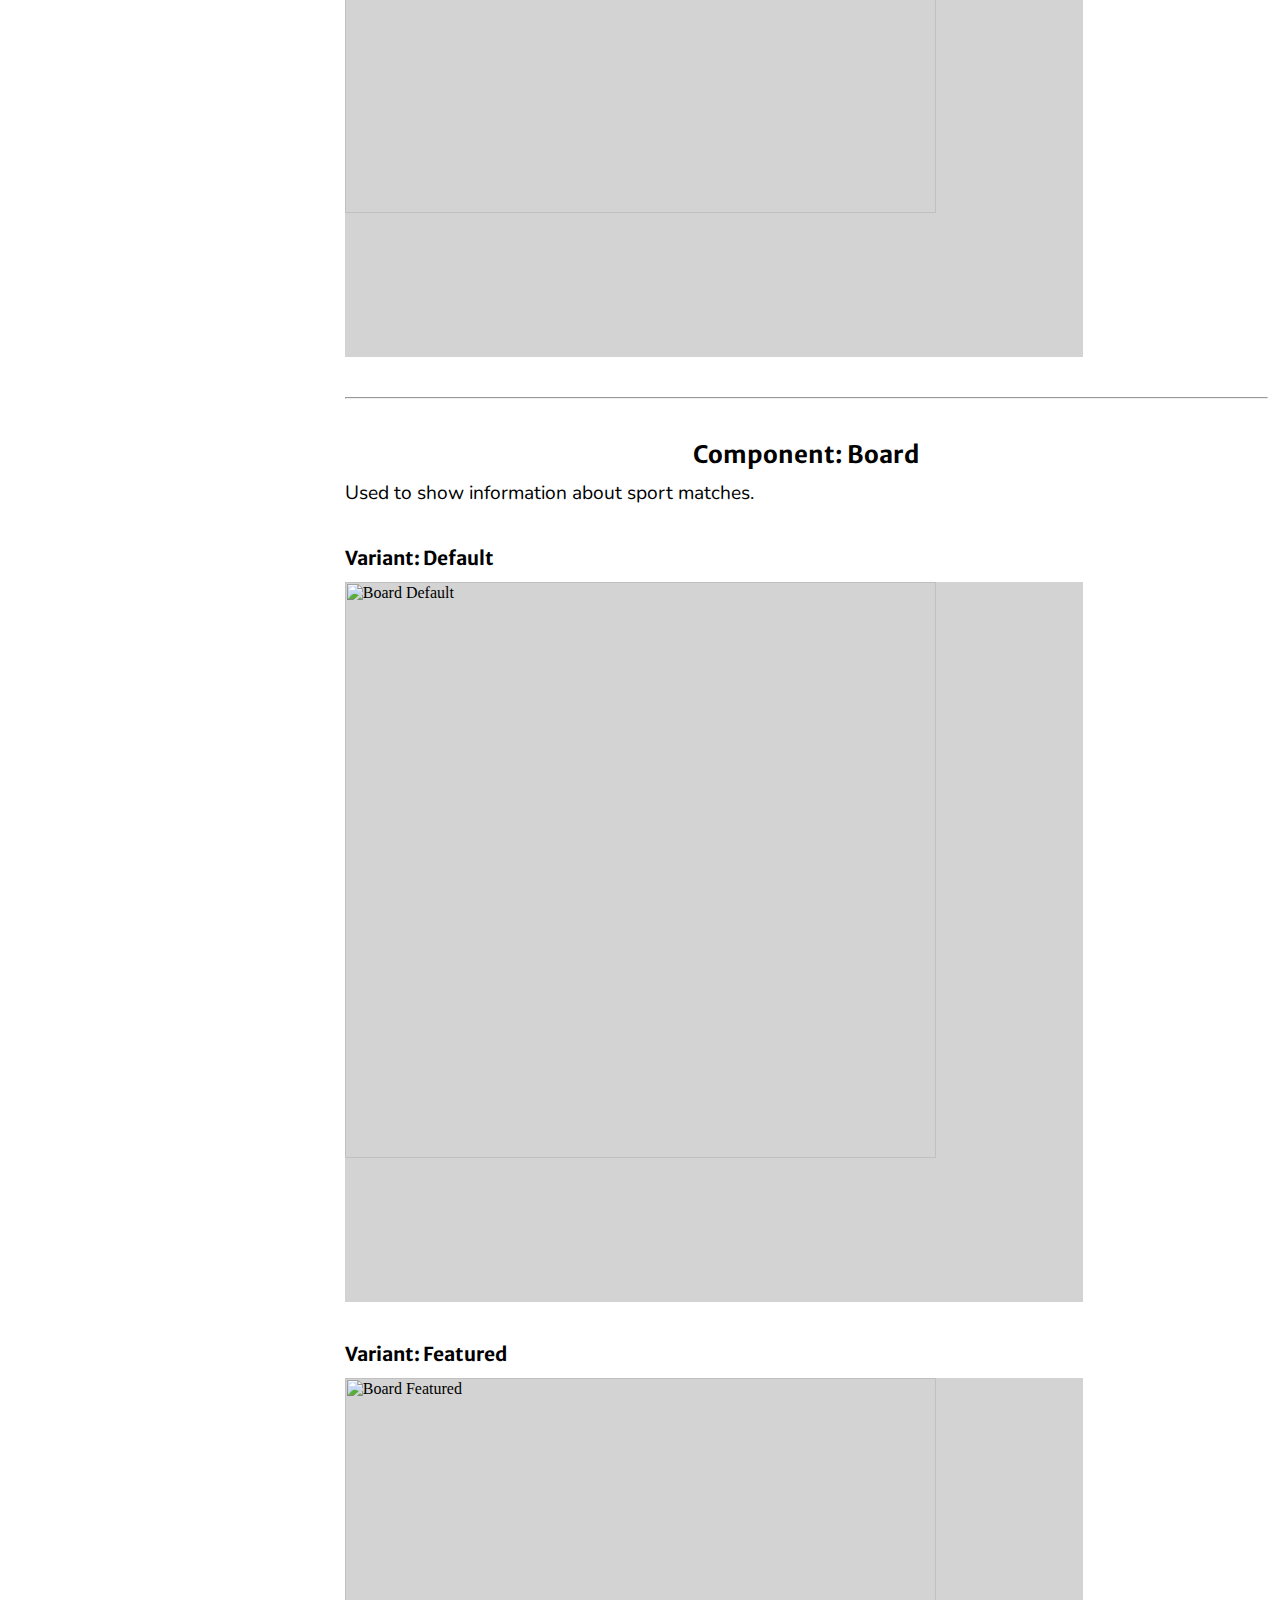
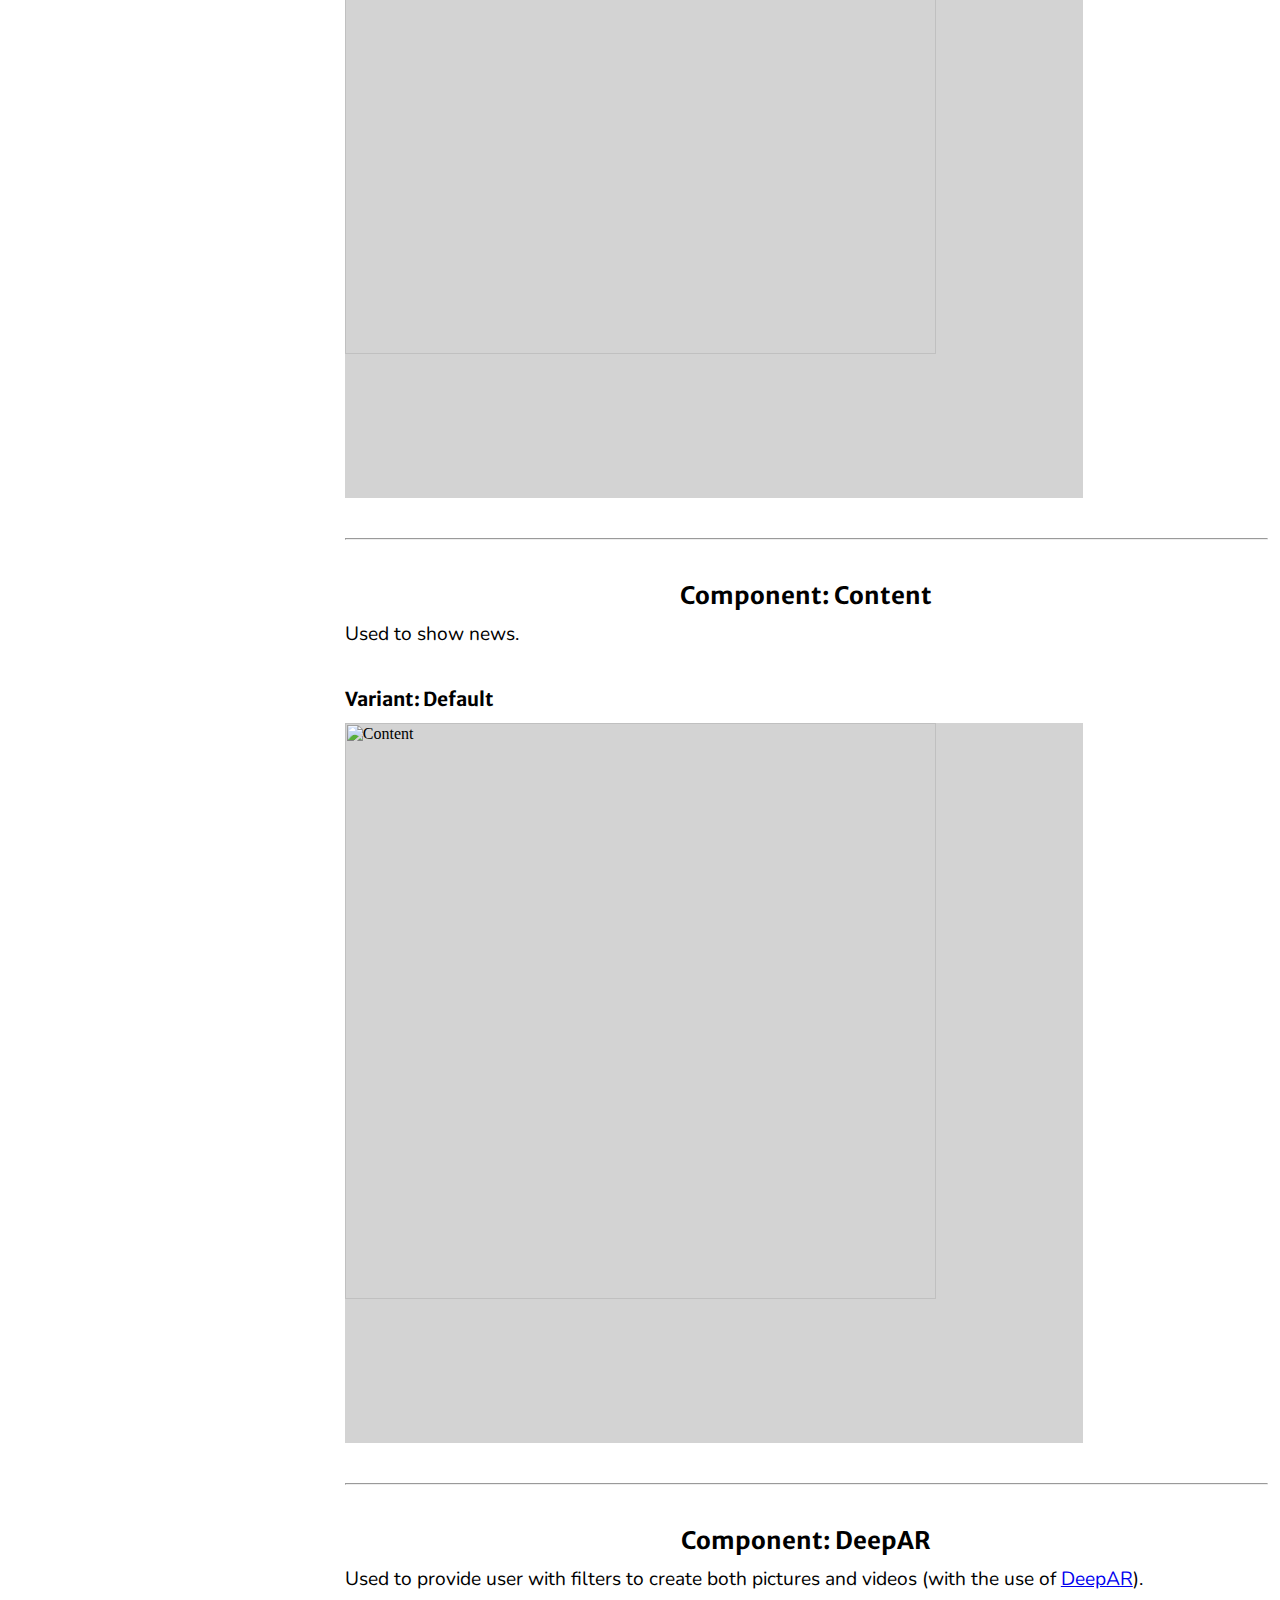
==== commit 85ab4c37: "Nav element active when user scrolls to section." ====
--- a/subrepositories/components/components.html
+++ b/subrepositories/components/components.html
@@ -444,7 +444,7 @@
     
         </section>
     
-        <section id="websites">
+        <section class="component-container" id="websites">
             <h1>Websites</h1>
     
             <p>
--- a/subrepositories/components/styles/styles.css
+++ b/subrepositories/components/styles/styles.css
@@ -4,8 +4,8 @@
   padding: 0;
 }
 
-html {
-  scroll-behavior: smooth;
+html, body {
+  scroll-behavior: auto;
 }
 
 body {
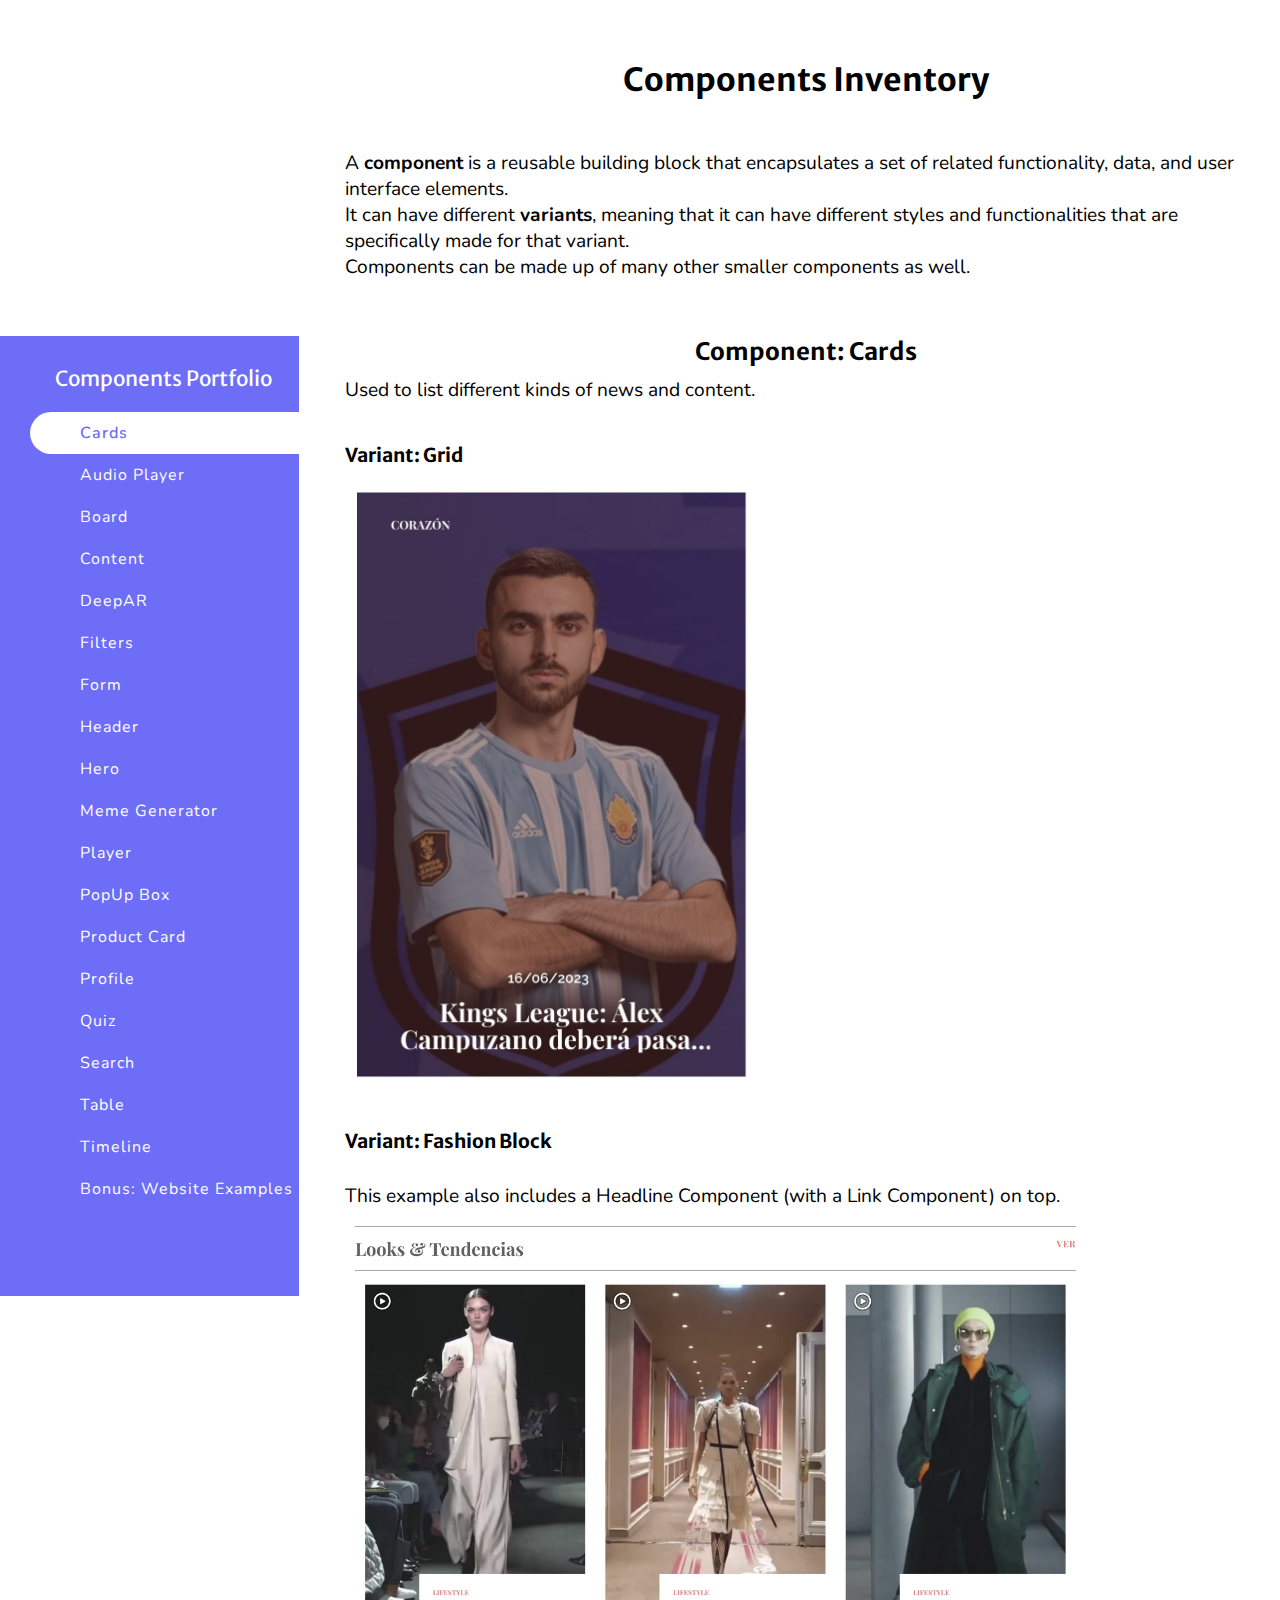
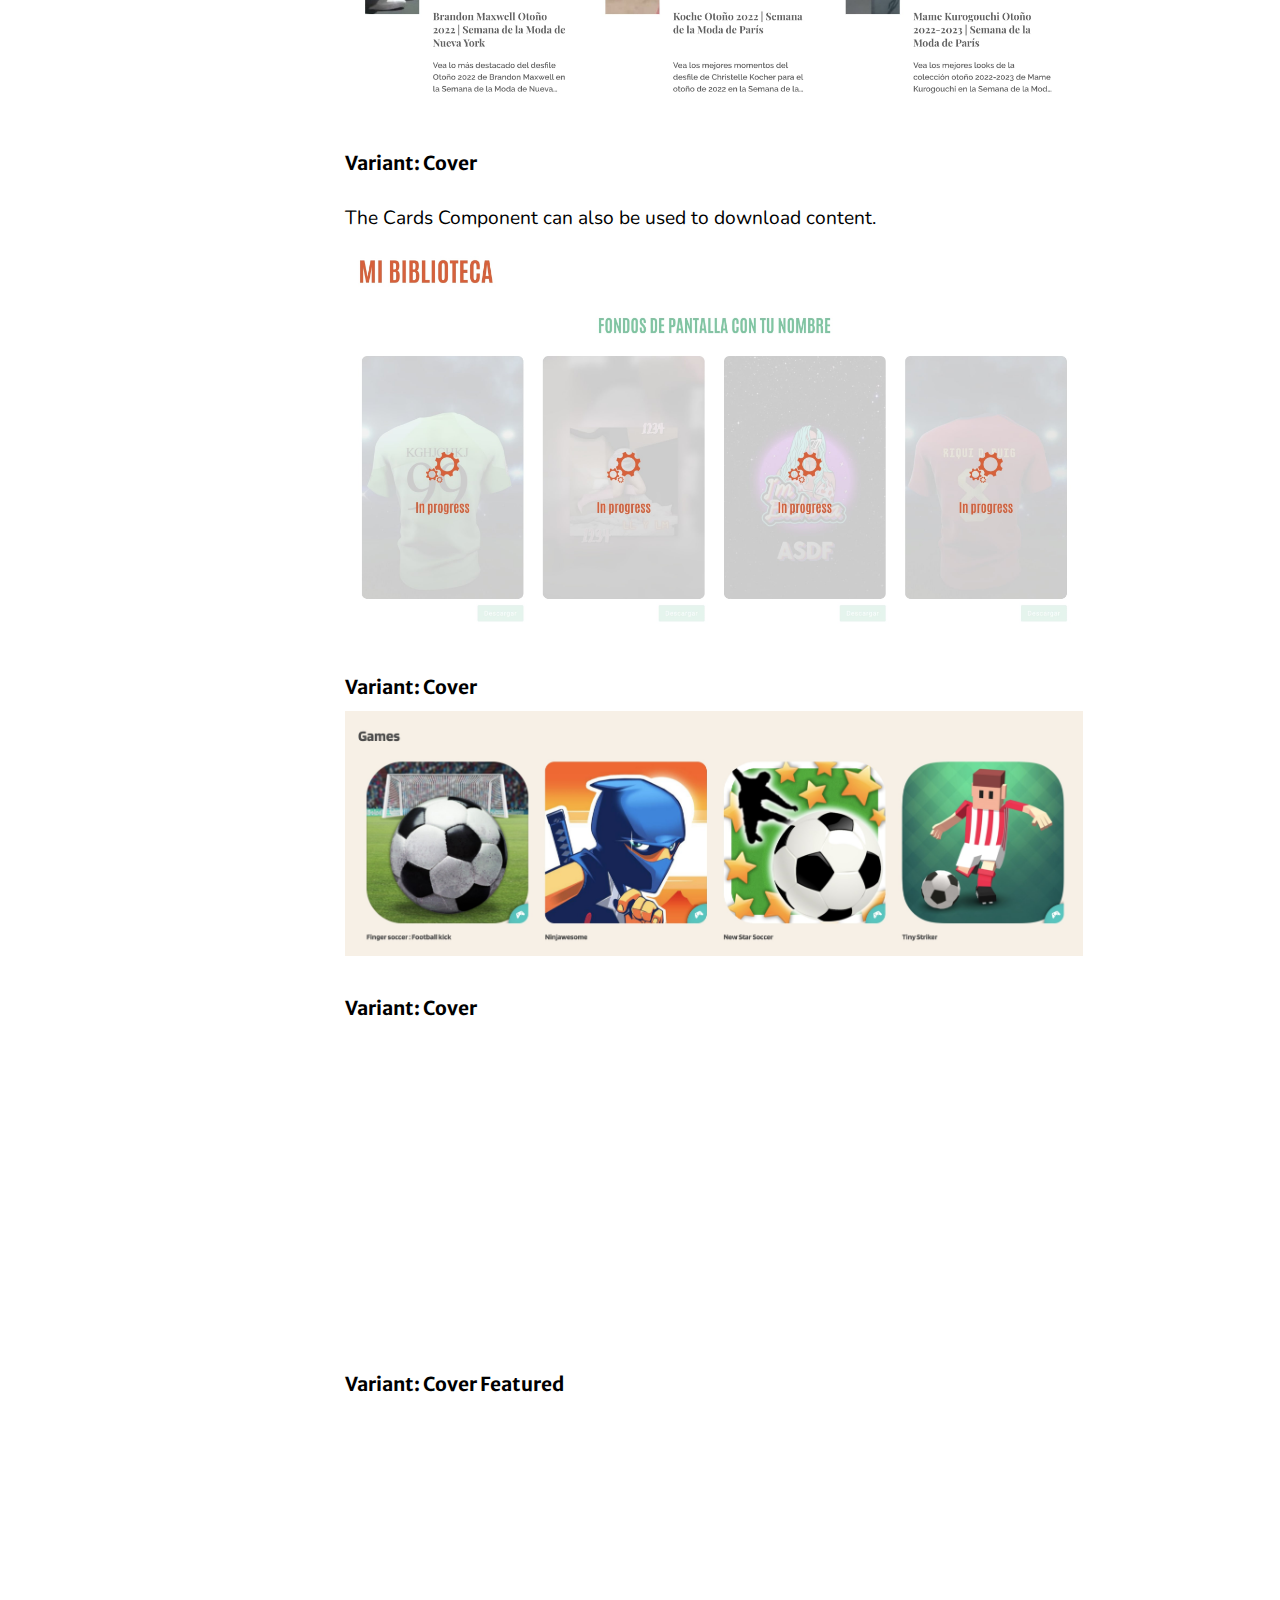
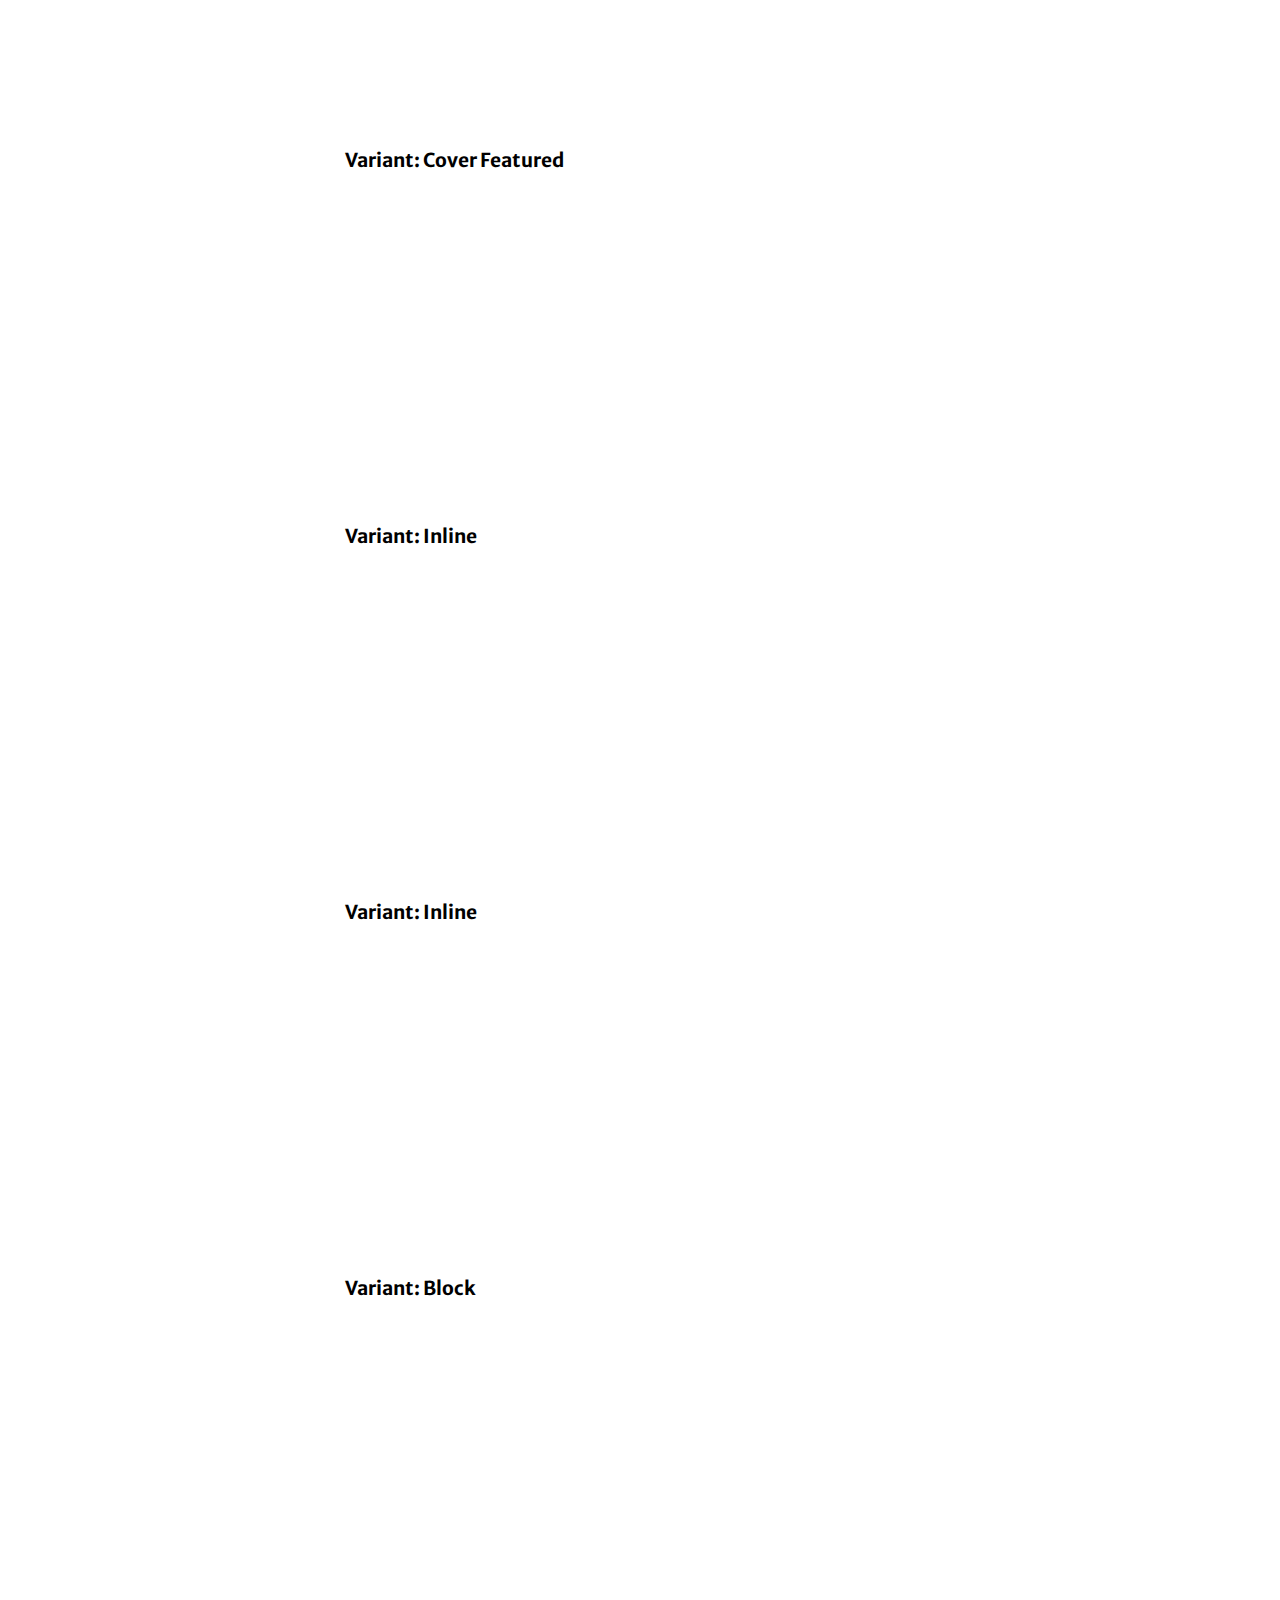
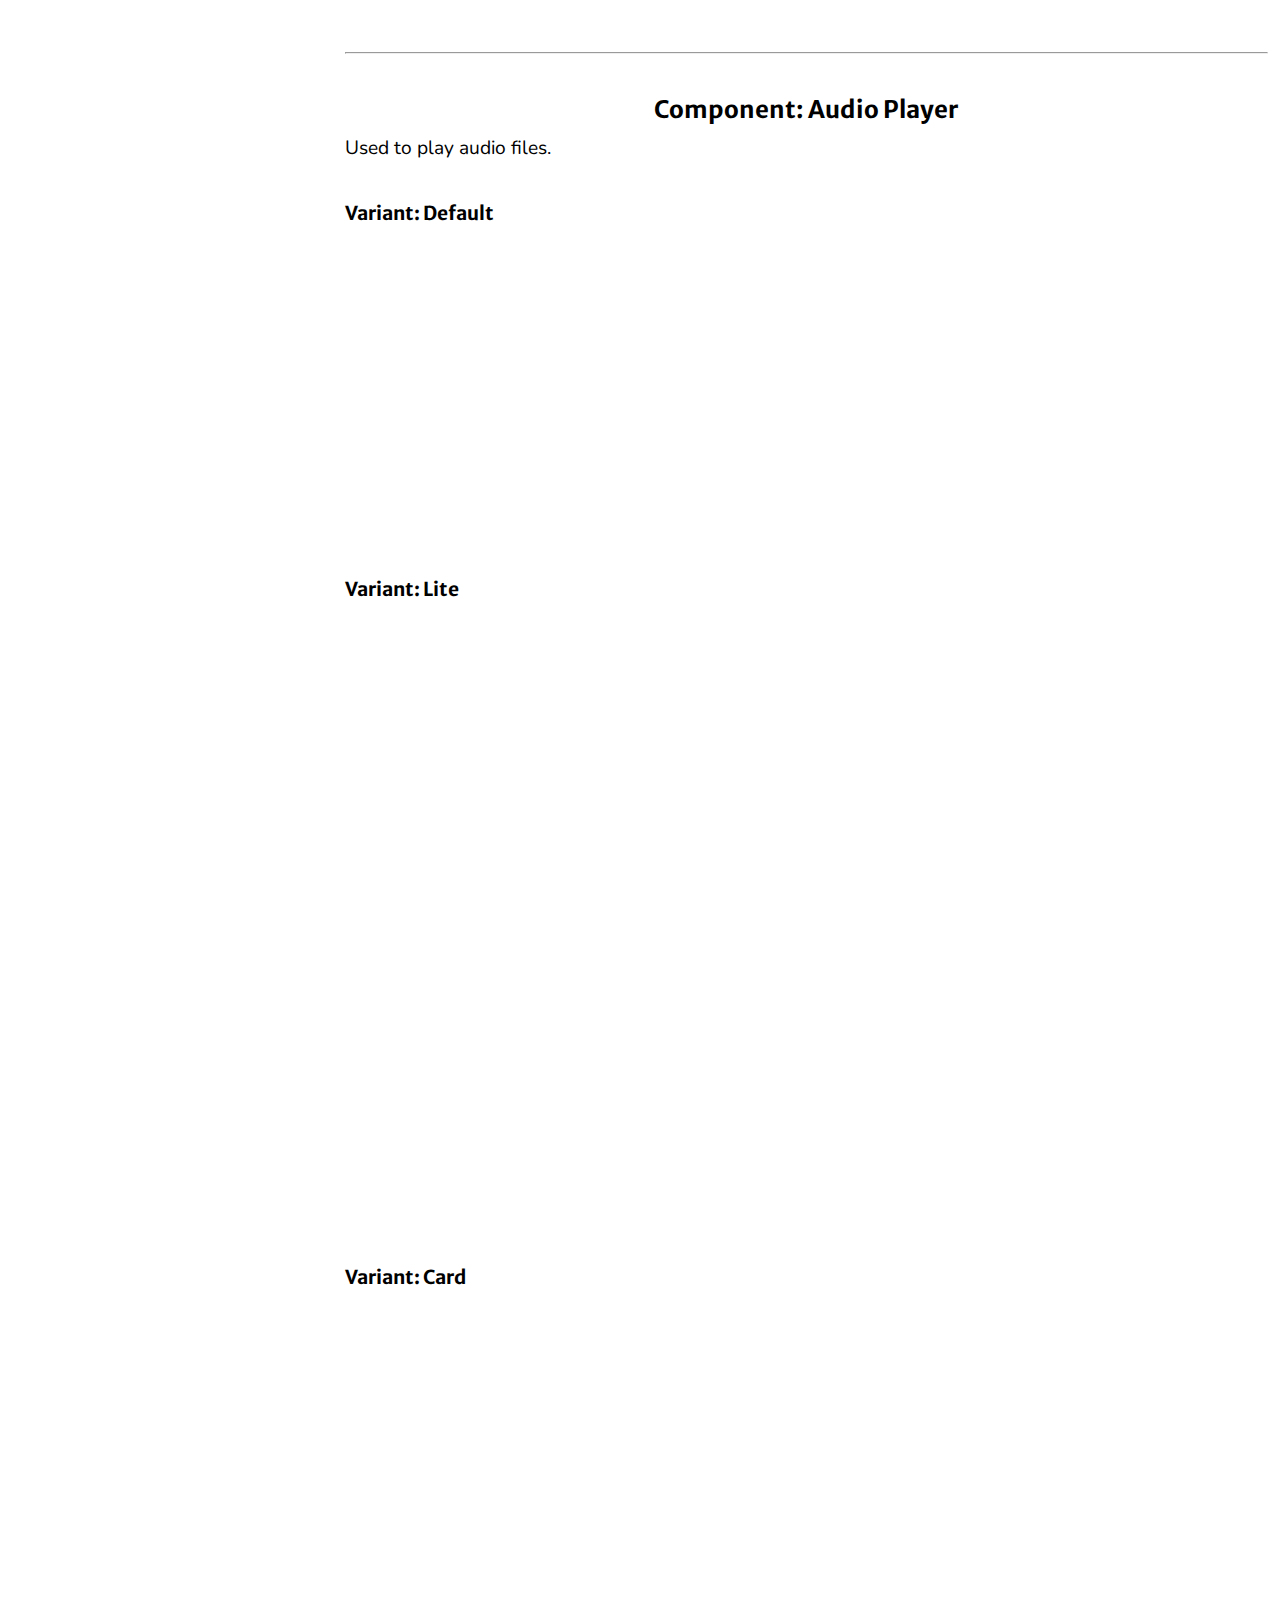
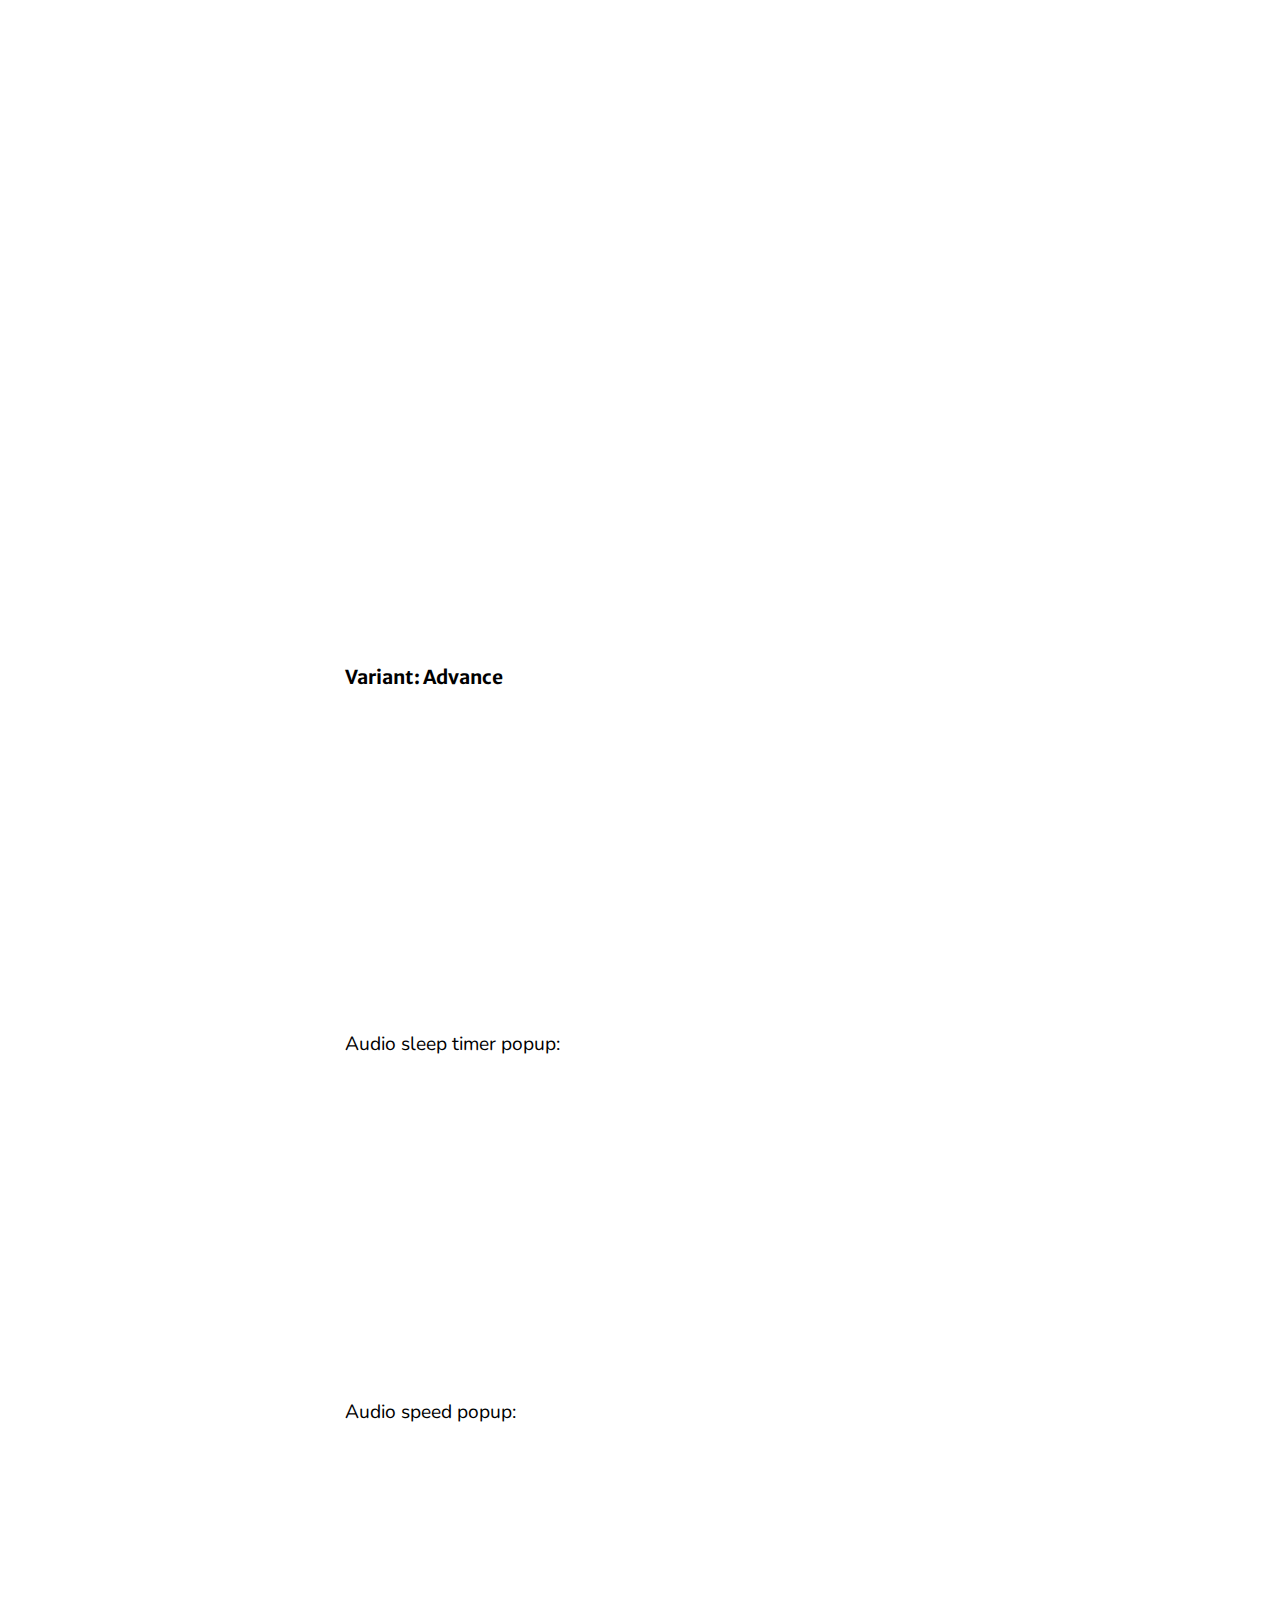
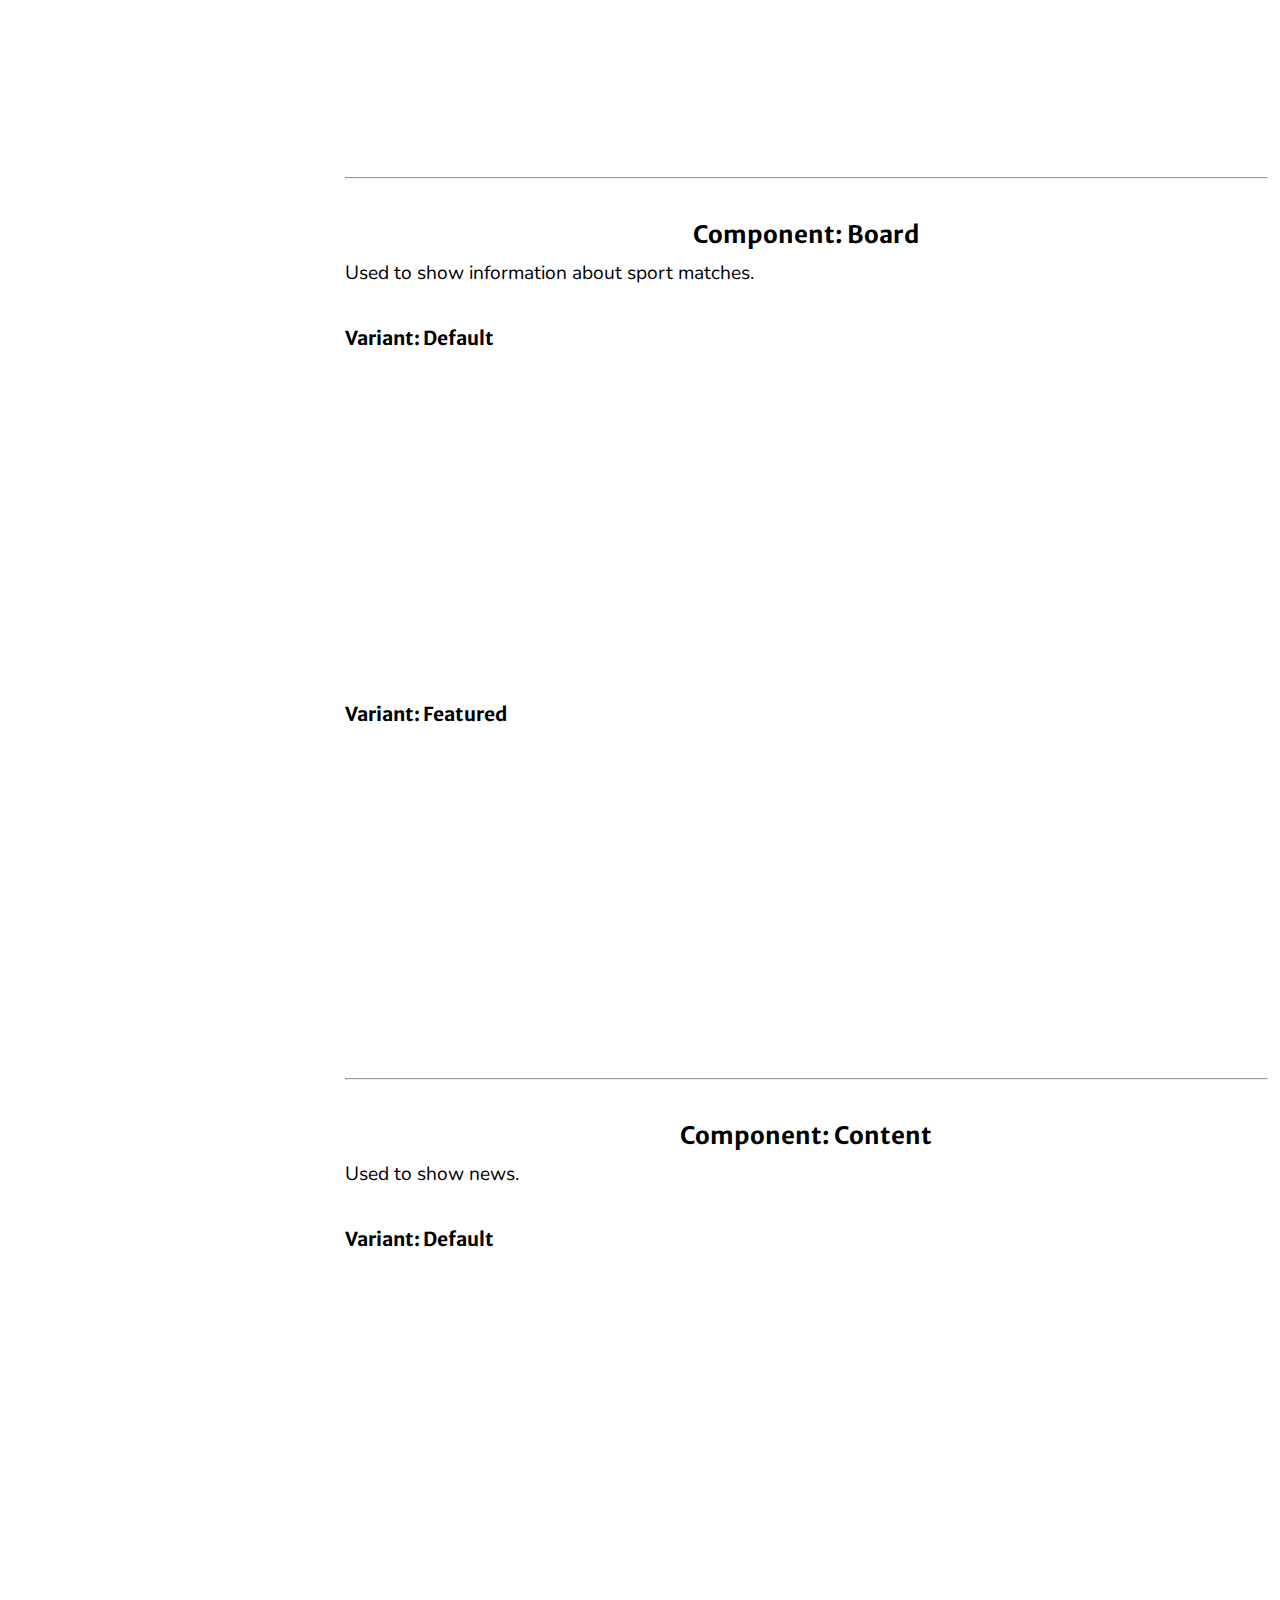
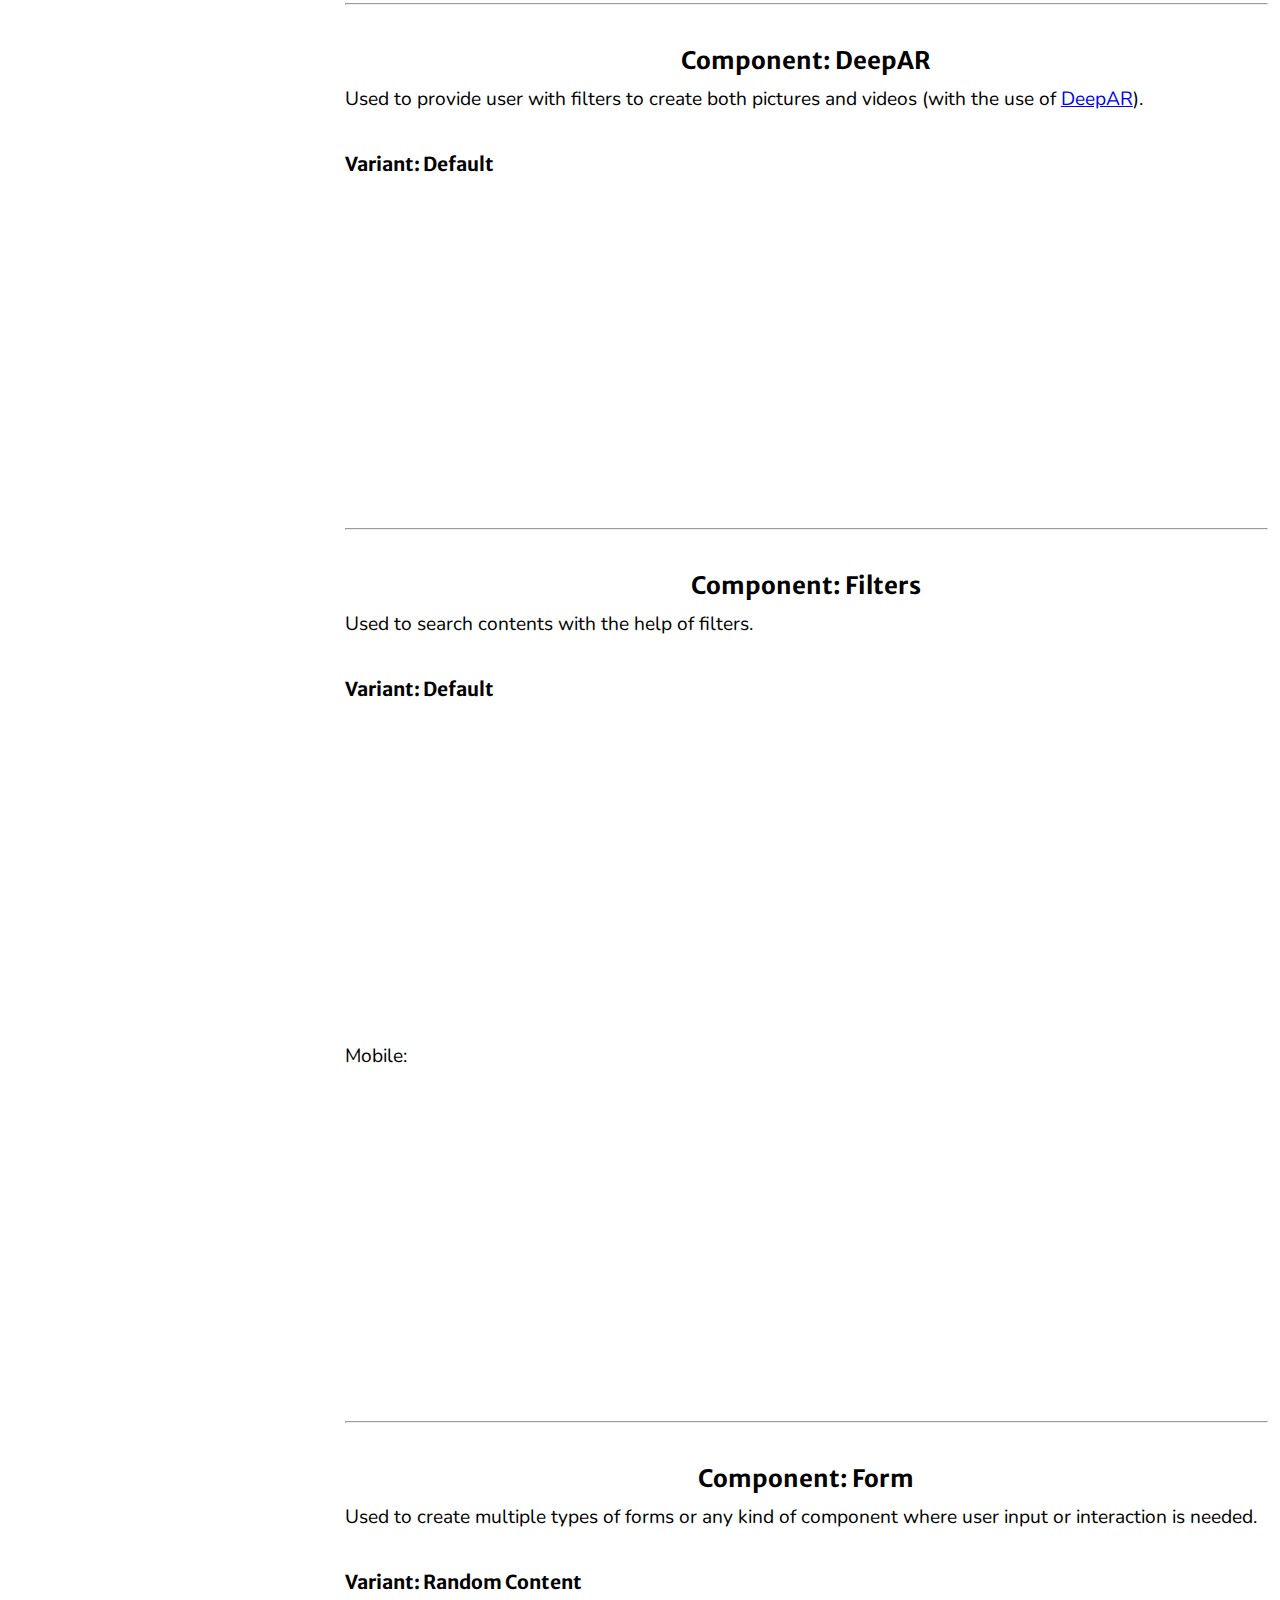
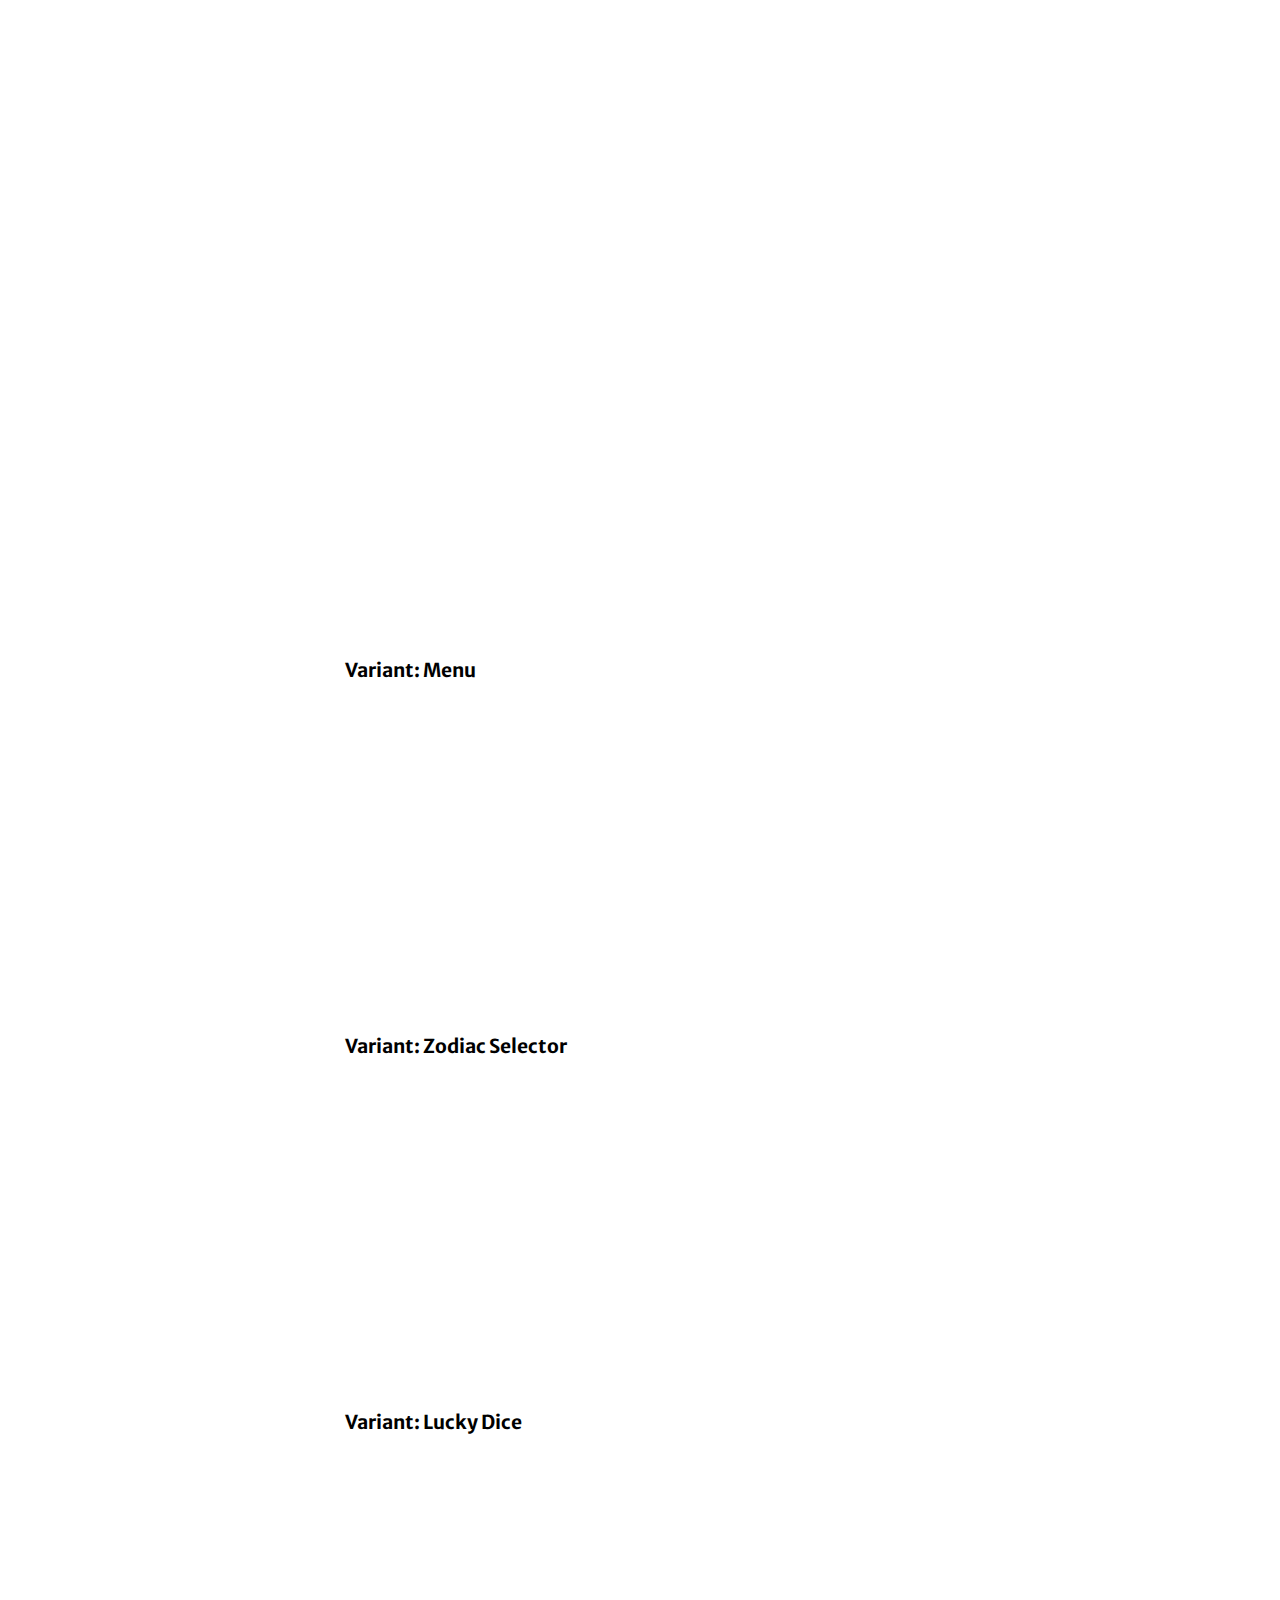
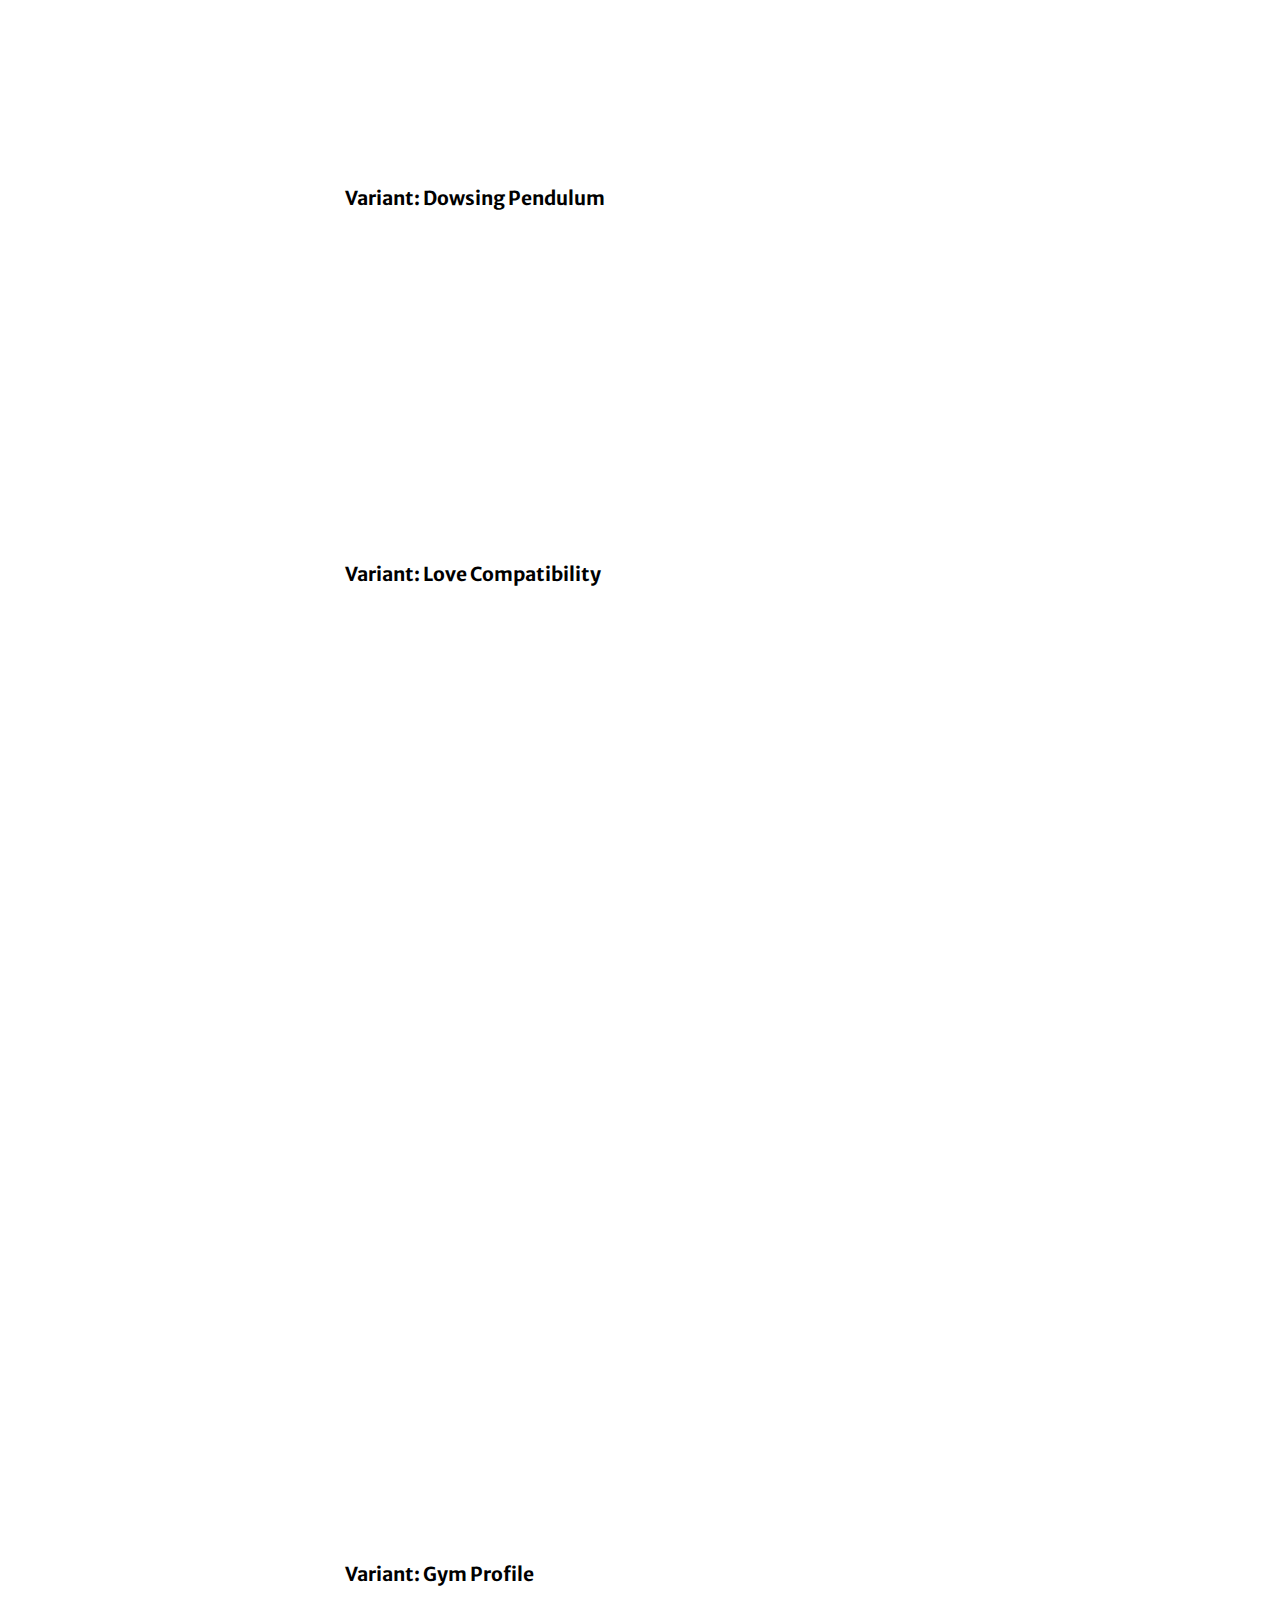
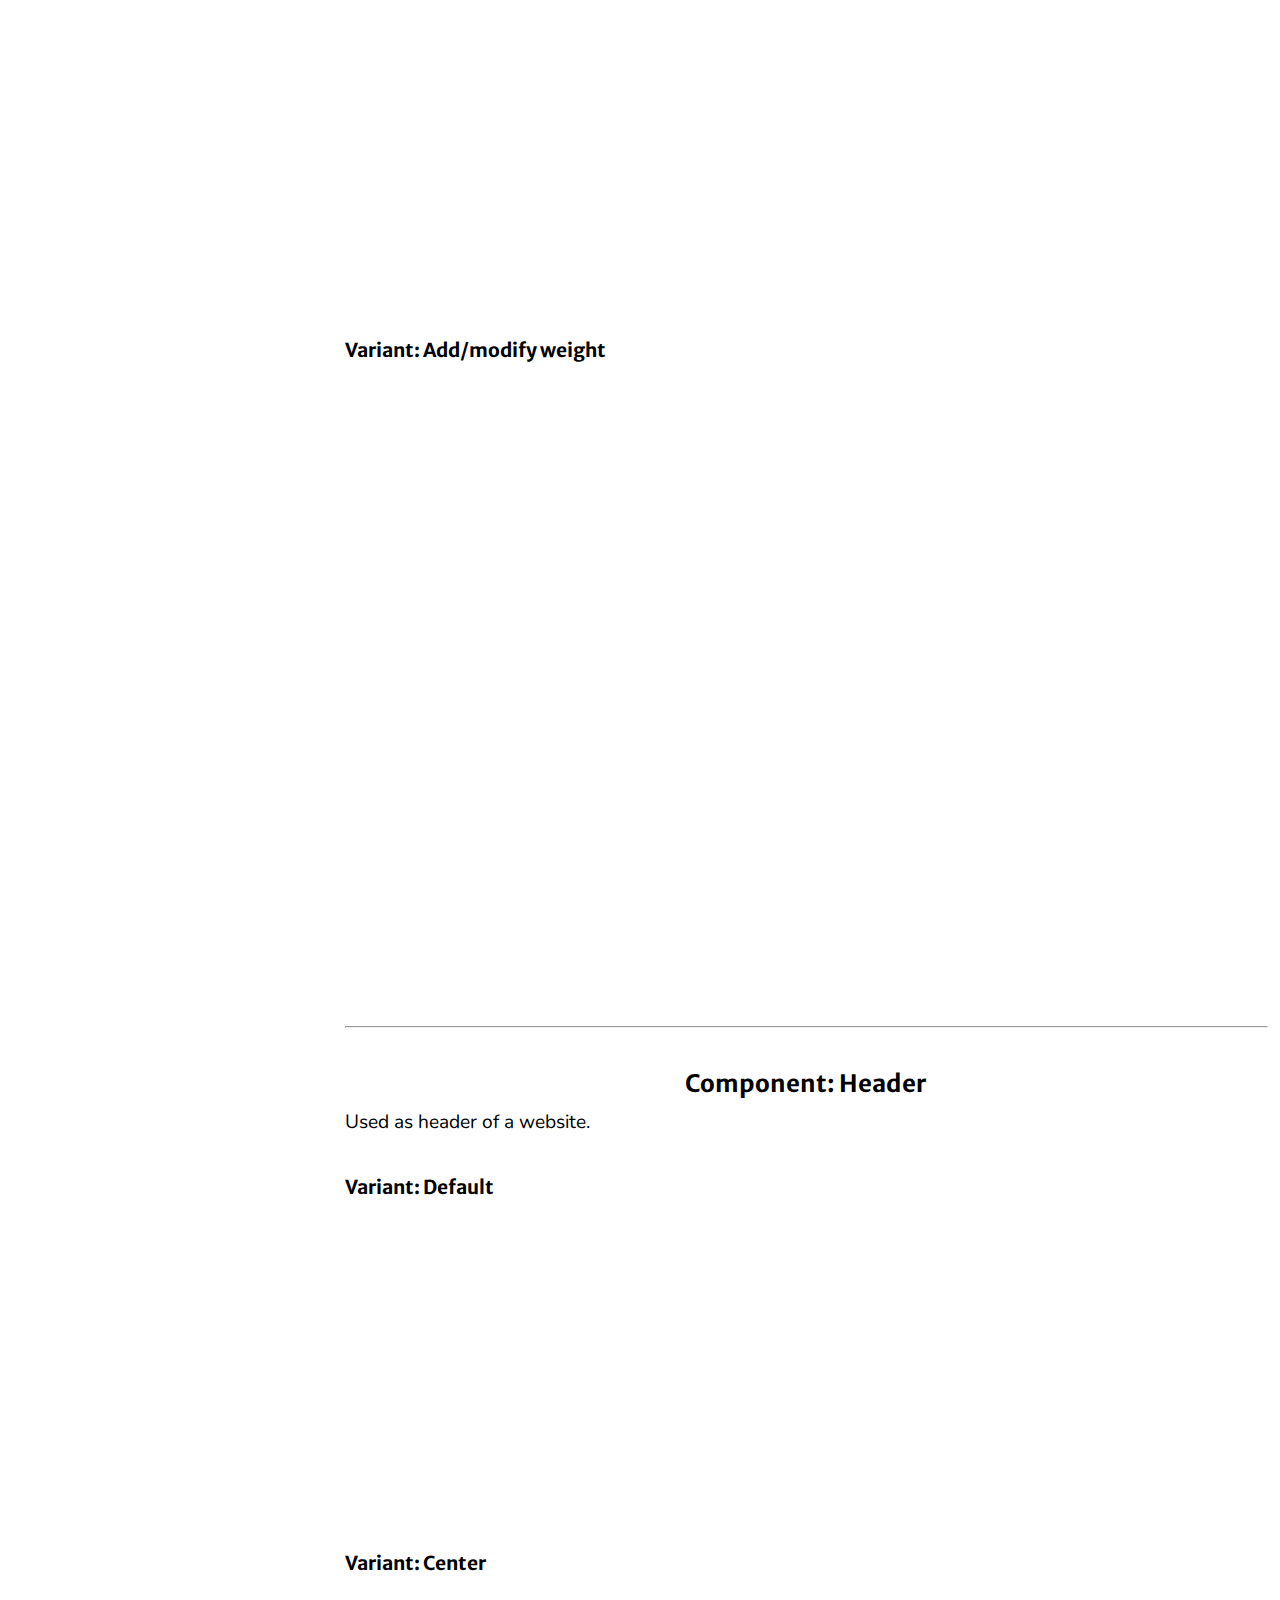
==== commit 72b2d6bd: "png to jpg" ====
--- a/subrepositories/components/components.html
+++ b/subrepositories/components/components.html
@@ -65,54 +65,54 @@
         
                 <div class="component-container__variant">
                     <h4 class="component-container__variant-title">Variant: Grid</h4>
-                    <img class="component-container__variant-image vertical lazy-load" data-src="img/cmp-cards01.png" alt="Cards Grid">
+                    <img class="component-container__variant-image vertical lazy-load" data-src="img/cmp-cards01.jpg" alt="Cards Grid">
                 </div>
     
                 <div class="component-container__variant">
                     <h4 class="component-container__variant-title">Variant: Fashion Block</h4>
                     <p class="component-container__variant-text">This example also includes a Headline Component (with a Link Component) on top.</p>
-                    <img class="component-container__variant-image horizontal lazy-load" data-src="img/cmp-cards02.png" alt="Cards Fashion Block">
+                    <img class="component-container__variant-image horizontal lazy-load" data-src="img/cmp-cards02.jpg" alt="Cards Fashion Block">
                 </div>
     
                 <div class="component-container__variant">
                     <h4 class="component-container__variant-title">Variant: Cover</h4>
                     <p class="component-container__variant-text">The Cards Component can also be used to download content.</p>
-                    <img class="component-container__variant-image horizontal lazy-load" data-src="img/cmp-cards03.png" alt="Cards Cover">
+                    <img class="component-container__variant-image horizontal lazy-load" data-src="img/cmp-cards03.jpg" alt="Cards Cover">
                 </div>
     
                 <div class="component-container__variant">
                     <h4 class="component-container__variant-title">Variant: Cover</h4>
-                    <img class="component-container__variant-image horizontal lazy-load" data-src="img/cmp-cards04.png" alt="Cards Cover">
+                    <img class="component-container__variant-image horizontal lazy-load" data-src="img/cmp-cards04.jpg" alt="Cards Cover">
                 </div>
     
                 <div class="component-container__variant">
                     <h4 class="component-container__variant-title">Variant: Cover</h4>
-                    <img class="component-container__variant-image horizontal lazy-load" data-src="img/cmp-cards05.png" alt="Cards Cover">
+                    <img class="component-container__variant-image horizontal lazy-load" data-src="img/cmp-cards05.jpg" alt="Cards Cover">
                 </div>
     
                 <div class="component-container__variant">
                     <h4 class="component-container__variant-title">Variant: Cover Featured</h4>
-                    <img class="component-container__variant-image vertical lazy-load" data-src="img/cmp-cards06.png" alt="Cards Cover Featured">
+                    <img class="component-container__variant-image vertical lazy-load" data-src="img/cmp-cards06.jpg" alt="Cards Cover Featured">
                 </div>
     
                 <div class="component-container__variant">
                     <h4 class="component-container__variant-title">Variant: Cover Featured</h4>
-                    <img class="component-container__variant-image horizontal lazy-load" data-src="img/cmp-cards07.png" alt="Cards Cover Featured">
+                    <img class="component-container__variant-image horizontal lazy-load" data-src="img/cmp-cards07.jpg" alt="Cards Cover Featured">
                 </div>
     
                 <div class="component-container__variant">
                     <h4 class="component-container__variant-title">Variant: Inline</h4>
-                    <img class="component-container__variant-image horizontal lazy-load" data-src="img/cmp-cards08.png" alt="Cards Inline">
+                    <img class="component-container__variant-image horizontal lazy-load" data-src="img/cmp-cards08.jpg" alt="Cards Inline">
                 </div>
     
                 <div class="component-container__variant">
                     <h4 class="component-container__variant-title">Variant: Inline</h4>
-                    <img class="component-container__variant-image vertical lazy-load" data-src="img/cmp-cards09.png" alt="Cards Inline">
+                    <img class="component-container__variant-image vertical lazy-load" data-src="img/cmp-cards09.jpg" alt="Cards Inline">
                 </div>
     
                 <div class="component-container__variant">
                     <h4 class="component-container__variant-title">Variant: Block</h4>
-                    <img class="component-container__variant-image vertical lazy-load" data-src="img/cmp-cards12.png" alt="Cards Block">
+                    <img class="component-container__variant-image vertical lazy-load" data-src="img/cmp-cards12.jpg" alt="Cards Block">
                 </div>
             </div>
     
@@ -124,29 +124,29 @@
         
                 <div class="component-container__variant">
                     <h4 class="component-container__variant-title">Variant: Default</h4>
-                    <img class="component-container__variant-image horizontal lazy-load" data-src="img/cmp-audio-player_default01.png" alt="Audio Player Default">
+                    <img class="component-container__variant-image horizontal lazy-load" data-src="img/cmp-audio-player_default01.jpg" alt="Audio Player Default">
                 </div>
     
                 <div class="component-container__variant">
                     <h4 class="component-container__variant-title">Variant: Lite</h4>
-                    <img class="component-container__variant-image small-horizontal lazy-load" data-src="img/cmp-audio-player_lite01.png" alt="Audio Player Lite">
-                    <img class="component-container__variant-image small-horizontal lazy-load" data-src="img/cmp-audio-player_lite02.png" alt="Audio Player Lite">
+                    <img class="component-container__variant-image small-horizontal lazy-load" data-src="img/cmp-audio-player_lite01.jpg" alt="Audio Player Lite">
+                    <img class="component-container__variant-image small-horizontal lazy-load" data-src="img/cmp-audio-player_lite02.jpg" alt="Audio Player Lite">
                 </div>
     
                 <div class="component-container__variant">
                     <h4 class="component-container__variant-title">Variant: Card</h4>
-                    <img class="component-container__variant-image horizontal lazy-load" data-src="img/cmp-audio-player_card01.png" alt="Audio Player Card">
-                    <img class="component-container__variant-image horizontal lazy-load" data-src="img/cmp-audio-player_card02.png" alt="Audio Player Card">
-                    <img class="component-container__variant-image horizontal lazy-load" data-src="img/cmp-audio-player_card03.png" alt="Audio Player Card">
+                    <img class="component-container__variant-image horizontal lazy-load" data-src="img/cmp-audio-player_card01.jpg" alt="Audio Player Card">
+                    <img class="component-container__variant-image horizontal lazy-load" data-src="img/cmp-audio-player_card02.jpg" alt="Audio Player Card">
+                    <img class="component-container__variant-image horizontal lazy-load" data-src="img/cmp-audio-player_card03.jpg" alt="Audio Player Card">
                 </div>
     
                 <div class="component-container__variant">
                     <h4 class="component-container__variant-title">Variant: Advance</h4>
-                    <img class="component-container__variant-image horizontal lazy-load" data-src="img/cmp-audio-player_advance01.png" alt="Audio Player Advance">
+                    <img class="component-container__variant-image horizontal lazy-load" data-src="img/cmp-audio-player_advance01.jpg" alt="Audio Player Advance">
                     <p class="component-container__variant-text">Audio sleep timer popup:</p>
-                    <img class="component-container__variant-image horizontal lazy-load" data-src="img/cmp-audio-player_advance02.png" alt="Audio Player Advance">
+                    <img class="component-container__variant-image horizontal lazy-load" data-src="img/cmp-audio-player_advance02.jpg" alt="Audio Player Advance">
                     <p class="component-container__variant-text">Audio speed popup:</p>
-                    <img class="component-container__variant-image horizontal lazy-load" data-src="img/cmp-audio-player_advance03.png" alt="Audio Player Advance">
+                    <img class="component-container__variant-image horizontal lazy-load" data-src="img/cmp-audio-player_advance03.jpg" alt="Audio Player Advance">
                 </div>
             </div>
     
@@ -158,12 +158,12 @@
         
                 <div class="component-container__variant">
                     <h4 class="component-container__variant-title">Variant: Default</h4>
-                    <img class="component-container__variant-image horizontal lazy-load" data-src="img/cmp-board_default01.png" alt="Board Default">
+                    <img class="component-container__variant-image horizontal lazy-load" data-src="img/cmp-board_default01.jpg" alt="Board Default">
                 </div>
     
                 <div class="component-container__variant">
                     <h4 class="component-container__variant-title">Variant: Featured</h4>
-                    <img class="component-container__variant-image horizontal lazy-load" data-src="img/cmp-board_featured01.png" alt="Board Featured">
+                    <img class="component-container__variant-image horizontal lazy-load" data-src="img/cmp-board_featured01.jpg" alt="Board Featured">
                 </div>
             </div>
     
@@ -175,7 +175,7 @@
     
                 <div class="component-container__variant">
                     <h4 class="component-container__variant-title">Variant: Default</h4>
-                    <img class="component-container__variant-image horizontal lazy-load" data-src="img/cmp-content-new_default01.png" alt="Content">
+                    <img class="component-container__variant-image horizontal lazy-load" data-src="img/cmp-content-new_default01.jpg" alt="Content">
                 </div>
             </div>
     
@@ -187,7 +187,7 @@
     
                 <div class="component-container__variant">
                     <h4 class="component-container__variant-title">Variant: Default</h4>
-                    <img class="component-container__variant-image horizontal lazy-load" data-src="img/cmp-deepar01.png" alt="DeepAR">
+                    <img class="component-container__variant-image horizontal lazy-load" data-src="img/cmp-deepar01.jpg" alt="DeepAR">
                 </div>
             </div>
     
@@ -199,9 +199,9 @@
     
                 <div class="component-container__variant">
                     <h4 class="component-container__variant-title">Variant: Default</h4>
-                    <img class="component-container__variant-image horizontal lazy-load" data-src="img/cmp-filters01.png" alt="Filters">
+                    <img class="component-container__variant-image horizontal lazy-load" data-src="img/cmp-filters01.jpg" alt="Filters">
                     <p class="component-container__variant-text">Mobile:</p>
-                    <img class="component-container__variant-image vertical lazy-load" data-src="img/cmp-filters02.png" alt="Filters">
+                    <img class="component-container__variant-image vertical lazy-load" data-src="img/cmp-filters02.jpg" alt="Filters">
                 </div>
             </div>
     
@@ -213,46 +213,46 @@
     
                 <div class="component-container__variant">
                     <h4 class="component-container__variant-title">Variant: Random Content</h4>
-                    <img class="component-container__variant-image horizontal lazy-load" data-src="img/cmp-form_random-content01.png" alt="Form Random Content">
-                    <img class="component-container__variant-image horizontal lazy-load" data-src="img/cmp-form_random-content02.png" alt="Form Random Content">
+                    <img class="component-container__variant-image horizontal lazy-load" data-src="img/cmp-form_random-content01.jpg" alt="Form Random Content">
+                    <img class="component-container__variant-image horizontal lazy-load" data-src="img/cmp-form_random-content02.jpg" alt="Form Random Content">
                 </div>
     
                 <div class="component-container__variant">
                     <h4 class="component-container__variant-title">Variant: Menu</h4>
-                    <img class="component-container__variant-image horizontal lazy-load" data-src="img/cmp-form_menu01.png" alt="Form Menu">
+                    <img class="component-container__variant-image horizontal lazy-load" data-src="img/cmp-form_menu01.jpg" alt="Form Menu">
                 </div>
     
                 <div class="component-container__variant">
                     <h4 class="component-container__variant-title">Variant: Zodiac Selector</h4>
-                    <img class="component-container__variant-image horizontal lazy-load" data-src="img/cmp-form_zodiac-selector.png" alt="Form Zodiac Selector">
+                    <img class="component-container__variant-image horizontal lazy-load" data-src="img/cmp-form_zodiac-selector.jpg" alt="Form Zodiac Selector">
                 </div>
     
                 <div class="component-container__variant">
                     <h4 class="component-container__variant-title">Variant: Lucky Dice</h4>
-                    <img class="component-container__variant-image horizontal lazy-load" data-src="img/cmp-form_lucky-dice01.png" alt="Form Lucky Dice">
+                    <img class="component-container__variant-image horizontal lazy-load" data-src="img/cmp-form_lucky-dice01.jpg" alt="Form Lucky Dice">
                 </div>
     
                 <div class="component-container__variant">
                     <h4 class="component-container__variant-title">Variant: Dowsing Pendulum</h4>
-                    <img class="component-container__variant-image horizontal lazy-load" data-src="img/cmp-form_dowsing-pendulum01.png" alt="Form Dowsing Pendulum">
+                    <img class="component-container__variant-image horizontal lazy-load" data-src="img/cmp-form_dowsing-pendulum01.jpg" alt="Form Dowsing Pendulum">
                 </div>
     
                 <div class="component-container__variant">
                     <h4 class="component-container__variant-title">Variant: Love Compatibility</h4>
-                    <img class="component-container__variant-image horizontal lazy-load" data-src="img/cmp-form_love-compatibility01.png" alt="Form Love Compatibility">
-                    <img class="component-container__variant-image horizontal lazy-load" data-src="img/cmp-form_love-compatibility02.png" alt="Form Love Compatibility">
-                    <img class="component-container__variant-image horizontal lazy-load" data-src="img/cmp-form_love-compatibility03.png" alt="Form Love Compatibility">
+                    <img class="component-container__variant-image horizontal lazy-load" data-src="img/cmp-form_love-compatibility01.jpg" alt="Form Love Compatibility">
+                    <img class="component-container__variant-image horizontal lazy-load" data-src="img/cmp-form_love-compatibility02.jpg" alt="Form Love Compatibility">
+                    <img class="component-container__variant-image horizontal lazy-load" data-src="img/cmp-form_love-compatibility03.jpg" alt="Form Love Compatibility">
                 </div>
     
                 <div class="component-container__variant">
                     <h4 class="component-container__variant-title">Variant: Gym Profile</h4>
-                    <img class="component-container__variant-image horizontal lazy-load" data-src="img/cmp-form_gym-profile.png" alt="Form Gym Profile">
+                    <img class="component-container__variant-image horizontal lazy-load" data-src="img/cmp-form_gym-profile.jpg" alt="Form Gym Profile">
                 </div>
     
                 <div class="component-container__variant">
                     <h4 class="component-container__variant-title">Variant: Add/modify weight</h4>
-                    <img class="component-container__variant-image horizontal lazy-load" data-src="img/cmp-form_add-modify-weight02.png" alt="Form Add Modify Weight">
-                    <img class="component-container__variant-image horizontal lazy-load" data-src="img/cmp-form_add-modify-weight01.png" alt="Form Add Modify Weight">
+                    <img class="component-container__variant-image horizontal lazy-load" data-src="img/cmp-form_add-modify-weight02.jpg" alt="Form Add Modify Weight">
+                    <img class="component-container__variant-image horizontal lazy-load" data-src="img/cmp-form_add-modify-weight01.jpg" alt="Form Add Modify Weight">
                 </div>
     
             </div>
@@ -265,18 +265,18 @@
     
                 <div class="component-container__variant">
                     <h4 class="component-container__variant-title">Variant: Default</h4>
-                    <img class="component-container__variant-image horizontal lazy-load" data-src="img/cmp-header04.png" alt="Header Default">
+                    <img class="component-container__variant-image horizontal lazy-load" data-src="img/cmp-header04.jpg" alt="Header Default">
                 </div>
     
                 <div class="component-container__variant">
                     <h4 class="component-container__variant-title">Variant: Center</h4>
-                    <img class="component-container__variant-image horizontal lazy-load" data-src="img/cmp-header01.png" alt="Header Center">
+                    <img class="component-container__variant-image horizontal lazy-load" data-src="img/cmp-header01.jpg" alt="Header Center">
                 </div>
     
                 <div class="component-container__variant">
                     <h4 class="component-container__variant-title">Variant: Box</h4>
-                    <img class="component-container__variant-image horizontal lazy-load" data-src="img/cmp-header02.png" alt="Header Box">
-                    <img class="component-container__variant-image horizontal lazy-load" data-src="img/cmp-header03.png" alt="Header Box">
+                    <img class="component-container__variant-image horizontal lazy-load" data-src="img/cmp-header02.jpg" alt="Header Box">
+                    <img class="component-container__variant-image horizontal lazy-load" data-src="img/cmp-header03.jpg" alt="Header Box">
                 </div>
             </div>
     
@@ -288,17 +288,17 @@
     
                 <div class="component-container__variant">
                     <h4 class="component-container__variant-title">Variant: Default</h4>
-                    <img class="component-container__variant-image horizontal lazy-load" data-src="img/cmp-hero_default01.png" alt="Hero Default">
+                    <img class="component-container__variant-image horizontal lazy-load" data-src="img/cmp-hero_default01.jpg" alt="Hero Default">
                 </div>
     
                 <div class="component-container__variant">
                     <h4 class="component-container__variant-title">Variant: Editorial</h4>
-                    <img class="component-container__variant-image horizontal lazy-load" data-src="img/cmp-hero_editorial01.png" alt="Hero Editorial">
+                    <img class="component-container__variant-image horizontal lazy-load" data-src="img/cmp-hero_editorial01.jpg" alt="Hero Editorial">
                 </div>
     
                 <div class="component-container__variant">
                     <h4 class="component-container__variant-title">Variant: Main</h4>
-                    <img class="component-container__variant-image horizontal lazy-load" data-src="img/cmp-hero_main01.png" alt="Hero Main">
+                    <img class="component-container__variant-image horizontal lazy-load" data-src="img/cmp-hero_main01.jpg" alt="Hero Main">
                 </div>
             </div>
     
@@ -310,8 +310,8 @@
     
                 <div class="component-container__variant">
                     <h4 class="component-container__variant-title">Variant: Default</h4>
-                    <img class="component-container__variant-image horizontal lazy-load" data-src="img/cmp-meme-generator01.png" alt="Meme Generator">
-                    <img class="component-container__variant-image horizontal lazy-load" data-src="img/cmp-meme-generator02.png" alt="Meme Generator">
+                    <img class="component-container__variant-image horizontal lazy-load" data-src="img/cmp-meme-generator01.jpg" alt="Meme Generator">
+                    <img class="component-container__variant-image horizontal lazy-load" data-src="img/cmp-meme-generator02.jpg" alt="Meme Generator">
                 </div>
             </div>
     
@@ -323,7 +323,7 @@
     
                 <div class="component-container__variant">
                     <h4 class="component-container__variant-title">Variant: Default</h4>
-                    <img class="component-container__variant-image horizontal lazy-load" data-src="img/cmp-player01.png" alt="Player">
+                    <img class="component-container__variant-image horizontal lazy-load" data-src="img/cmp-player01.jpg" alt="Player">
                 </div>
             </div>
     
@@ -335,7 +335,7 @@
     
                 <div class="component-container__variant">
                     <h4 class="component-container__variant-title">Variant: Default</h4>
-                    <img class="component-container__variant-image horizontal lazy-load" data-src="img/cmp-popup-box01.png" alt="PopUp Box">
+                    <img class="component-container__variant-image horizontal lazy-load" data-src="img/cmp-popup-box01.jpg" alt="PopUp Box">
                 </div>
             </div>
     
@@ -347,14 +347,14 @@
     
                 <div class="component-container__variant">
                     <h4 class="component-container__variant-title">Variant: Default</h4>
-                    <img class="component-container__variant-image horizontal lazy-load" data-src="img/cmp-product-card01.png" alt="Product Card">
+                    <img class="component-container__variant-image horizontal lazy-load" data-src="img/cmp-product-card01.jpg" alt="Product Card">
                 </div>
     
                 <div class="component-container__variant">
                     <h4 class="component-container__variant-title">Variant: Wallpapers</h4>
-                    <img class="component-container__variant-image horizontal lazy-load" data-src="img/cmp-product-card_wallpapers01.png" alt="Product Card Wallpapers">
-                    <img class="component-container__variant-image horizontal lazy-load" data-src="img/cmp-product-card_wallpapers02.png" alt="Product Card Wallpapers">
-                    <img class="component-container__variant-image horizontal lazy-load" data-src="img/cmp-product-card_wallpapers03.png" alt="Product Card Wallpapers">
+                    <img class="component-container__variant-image horizontal lazy-load" data-src="img/cmp-product-card_wallpapers01.jpg" alt="Product Card Wallpapers">
+                    <img class="component-container__variant-image horizontal lazy-load" data-src="img/cmp-product-card_wallpapers02.jpg" alt="Product Card Wallpapers">
+                    <img class="component-container__variant-image horizontal lazy-load" data-src="img/cmp-product-card_wallpapers03.jpg" alt="Product Card Wallpapers">
                 </div>
             </div>
     
@@ -366,8 +366,8 @@
     
                 <div class="component-container__variant">
                     <h4 class="component-container__variant-title">Variant: Profile Selector</h4>
-                    <img class="component-container__variant-image horizontal lazy-load" data-src="img/cmp-profile_profile-selector02.png" alt="Profile Selector">
-                    <img class="component-container__variant-image horizontal lazy-load" data-src="img/cmp-profile_profile-selector01.png" alt="Profile Selector">
+                    <img class="component-container__variant-image horizontal lazy-load" data-src="img/cmp-profile_profile-selector02.jpg" alt="Profile Selector">
+                    <img class="component-container__variant-image horizontal lazy-load" data-src="img/cmp-profile_profile-selector01.jpg" alt="Profile Selector">
                 </div>
             </div>
     
@@ -379,12 +379,12 @@
     
                 <div class="component-container__variant">
                     <h4 class="component-container__variant-title">Variant: Default</h4>
-                    <img class="component-container__variant-image horizontal lazy-load" data-src="img/cmp-quiz_default01.png" alt="Quiz">
+                    <img class="component-container__variant-image horizontal lazy-load" data-src="img/cmp-quiz_default01.jpg" alt="Quiz">
                 </div>
     
                 <div class="component-container__variant">
                     <h4 class="component-container__variant-title">Variant: Simple</h4>
-                    <img class="component-container__variant-image horizontal lazy-load" data-src="img/cmp-quiz_simple01.png" alt="Quiz Simple">
+                    <img class="component-container__variant-image horizontal lazy-load" data-src="img/cmp-quiz_simple01.jpg" alt="Quiz Simple">
                 </div>
             </div>
     
@@ -396,7 +396,7 @@
     
                 <div class="component-container__variant">
                     <h4 class="component-container__variant-title">Variant: Default</h4>
-                    <img class="component-container__variant-image horizontal lazy-load" data-src="img/cmp-search01.png" alt="Search">
+                    <img class="component-container__variant-image horizontal lazy-load" data-src="img/cmp-search01.jpg" alt="Search">
                 </div>
             </div>
     
@@ -408,18 +408,18 @@
     
                 <div class="component-container__variant">
                     <h4 class="component-container__variant-title">Variant: Results</h4>
-                    <img class="component-container__variant-image horizontal lazy-load" data-src="img/cmp-table_results01.png" alt="Table Results">
+                    <img class="component-container__variant-image horizontal lazy-load" data-src="img/cmp-table_results01.jpg" alt="Table Results">
                 </div>
     
                 <div class="component-container__variant">
                     <h4 class="component-container__variant-title">Variant: Standings</h4>
-                    <img class="component-container__variant-image horizontal lazy-load" data-src="img/cmp-table_standings02.png" alt="Table Standings">
-                    <img class="component-container__variant-image vertical lazy-load" data-src="img/cmp-table_standings01.png" alt="Table Standings">
+                    <img class="component-container__variant-image horizontal lazy-load" data-src="img/cmp-table_standings02.jpg" alt="Table Standings">
+                    <img class="component-container__variant-image vertical lazy-load" data-src="img/cmp-table_standings01.jpg" alt="Table Standings">
                 </div>
     
                 <div class="component-container__variant">
                     <h4 class="component-container__variant-title">Variant: Live</h4>
-                    <img class="component-container__variant-image horizontal lazy-load" data-src="img/cmp-table_live01.png" alt="Table Live">
+                    <img class="component-container__variant-image horizontal lazy-load" data-src="img/cmp-table_live01.jpg" alt="Table Live">
                 </div>
             </div>
     
@@ -431,12 +431,12 @@
     
                 <div class="component-container__variant">
                     <h4 class="component-container__variant-title">Variant: Default</h4>
-                    <img class="component-container__variant-image horizontal lazy-load" data-src="img/cmp-timeline_default01.png" alt="Timeline">
+                    <img class="component-container__variant-image horizontal lazy-load" data-src="img/cmp-timeline_default01.jpg" alt="Timeline">
                 </div>
     
                 <div class="component-container__variant">
                     <h4 class="component-container__variant-title">Variant: Programming</h4>
-                    <img class="component-container__variant-image horizontal lazy-load" data-src="img/cmp-timeline_programming01.png" alt="Timeline Programming">
+                    <img class="component-container__variant-image horizontal lazy-load" data-src="img/cmp-timeline_programming01.jpg" alt="Timeline Programming">
                 </div>
             </div>
     
@@ -452,13 +452,13 @@
             </p>
     
             <div class="website-section-container">
-                <img class="website-section-container__image horizontal lazy-load" data-src="img/Conjunto02.png" alt="Website section">
-                <img class="website-section-container__image horizontal lazy-load" data-src="img/Conjunto01.png" alt="Website section">
-                <img class="website-section-container__image horizontal lazy-load" data-src="img/Conjunto05.png" alt="Website section">
-                <img class="website-section-container__image horizontal lazy-load" data-src="img/Conjunto07.png" alt="Website section">
-                <img class="website-section-container__image horizontal lazy-load" data-src="img/Conjunto06.png" alt="Website section">
-                <img class="website-section-container__image horizontal lazy-load" data-src="img/Conjunto04.png" alt="Website section">
-                <img class="website-section-container__image horizontal lazy-load" data-src="img/Conjunto08.png" alt="Website section">
+                <img class="website-section-container__image horizontal lazy-load" data-src="img/Conjunto02.jpg" alt="Website section">
+                <img class="website-section-container__image horizontal lazy-load" data-src="img/Conjunto01.jpg" alt="Website section">
+                <img class="website-section-container__image horizontal lazy-load" data-src="img/Conjunto05.jpg" alt="Website section">
+                <img class="website-section-container__image horizontal lazy-load" data-src="img/Conjunto07.jpg" alt="Website section">
+                <img class="website-section-container__image horizontal lazy-load" data-src="img/Conjunto06.jpg" alt="Website section">
+                <img class="website-section-container__image horizontal lazy-load" data-src="img/Conjunto04.jpg" alt="Website section">
+                <img class="website-section-container__image horizontal lazy-load" data-src="img/Conjunto08.jpg" alt="Website section">
             </div>
         </section>
     </div>
--- a/subrepositories/components/styles/styles.css
+++ b/subrepositories/components/styles/styles.css
@@ -11,7 +11,7 @@
 body {
   display: flex;
 }
-@media (max-width: 992px) {
+@media (max-width: 991px) {
   body {
     flex-direction: column;
   }
@@ -33,7 +33,7 @@
   right: 0;
   width: 100%;
 }
-@media (max-width: 992px) {
+@media (max-width: 991px) {
   body #navbar.open .navbar__inner-container {
     flex-direction: column;
   }
@@ -54,7 +54,7 @@
     order: 3;
   }
 }
-@media (max-width: 992px) {
+@media (max-width: 991px) {
   body #navbar:not(.open) {
     border-radius: 50%;
     height: 95px;
@@ -67,12 +67,18 @@
     right: 22px;
   }
 }
-@media (min-width: 991px) {
+@media (min-width: 992px) {
   body #navbar {
     bottom: 0;
     height: 100%;
+    padding: 30px 0 30px 10px;
+    right: 0;
+    width: 27%;
+  }
+}
+@media (min-width: 1200px) {
+  body #navbar {
     padding: 30px 0 30px 30px;
-    right: 0;
     width: 21%;
   }
 }
@@ -81,12 +87,12 @@
   overflow-x: hidden;
   overflow-y: scroll;
 }
-@media (max-width: 992px) {
+@media (max-width: 991px) {
   body #navbar .navbar__inner-container {
     display: flex;
   }
 }
-@media (min-width: 991px) {
+@media (min-width: 992px) {
   body #navbar .navbar__inner-container {
     margin-right: -17px;
     padding-right: 17px;
@@ -99,7 +105,7 @@
 body #navbar .navbar__inner-container .navbar__main {
   display: flex;
 }
-@media (min-width: 991px) {
+@media (min-width: 992px) {
   body #navbar .navbar__inner-container .navbar__main {
     padding: 0 25px;
   }
@@ -112,7 +118,7 @@
   text-decoration: none;
   white-space: nowrap;
 }
-@media (max-width: 992px) {
+@media (max-width: 991px) {
   body #navbar .navbar__inner-container .navbar__main .navbar__logo {
     display: none;
   }
@@ -123,20 +129,20 @@
   font-size: 1.5rem;
   text-align: center;
 }
-@media (max-width: 992px) {
+@media (max-width: 991px) {
   body #navbar .navbar__inner-container .navbar__main #navbar-hamburger {
     position: absolute;
   }
 }
-@media (min-width: 991px) {
+@media (min-width: 992px) {
   body #navbar .navbar__inner-container .navbar__main #navbar-hamburger {
     display: none;
   }
 }
 body #navbar .navbar__inner-container .navbar__menu {
-  padding: 20px 0;
-}
-@media (max-width: 992px) {
+  padding: 20px 0 40px 0;
+}
+@media (max-width: 991px) {
   body #navbar .navbar__inner-container .navbar__menu {
     display: none;
   }
@@ -158,7 +164,6 @@
   letter-spacing: 1px;
   text-decoration: none;
   white-space: nowrap;
-  width: 100%;
 }
 body #navbar .navbar__inner-container .navbar__menu ul li.active {
   background-color: #fff;
@@ -167,13 +172,18 @@
 body #navbar .navbar__inner-container .navbar__menu ul li.active a {
   color: rgb(109, 109, 248);
 }
-@media (min-width: 991px) {
+@media (min-width: 992px) {
   body #navbar .navbar__inner-container .navbar__menu ul li.active {
     border-top-left-radius: 30px;
     border-bottom-left-radius: 30px;
   }
 }
-@media (min-width: 991px) {
+@media (min-width: 992px) {
+  body #main {
+    margin-left: 29%;
+  }
+}
+@media (min-width: 1200px) {
   body #main {
     margin-left: 26%;
   }
@@ -221,11 +231,26 @@
 }
 body #components .component-container img.component-container__variant-image, body #components .component-container img.website-section-container__image, body #components .website-section-container img.component-container__variant-image, body #components .website-section-container img.website-section-container__image, body #websites .component-container img.component-container__variant-image, body #websites .component-container img.website-section-container__image, body #websites .website-section-container img.component-container__variant-image, body #websites .website-section-container img.website-section-container__image {
   background-color: lightgrey;
-  display: block;
+  height: 300px;
   margin: 12px 0;
   width: 100%;
-}
-@media (max-width: 991px) {
+  display: flex;
+  align-items: center;
+  justify-content: center;
+}
+body #components .component-container img.component-container__variant-image.lazy-load, body #components .component-container img.website-section-container__image.lazy-load, body #components .website-section-container img.component-container__variant-image.lazy-load, body #components .website-section-container img.website-section-container__image.lazy-load, body #websites .component-container img.component-container__variant-image.lazy-load, body #websites .component-container img.website-section-container__image.lazy-load, body #websites .website-section-container img.component-container__variant-image.lazy-load, body #websites .website-section-container img.website-section-container__image.lazy-load {
+  filter: blur(5px);
+  opacity: 0;
+  transform: scale(0.9);
+  transition: transform 0.3s ease-in-out;
+}
+body #components .component-container img.component-container__variant-image.loaded, body #components .component-container img.website-section-container__image.loaded, body #components .website-section-container img.component-container__variant-image.loaded, body #components .website-section-container img.website-section-container__image.loaded, body #websites .component-container img.component-container__variant-image.loaded, body #websites .component-container img.website-section-container__image.loaded, body #websites .website-section-container img.component-container__variant-image.loaded, body #websites .website-section-container img.website-section-container__image.loaded {
+  height: auto;
+  filter: blur(0);
+  opacity: 1;
+  transform: scale(1);
+}
+@media (max-width: 992px) {
   body #components .component-container img.component-container__variant-image, body #components .component-container img.website-section-container__image, body #components .website-section-container img.component-container__variant-image, body #components .website-section-container img.website-section-container__image, body #websites .component-container img.component-container__variant-image, body #websites .component-container img.website-section-container__image, body #websites .website-section-container img.component-container__variant-image, body #websites .website-section-container img.website-section-container__image {
     margin: 12px auto;
   }
@@ -236,7 +261,7 @@
     max-width: 350px;
   }
 }
-@media (min-width: 992px) {
+@media (min-width: 991px) {
   body #components .component-container img.component-container__variant-image.small-horizontal, body #components .component-container img.website-section-container__image.small-horizontal, body #components .website-section-container img.component-container__variant-image.small-horizontal, body #components .website-section-container img.website-section-container__image.small-horizontal, body #websites .component-container img.component-container__variant-image.small-horizontal, body #websites .component-container img.website-section-container__image.small-horizontal, body #websites .website-section-container img.component-container__variant-image.small-horizontal, body #websites .website-section-container img.website-section-container__image.small-horizontal {
     width: 35%;
   }
